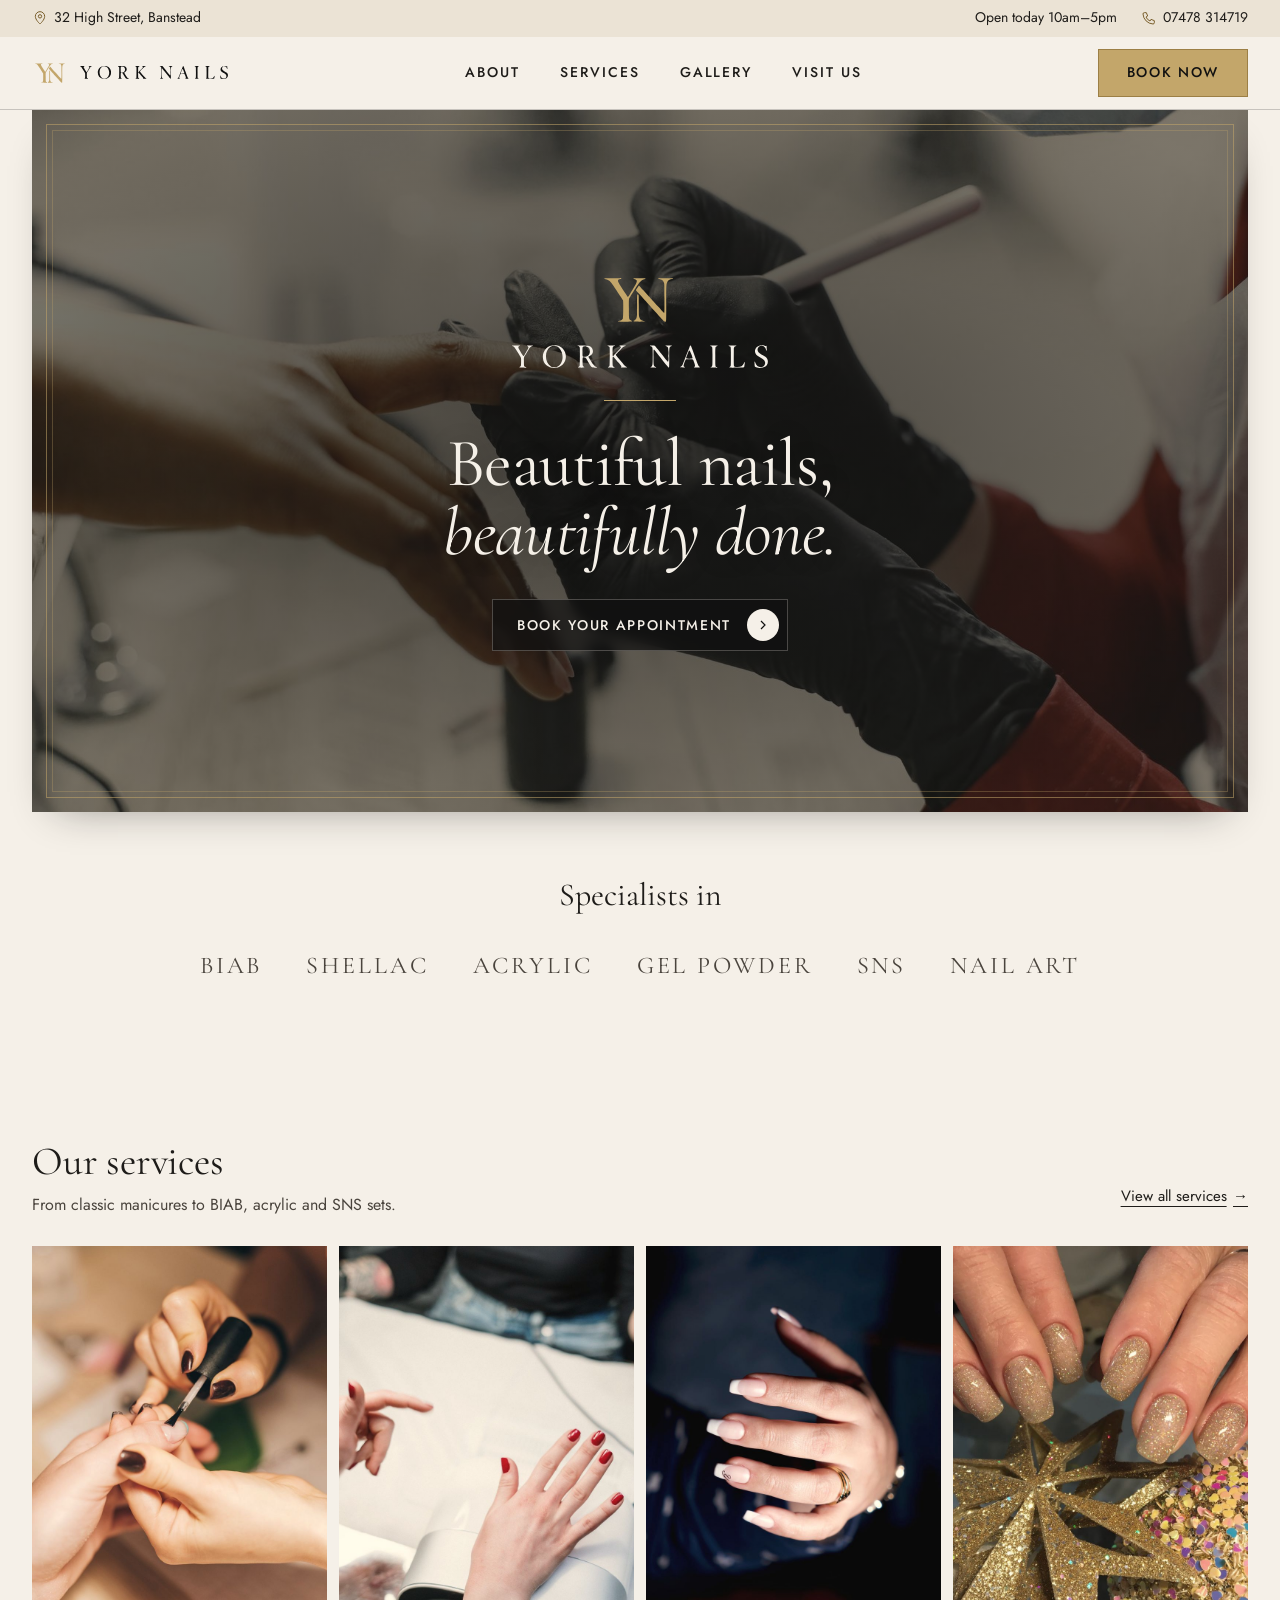
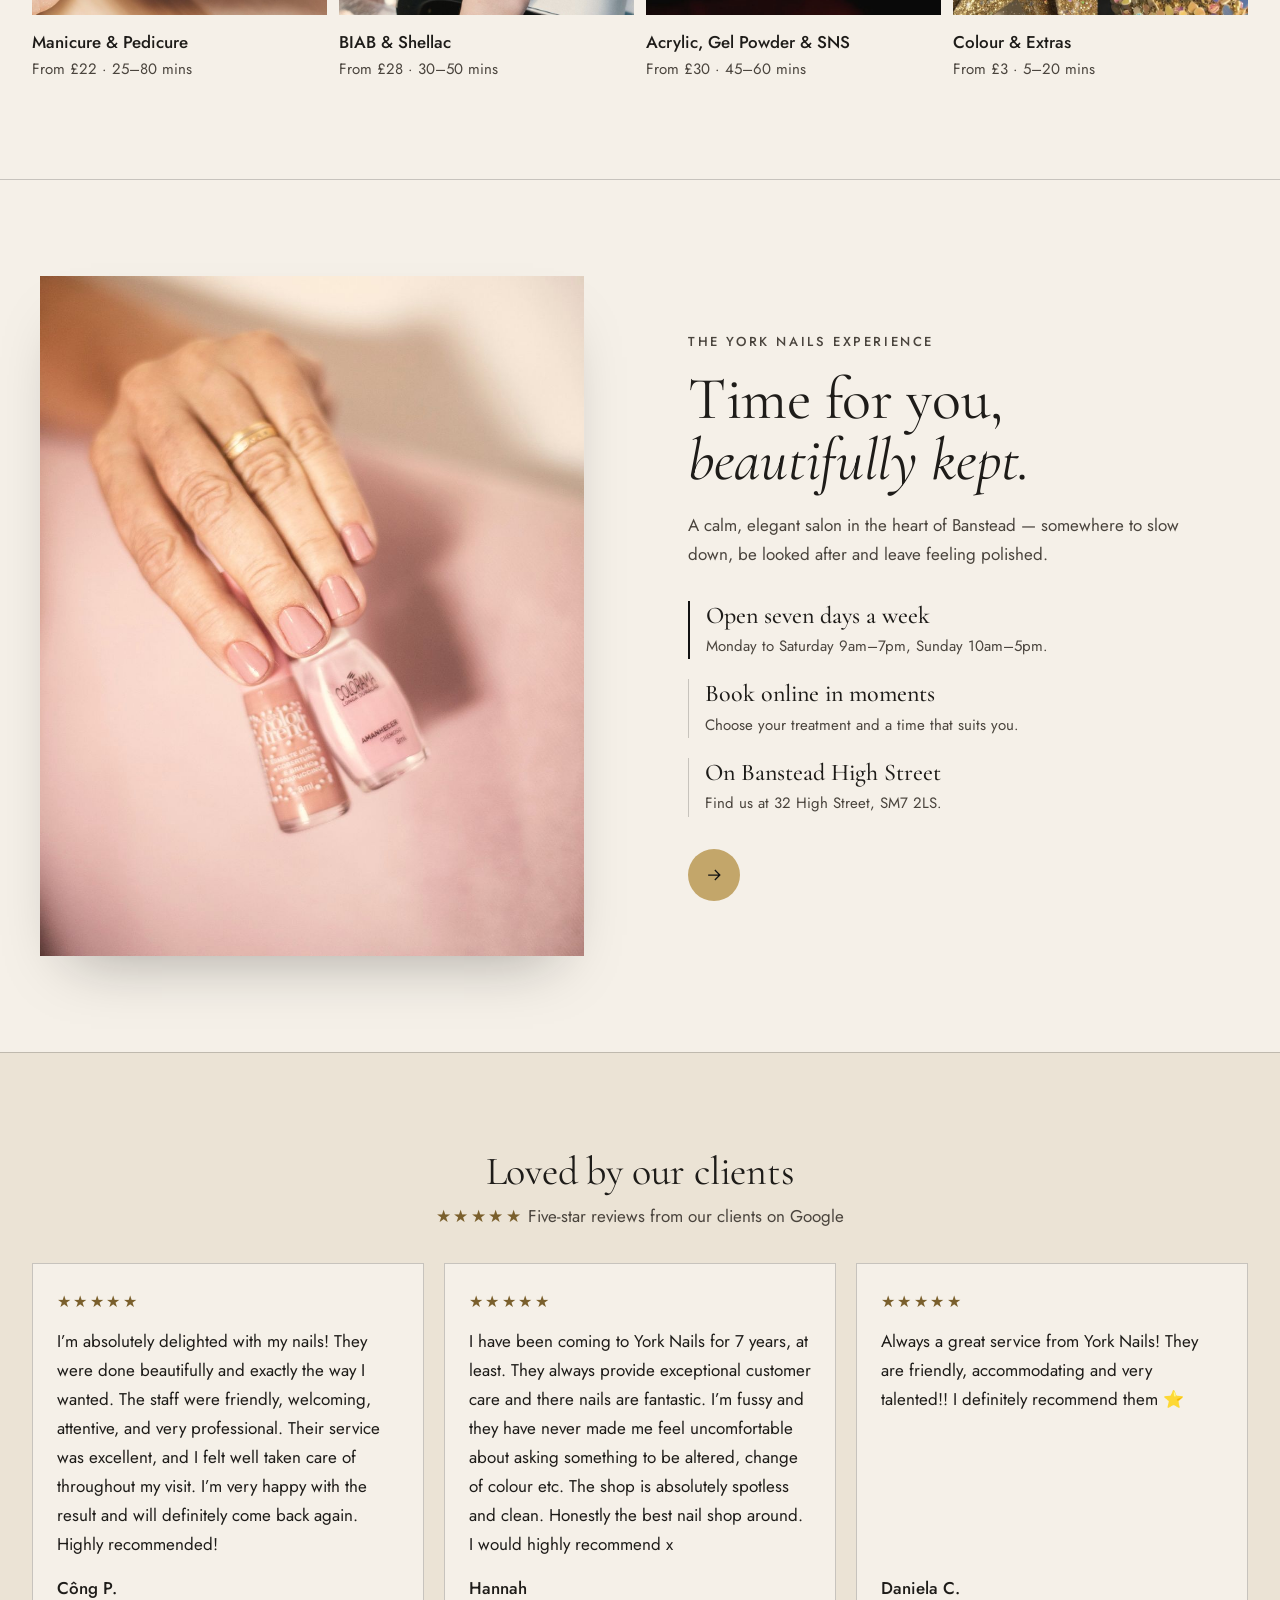
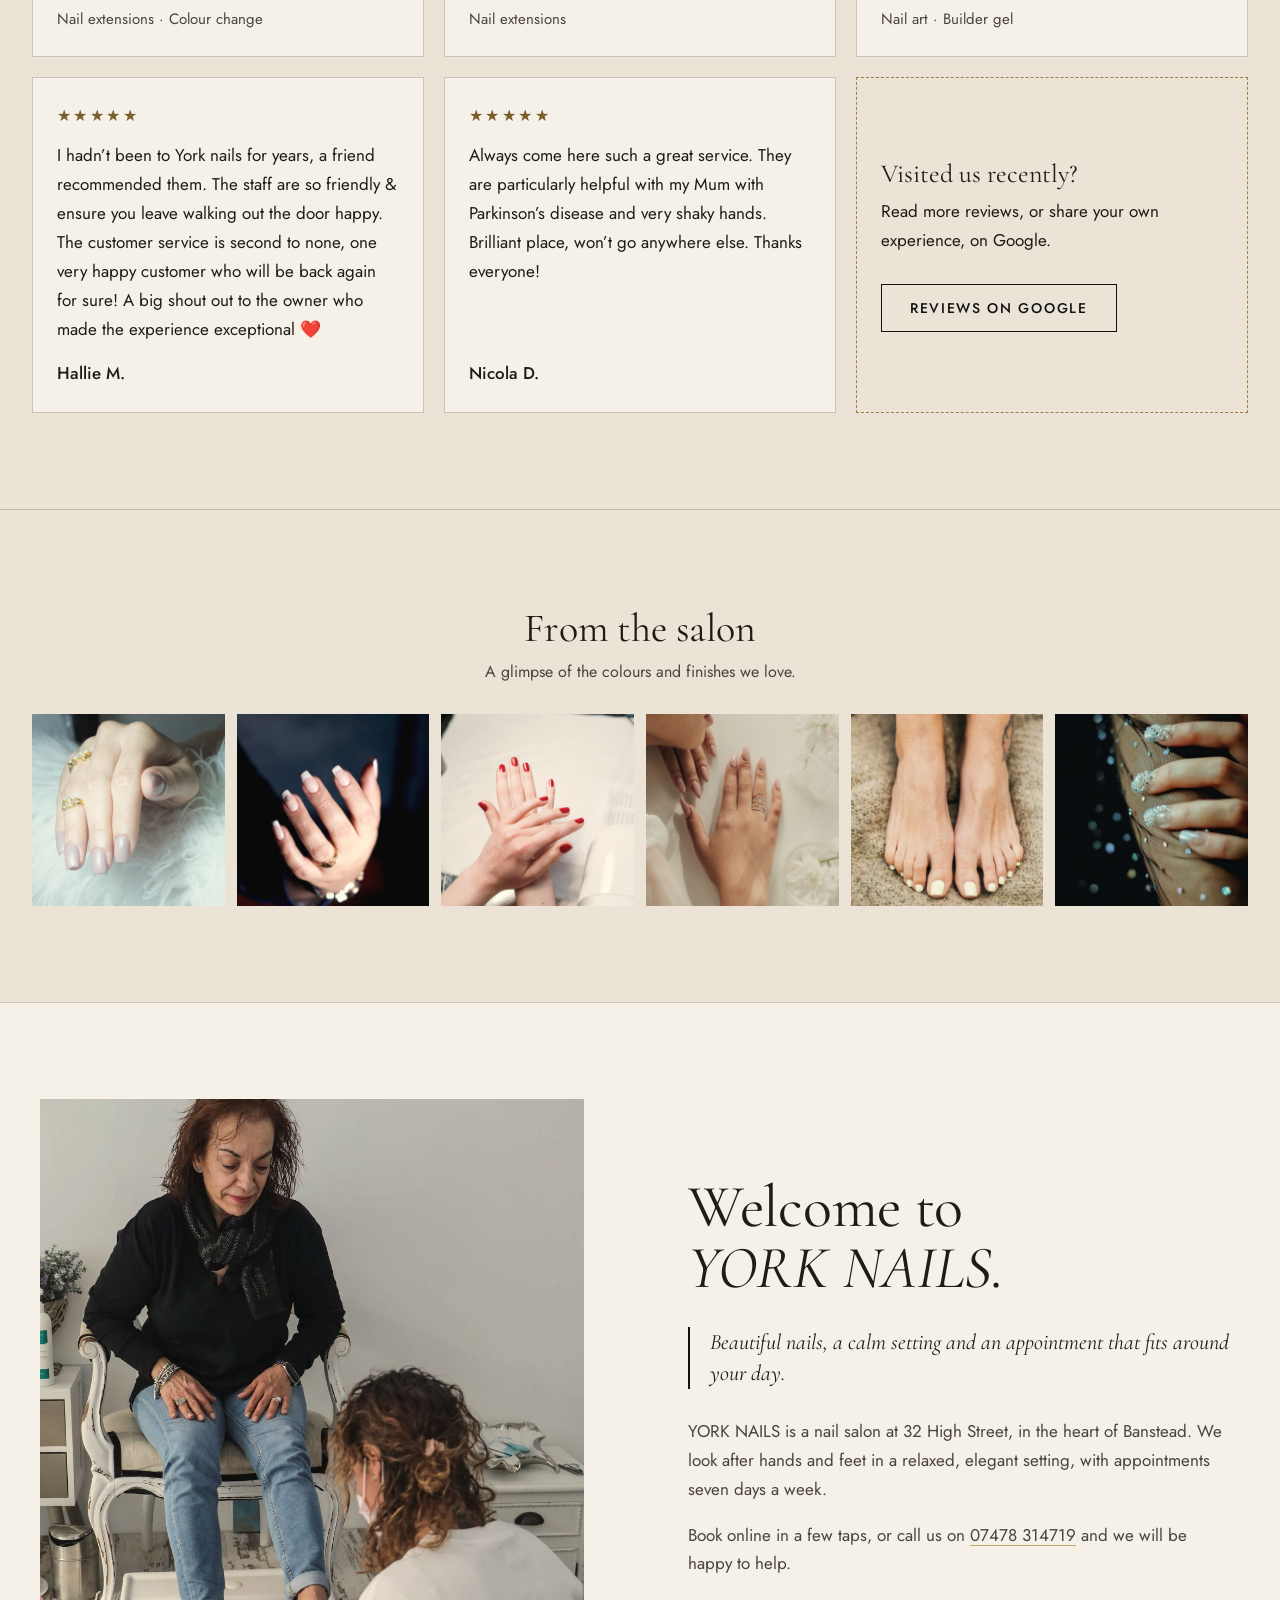
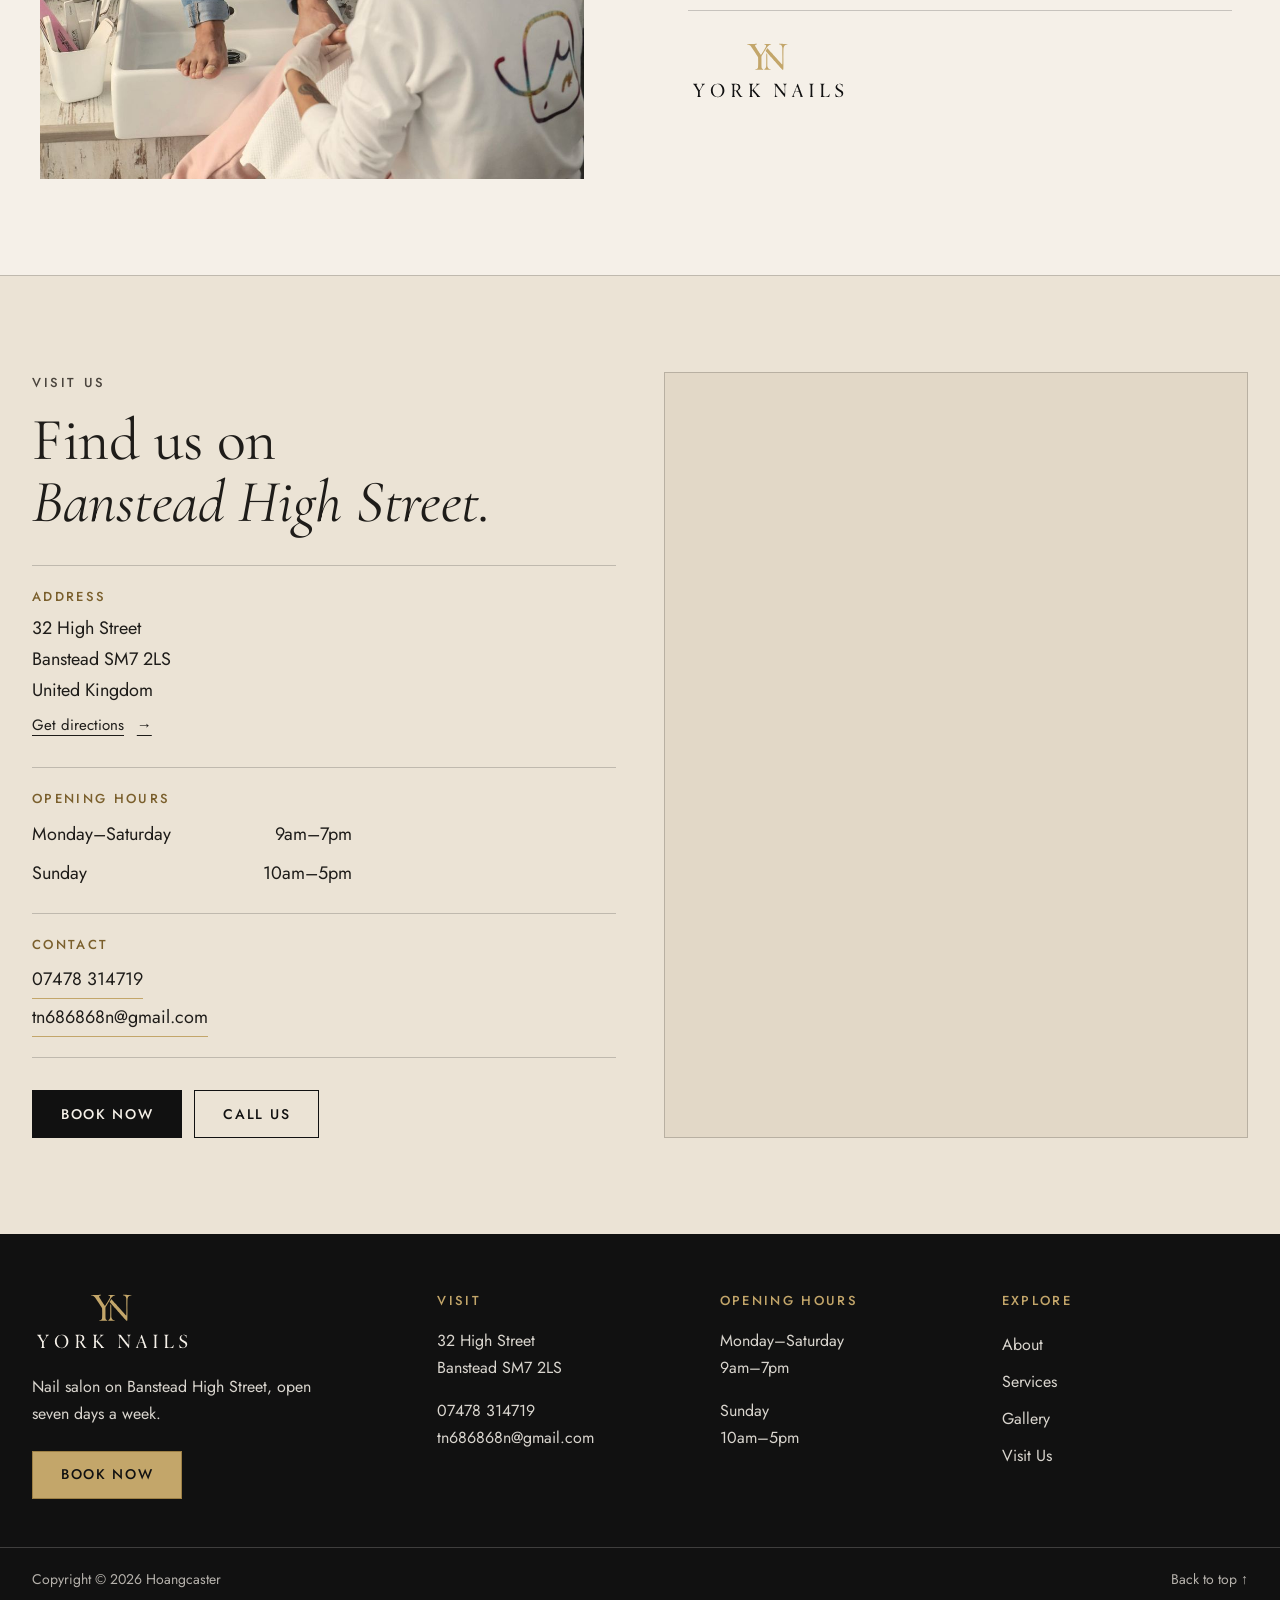
==== index.html @ 10636293 "Show real Google reviews in "Loved by our clients" Five 5-star Google reviews supplied by the salon," ====
<!doctype html>
<!--
  YORK NAILS — single-page website.

  PHOTOS: assets/images/ currently holds licensed stock photos from Pexels
  (see assets/images/CREDITS.md). Swap in the salon's own photos when available
  by keeping the same file names. Run `node tools/check-content.mjs` before publishing.
-->
<html lang="en-GB">
<head>
  <meta charset="utf-8">
  <meta name="viewport" content="width=device-width, initial-scale=1">
  <title>YORK NAILS | Nail Salon in Banstead, Surrey</title>
  <meta name="description" content="YORK NAILS is a nail salon at 32 High Street, Banstead, SM7 2LS. Open seven days a week. Book your appointment online.">
  <meta name="theme-color" content="#f5f0e8">
  <!-- TODO before launch: add <link rel="canonical"> and absolute og:url / og:image once the domain is known. -->
  <meta property="og:type" content="website">
  <meta property="og:title" content="YORK NAILS | Nail Salon in Banstead">
  <meta property="og:description" content="Nail salon at 32 High Street, Banstead. Book your appointment online.">
  <meta property="og:locale" content="en_GB">

  <link rel="icon" href="assets/favicon/favicon.ico" sizes="any">
  <link rel="icon" href="assets/logo/york-nails-monogram.svg" type="image/svg+xml">
  <link rel="apple-touch-icon" href="assets/favicon/apple-touch-icon.png">

  <link rel="preconnect" href="https://fonts.googleapis.com">
  <link rel="preconnect" href="https://fonts.gstatic.com" crossorigin>
  <link rel="stylesheet" href="https://fonts.googleapis.com/css2?family=Cormorant+Garamond:ital,wght@0,400;0,500;1,400;1,500&family=Jost:wght@300;400;500&display=swap">
  <link rel="stylesheet" href="css/styles.css">

  <script type="application/ld+json">
  {
    "@context": "https://schema.org",
    "@type": "NailSalon",
    "name": "YORK NAILS",
    "image": "assets/logo/york-nails-logo-on-dark-1200.png",
    "telephone": "+447478314719",
    "email": "tn686868n@gmail.com",
    "address": {
      "@type": "PostalAddress",
      "streetAddress": "32 High Street",
      "addressLocality": "Banstead",
      "postalCode": "SM7 2LS",
      "addressCountry": "GB"
    },
    "openingHoursSpecification": [
      { "@type": "OpeningHoursSpecification", "dayOfWeek": ["Monday", "Tuesday", "Wednesday", "Thursday", "Friday", "Saturday"], "opens": "09:00", "closes": "19:00" },
      { "@type": "OpeningHoursSpecification", "dayOfWeek": "Sunday", "opens": "10:00", "closes": "17:00" }
    ],
    "potentialAction": {
      "@type": "ReserveAction",
      "target": "https://appbooking.vdit.co.uk/Beauty/FindDateTime?cid=20211122100723206319"
    }
  }
  </script>
</head>
<body>
  <a class="skip-link" href="#main">Skip to content</a>

  <!-- Utility bar -->
  <div class="topbar">
    <div class="topbar__inner">
      <a class="topbar__item" href="https://www.google.com/maps/search/?api=1&amp;query=YORK%20NAILS%2C%2032%20High%20Street%2C%20Banstead%20SM7%202LS%2C%20UK" target="_blank" rel="noopener">
        <svg class="icon" viewBox="0 0 24 24" aria-hidden="true"><path d="M12 21s-7-6.2-7-11.5A7 7 0 0 1 19 9.5C19 14.8 12 21 12 21z"/><circle cx="12" cy="9.5" r="2.5"/></svg>
        32 High Street, Banstead<span class="visually-hidden"> (opens Google Maps in a new tab)</span>
      </a>
      <div class="topbar__right">
        <span class="topbar__item topbar__today" data-today>Open 7 days a week</span>
        <a class="topbar__item" href="tel:+447478314719">
          <svg class="icon" viewBox="0 0 24 24" aria-hidden="true"><path d="M5 4h3l2 5-2.5 1.5a11 11 0 0 0 6 6L15 14l5 2v3a2 2 0 0 1-2 2A16 16 0 0 1 3 6a2 2 0 0 1 2-2z"/></svg>
          07478 314719
        </a>
      </div>
    </div>
  </div>

  <header class="header" data-header>
    <div class="header__inner">
      <button class="menu-toggle" type="button" aria-expanded="false" aria-controls="menu" data-menu-toggle>
        <span class="menu-toggle__bars" aria-hidden="true"></span>
        <span class="visually-hidden">Menu</span>
      </button>

      <a class="brand" href="#top" aria-label="YORK NAILS, back to top">
        <img class="brand__mono" src="assets/logo/york-nails-monogram.svg" alt="" width="44" height="44">
        <img class="brand__word" src="assets/logo/york-nails-wordmark-on-light.svg" alt="" width="160" height="18">
      </a>

      <nav class="nav" aria-label="Main">
        <ul class="nav__list" role="list">
          <li><a href="#about">About</a></li>
          <li><a href="#services">Services</a></li>
          <li><a href="#gallery">Gallery</a></li>
          <li><a href="#visit">Visit Us</a></li>
        </ul>
      </nav>

      <a class="btn btn--gold header__book" href="https://appbooking.vdit.co.uk/Beauty/FindDateTime?cid=20211122100723206319" target="_blank" rel="noopener">Book Now<span class="visually-hidden"> (opens in a new tab)</span></a>

      <a class="header__call" href="tel:+447478314719" aria-label="Call YORK NAILS on 07478 314719">
        <svg class="icon" viewBox="0 0 24 24" aria-hidden="true"><path d="M5 4h3l2 5-2.5 1.5a11 11 0 0 0 6 6L15 14l5 2v3a2 2 0 0 1-2 2A16 16 0 0 1 3 6a2 2 0 0 1 2-2z"/></svg>
      </a>
    </div>

    <!-- Mobile: full-width booking bar under the header -->
    <a class="header__bookbar btn btn--gold" href="https://appbooking.vdit.co.uk/Beauty/FindDateTime?cid=20211122100723206319" target="_blank" rel="noopener">Book Now<span class="visually-hidden"> (opens in a new tab)</span></a>

    <!-- Mobile menu drawer -->
    <div class="menu" id="menu" hidden>
      <ul class="menu__list" role="list">
        <li><a href="#about">About</a></li>
        <li><a href="#services">Services</a></li>
        <li><a href="#gallery">Gallery</a></li>
        <li><a href="#visit">Visit Us</a></li>
      </ul>
      <div class="menu__info">
        <p>32 High Street<br>Banstead SM7 2LS</p>
        <p><a href="tel:+447478314719">07478 314719</a><br><a href="mailto:tn686868n@gmail.com">tn686868n@gmail.com</a></p>
      </div>
    </div>
  </header>

  <main id="main">
    <!-- HERO -->
    <section class="hero" id="top" aria-labelledby="hero-title">
      <div class="hero__frame">
        <img class="hero__img" src="assets/images/hero.jpg" alt="A nail technician in black gloves giving a client a manicure" width="2000" height="1100" fetchpriority="high">
        <div class="hero__content">
          <img class="hero__logo" src="assets/logo/york-nails-logo-on-dark.svg" alt="YORK NAILS" width="420" height="164">
          <span class="rule" aria-hidden="true"></span>
          <h1 class="hero__title" id="hero-title">Beautiful nails,<br><em>beautifully done.</em></h1>
          <a class="pill" href="https://appbooking.vdit.co.uk/Beauty/FindDateTime?cid=20211122100723206319" target="_blank" rel="noopener">
            Book your appointment
            <span class="pill__icon" aria-hidden="true"><svg viewBox="0 0 24 24"><path d="M9 6l6 6-6 6"/></svg></span>
            <span class="visually-hidden"> (opens in a new tab)</span>
          </a>
        </div>
      </div>
    </section>

    <!-- SPECIALISTS IN — press-style strip listing the salon's real treatments.
         If the salon gains genuine press coverage, this can become "As seen in"
         with the publications' names or logos. -->
    <section class="press" aria-labelledby="press-title">
      <div class="container">
        <h2 class="press__title" id="press-title">Specialists in</h2>
        <ul class="press__list" role="list">
          <li class="press__item">BIAB</li>
          <li class="press__item">Shellac</li>
          <li class="press__item">Acrylic</li>
          <li class="press__item">Gel Powder</li>
          <li class="press__item">SNS</li>
          <li class="press__item">Nail Art</li>
        </ul>
      </div>
    </section>

    <!-- SERVICES — category cards; the full price list lives on services.html -->
    <section class="section services" id="services" aria-labelledby="services-title">
      <div class="container">
        <div class="section-bar">
          <div>
            <h2 class="h2" id="services-title">Our services</h2>
            <p class="section-bar__sub">From classic manicures to BIAB, acrylic and SNS sets.</p>
          </div>
          <a class="arrow-link section-bar__link" href="services.html">View all services <span aria-hidden="true">&rarr;</span></a>
        </div>

        <div class="carousel" data-carousel>
          <button class="carousel__btn carousel__btn--prev" type="button" aria-label="Previous services" data-prev>
            <svg viewBox="0 0 24 24" aria-hidden="true"><path d="M15 6l-6 6 6 6"/></svg>
          </button>
          <ul class="cards" role="list" data-track>
            <li class="card">
              <a class="card__link" href="services.html#prices-manicure-pedicure">
                <span class="card__media"><img src="assets/images/service-manicure-pedicure.jpg" alt="" width="800" height="1000" loading="lazy"></span>
                <span class="card__title">Manicure &amp; Pedicure</span>
                <span class="card__meta">From £22 · 25–80 mins</span>
              </a>
            </li>
            <li class="card">
              <a class="card__link" href="services.html#prices-biab">
                <span class="card__media"><img src="assets/images/service-biab-shellac.jpg" alt="" width="800" height="1000" loading="lazy"></span>
                <span class="card__title">BIAB &amp; Shellac</span>
                <span class="card__meta">From £28 · 30–50 mins</span>
              </a>
            </li>
            <li class="card">
              <a class="card__link" href="services.html#prices-full-sets">
                <span class="card__media"><img src="assets/images/service-extensions.jpg" alt="" width="800" height="1000" loading="lazy"></span>
                <span class="card__title">Acrylic, Gel Powder &amp; SNS</span>
                <span class="card__meta">From £30 · 45–60 mins</span>
              </a>
            </li>
            <li class="card">
              <a class="card__link" href="services.html#prices-extras">
                <span class="card__media"><img src="assets/images/service-nail-art.jpg" alt="" width="800" height="1000" loading="lazy"></span>
                <span class="card__title">Colour &amp; Extras</span>
                <span class="card__meta">From £3 · 5–20 mins</span>
              </a>
            </li>
          </ul>
          <button class="carousel__btn carousel__btn--next" type="button" aria-label="Next services" data-next>
            <svg viewBox="0 0 24 24" aria-hidden="true"><path d="M9 6l6 6-6 6"/></svg>
          </button>
        </div>

        <a class="btn btn--outline services__all" href="services.html">View all services &rarr;</a>

      </div>
    </section>

    <!-- FEATURE — only statements backed by the salon's own details -->
    <section class="section feature" aria-labelledby="feature-title">
      <div class="container feature__grid">
        <div class="feature__media">
          <img src="assets/images/feature.jpg" alt="A hand with soft pink nails holding two bottles of pink polish" width="1000" height="1250" loading="lazy">
        </div>
        <div class="feature__text">
          <p class="eyebrow">The YORK NAILS experience</p>
          <h2 class="h2 h2--lg" id="feature-title">Time for you,<br><em>beautifully kept.</em></h2>
          <p class="feature__lede">A calm, elegant salon in the heart of Banstead &mdash; somewhere to slow down, be looked after and leave feeling polished.</p>
          <ul class="points" role="list">
            <li>
              <h3>Open seven days a week</h3>
              <p>Monday to Saturday 9am&ndash;7pm, Sunday 10am&ndash;5pm.</p>
            </li>
            <li>
              <h3>Book online in moments</h3>
              <p>Choose your treatment and a time that suits you.</p>
            </li>
            <li>
              <h3>On Banstead High Street</h3>
              <p>Find us at 32 High Street, SM7 2LS.</p>
            </li>
          </ul>
          <a class="round-btn" href="https://appbooking.vdit.co.uk/Beauty/FindDateTime?cid=20211122100723206319" target="_blank" rel="noopener" aria-label="Book now (opens in a new tab)">
            <svg viewBox="0 0 24 24" aria-hidden="true"><path d="M5 12h14M13 6l6 6-6 6"/></svg>
          </a>
        </div>
      </div>
    </section>

    <!-- LOVED BY OUR CLIENTS — real Google reviews supplied by the salon
         (shown verbatim; first name + initial). Add or swap cards as new
         reviews come in. -->
    <section class="section reviews" aria-labelledby="reviews-title">
      <div class="container">
        <div class="reviews__head">
          <h2 class="h2" id="reviews-title">Loved by our clients</h2>
          <p class="reviews__summary"><span aria-hidden="true">&#9733;&#9733;&#9733;&#9733;&#9733;</span> Five-star reviews from our clients on Google</p>
        </div>
        <ul class="reviews__grid" role="list">
          <li class="review">
            <p class="review__stars"><span aria-hidden="true">&#9733;&#9733;&#9733;&#9733;&#9733;</span><span class="visually-hidden">5 out of 5 stars</span></p>
            <blockquote class="review__text"><p>I&rsquo;m absolutely delighted with my nails! They were done beautifully and exactly the way I wanted. The staff were friendly, welcoming, attentive, and very professional. Their service was excellent, and I felt well taken care of throughout my visit. I&rsquo;m very happy with the result and will definitely come back again. Highly recommended!</p></blockquote>
            <p class="review__name">C&ocirc;ng P.</p>
            <p class="review__meta">Nail extensions &middot; Colour change</p>
          </li>
          <li class="review">
            <p class="review__stars"><span aria-hidden="true">&#9733;&#9733;&#9733;&#9733;&#9733;</span><span class="visually-hidden">5 out of 5 stars</span></p>
            <blockquote class="review__text"><p>I have been coming to York Nails for 7 years, at least. They always provide exceptional customer care and there nails are fantastic. I&rsquo;m fussy and they have never made me feel uncomfortable about asking something to be altered, change of colour etc. The shop is absolutely spotless and clean. Honestly the best nail shop around. I would highly recommend x</p></blockquote>
            <p class="review__name">Hannah</p>
            <p class="review__meta">Nail extensions</p>
          </li>
          <li class="review">
            <p class="review__stars"><span aria-hidden="true">&#9733;&#9733;&#9733;&#9733;&#9733;</span><span class="visually-hidden">5 out of 5 stars</span></p>
            <blockquote class="review__text"><p>Always a great service from York Nails! They are friendly, accommodating and very talented!! I definitely recommend them &#11088;</p></blockquote>
            <p class="review__name">Daniela C.</p>
            <p class="review__meta">Nail art &middot; Builder gel</p>
          </li>
          <li class="review">
            <p class="review__stars"><span aria-hidden="true">&#9733;&#9733;&#9733;&#9733;&#9733;</span><span class="visually-hidden">5 out of 5 stars</span></p>
            <blockquote class="review__text"><p>I hadn&rsquo;t been to York nails for years, a friend recommended them. The staff are so friendly &amp; ensure you leave walking out the door happy. The customer service is second to none, one very happy customer who will be back again for sure! A big shout out to the owner who made the experience exceptional &#10084;&#65039;</p></blockquote>
            <p class="review__name">Hallie M.</p>
          </li>
          <li class="review">
            <p class="review__stars"><span aria-hidden="true">&#9733;&#9733;&#9733;&#9733;&#9733;</span><span class="visually-hidden">5 out of 5 stars</span></p>
            <blockquote class="review__text"><p>Always come here such a great service. They are particularly helpful with my Mum with Parkinson&rsquo;s disease and very shaky hands. Brilliant place, won&rsquo;t go anywhere else. Thanks everyone!</p></blockquote>
            <p class="review__name">Nicola D.</p>
          </li>
          <li class="review review--more">
            <p class="review__more-title">Visited us recently?</p>
            <p>Read more reviews, or share your own experience, on Google.</p>
            <a class="btn btn--outline" href="https://www.google.com/maps/search/?api=1&amp;query=YORK%20NAILS%2C%2032%20High%20Street%2C%20Banstead%20SM7%202LS" target="_blank" rel="noopener">Reviews on Google<span class="visually-hidden"> (opens in a new tab)</span></a>
          </li>
        </ul>
      </div>
    </section>

    <!-- GALLERY — demo photos; replace with the salon's own work -->
    <section class="section gallery" id="gallery" aria-labelledby="gallery-title">
      <div class="container">
        <div class="section-bar section-bar--center">
          <div>
            <h2 class="h2" id="gallery-title">From the salon</h2>
            <p class="section-bar__sub">A glimpse of the colours and finishes we love.</p>
          </div>
        </div>
        <ul class="gallery__grid" role="list">
          <li><img src="assets/images/gallery-1.jpg" alt="Natural nude manicure with gold rings" width="800" height="800" loading="lazy"></li>
          <li><img src="assets/images/gallery-2.jpg" alt="Long French manicure against a dark background" width="800" height="800" loading="lazy"></li>
          <li><img src="assets/images/gallery-3.jpg" alt="Classic red manicure" width="800" height="800" loading="lazy"></li>
          <li><img src="assets/images/gallery-4.jpg" alt="Soft neutral manicure on a relaxed hand" width="800" height="800" loading="lazy"></li>
          <li><img src="assets/images/gallery-5.jpg" alt="White pedicure on bare feet" width="800" height="800" loading="lazy"></li>
          <li><img src="assets/images/gallery-6.jpg" alt="Sparkling crystal nail art on a dark background" width="800" height="800" loading="lazy"></li>
        </ul>
      </div>
    </section>

    <!-- ABOUT — keep factual; replace with client-approved copy when available -->
    <section class="section about" id="about" aria-labelledby="about-title">
      <div class="container about__grid">
        <div class="about__media">
          <img src="assets/images/about.jpg" alt="A client relaxing during a pedicure in a bright salon" width="1000" height="1250" loading="lazy">
        </div>
        <div class="about__text">
          <h2 class="h2 h2--lg" id="about-title">Welcome to<br><em>YORK NAILS.</em></h2>
          <p class="about__quote">Beautiful nails, a calm setting and an appointment that fits around your day.</p>
          <p>YORK NAILS is a nail salon at 32 High Street, in the heart of Banstead. We look after hands and feet in a relaxed, elegant setting, with appointments seven days a week.</p>
          <p>Book online in a few taps, or call us on <a href="tel:+447478314719">07478 314719</a> and we will be happy to help.</p>
          <div class="about__sign">
            <img src="assets/logo/york-nails-logo-on-light.svg" alt="YORK NAILS" width="180" height="70" loading="lazy">
          </div>
        </div>
      </div>
    </section>

    <!-- VISIT US -->
    <section class="section visit" id="visit" aria-labelledby="visit-title">
      <div class="container visit__grid">
        <div class="visit__info">
          <p class="eyebrow">Visit us</p>
          <h2 class="h2 h2--lg" id="visit-title">Find us on<br><em>Banstead High Street.</em></h2>

          <dl class="visit__list">
            <div>
              <dt>Address</dt>
              <dd>
                <address>32 High Street<br>Banstead SM7 2LS<br>United Kingdom</address>
                <a class="arrow-link" href="https://www.google.com/maps/search/?api=1&amp;query=YORK%20NAILS%2C%2032%20High%20Street%2C%20Banstead%20SM7%202LS%2C%20UK" target="_blank" rel="noopener">Get directions<span class="visually-hidden"> (opens Google Maps in a new tab)</span> <span aria-hidden="true">&rarr;</span></a>
              </dd>
            </div>
            <div>
              <dt>Opening hours</dt>
              <dd>
                <table class="hours">
                  <caption class="visually-hidden">Opening hours</caption>
                  <tbody>
                    <tr><th scope="row">Monday&ndash;Saturday</th><td>9am&ndash;7pm</td></tr>
                    <tr><th scope="row">Sunday</th><td>10am&ndash;5pm</td></tr>
                  </tbody>
                </table>
              </dd>
            </div>
            <div>
              <dt>Contact</dt>
              <dd>
                <a href="tel:+447478314719">07478 314719</a><br>
                <a href="mailto:tn686868n@gmail.com">tn686868n@gmail.com</a>
              </dd>
            </div>
          </dl>

          <div class="visit__actions">
            <a class="btn btn--dark" href="https://appbooking.vdit.co.uk/Beauty/FindDateTime?cid=20211122100723206319" target="_blank" rel="noopener">Book Now<span class="visually-hidden"> (opens in a new tab)</span></a>
            <a class="btn btn--outline" href="tel:+447478314719">Call Us</a>
          </div>
        </div>

        <div class="visit__map">
          <iframe title="Map showing YORK NAILS, 32 High Street, Banstead SM7 2LS" src="https://www.google.com/maps?q=32+High+Street,+Banstead+SM7+2LS,+UK&amp;z=16&amp;output=embed" loading="lazy" referrerpolicy="no-referrer-when-downgrade" allowfullscreen></iframe>
        </div>
      </div>
    </section>
  </main>

  <footer class="footer">
    <div class="container footer__grid">
      <div class="footer__brand">
        <img src="assets/logo/york-nails-logo-on-dark.svg" alt="YORK NAILS" width="200" height="78" loading="lazy">
        <p>Nail salon on Banstead High Street, open seven days a week.</p>
        <a class="btn btn--gold" href="https://appbooking.vdit.co.uk/Beauty/FindDateTime?cid=20211122100723206319" target="_blank" rel="noopener">Book Now<span class="visually-hidden"> (opens in a new tab)</span></a>
      </div>
      <div>
        <h2 class="footer__h">Visit</h2>
        <p>32 High Street<br>Banstead SM7 2LS</p>
        <p><a href="tel:+447478314719">07478 314719</a><br><a href="mailto:tn686868n@gmail.com">tn686868n@gmail.com</a></p>
      </div>
      <div>
        <h2 class="footer__h">Opening hours</h2>
        <p>Monday&ndash;Saturday<br>9am&ndash;7pm</p>
        <p>Sunday<br>10am&ndash;5pm</p>
      </div>
      <nav aria-label="Footer">
        <h2 class="footer__h">Explore</h2>
        <ul role="list">
          <li><a href="#about">About</a></li>
          <li><a href="#services">Services</a></li>
          <li><a href="#gallery">Gallery</a></li>
          <li><a href="#visit">Visit Us</a></li>
        </ul>
      </nav>
    </div>
    <div class="container footer__base">
      <p>Copyright &copy; <span data-year>2026</span> Hoangcaster</p>
      <a href="#top">Back to top &uarr;</a>
    </div>
  </footer>

  <script src="js/main.js" defer></script>
</body>
</html>
---- css/styles.css ----
/* YORK NAILS — styles
   Palette from the logo: charcoal, ivory/cream, champagne gold.
   Mobile-first; breakpoints at 48em (768px) and 64em (1024px). */

:root {
  --charcoal: #111111;
  --charcoal-2: #1a1917;
  --cream: #ebe3d5;         /* alternate section background */
  --cream-2: #e2d8c7;
  --paper: #f5f0e8;         /* main cream / ivory background */
  --ivory: #f5f0e8;
  --gold-hair: rgba(195, 166, 106, .55);
  --gold: #c3a66a;
  --gold-soft: #e9dcc0;      /* light champagne for button backgrounds */
  --gold-deep: #7a5f2c;      /* gold for small text on cream (AA contrast) */
  --ink: #1e1c19;
  --ink-soft: #4a443d;      /* secondary text: ≥ 8:1 on paper */
  --line: rgba(17, 17, 17, 0.2);
  --gold-line: #9c7f45;     /* button edge: visible on cream (≥ 3:1) */

  --serif: "Cormorant Garamond", Garamond, "Times New Roman", serif;
  --sans: "Jost", "Helvetica Neue", Arial, sans-serif;

  --gutter: 1rem;
  --max: 90rem;
  --ease: cubic-bezier(.2, .7, .2, 1);
}

*, *::before, *::after { box-sizing: border-box; }

html { -webkit-text-size-adjust: 100%; scroll-behavior: smooth; }

body {
  margin: 0;
  background: var(--paper);
  color: var(--ink);
  font-family: var(--sans);
  font-weight: 400;
  font-size: 1.0625rem;     /* 17px base — comfortable for older readers */
  line-height: 1.7;
  overflow-x: hidden;
}

img { display: block; max-width: 100%; height: auto; }
a { color: inherit; }
p { margin: 0 0 1em; }
h1, h2, h3 { margin: 0; font-weight: 400; }
ul[role="list"] { list-style: none; margin: 0; padding: 0; }
[hidden] { display: none !important; }

:focus-visible { outline: 3px solid var(--gold-deep); outline-offset: 3px; }

.visually-hidden {
  position: absolute !important;
  width: 1px; height: 1px; padding: 0; margin: -1px;
  overflow: hidden; clip: rect(0 0 0 0); white-space: nowrap; border: 0;
}
.skip-link {
  position: absolute; left: 1rem; top: -4rem; z-index: 100;
  background: var(--charcoal); color: var(--ivory);
  padding: .75rem 1rem; text-decoration: none;
}
.skip-link:focus { top: .5rem; }

.container { width: 100%; max-width: var(--max); margin-inline: auto; padding-inline: var(--gutter); }
.icon { width: 1rem; height: 1rem; fill: none; stroke: currentColor; stroke-width: 1.5; flex: none; }

/* ---------- Type ---------- */

.h2 {
  font-family: var(--serif);
  font-weight: 400;
  font-size: clamp(1.875rem, 5vw, 2.5rem);
  line-height: 1.1;
  letter-spacing: -.005em;
}
.h2--lg { font-size: clamp(2.375rem, 7vw, 3.75rem); line-height: 1.02; }
.h2 em, .hero__title em { font-style: italic; }

.eyebrow {
  margin: 0 0 1rem;
  font-size: .8125rem; font-weight: 500;
  letter-spacing: .2em; text-transform: uppercase;
  color: var(--ink-soft);
}

.arrow-link {
  display: inline-flex; gap: .4rem; align-items: center;
  padding-block: .5rem;
  font-size: .9375rem;
  text-decoration: underline; text-underline-offset: .3em; text-decoration-thickness: 1px;
}
.arrow-link:hover { color: var(--gold-deep); }

/* ---------- Buttons ---------- */

.btn {
  display: inline-flex; align-items: center; justify-content: center;
  min-height: 3rem;
  padding: .75rem 1.75rem;
  border: 1px solid transparent;
  font-family: var(--sans);
  font-size: .875rem; font-weight: 500;
  letter-spacing: .12em; text-transform: uppercase;
  text-decoration: none; white-space: nowrap; line-height: 1.2;
  cursor: pointer;
  transition: background-color .25s var(--ease), color .25s var(--ease), border-color .25s var(--ease);
}
.btn--gold { background: var(--gold); border-color: var(--gold-line); color: var(--charcoal); }
.btn--gold:hover { background: #d1b77e; }
.btn--dark { background: var(--charcoal); color: var(--ivory); }
.btn--dark:hover { background: #33302c; }
.btn--outline { border-color: var(--charcoal); color: var(--charcoal); background: transparent; }
.btn--outline:hover { background: var(--charcoal); color: var(--ivory); }

/* Pill button with round icon (hero) */
.pill {
  display: inline-flex; align-items: center; gap: 1rem;
  min-height: 3.25rem;
  padding: .45rem .5rem .45rem 1.5rem;
  background: rgba(17, 17, 17, .7);
  border: 1px solid rgba(245, 240, 232, .25);
  backdrop-filter: blur(6px);
  color: var(--ivory);
  font-size: .875rem; font-weight: 500; letter-spacing: .12em; text-transform: uppercase;
  text-decoration: none;
  transition: background-color .25s var(--ease);
}
.pill:hover { background: rgba(17, 17, 17, .8); }
.pill__icon {
  width: 2rem; height: 2rem; border-radius: 50%;
  display: grid; place-items: center;
  background: var(--ivory); color: var(--charcoal);
}
.pill__icon svg { width: 1rem; height: 1rem; fill: none; stroke: currentColor; stroke-width: 1.8; }

/* Round arrow button (feature) */
.round-btn {
  width: 3.25rem; height: 3.25rem; border-radius: 50%;
  display: grid; place-items: center;
  background: var(--gold); color: var(--charcoal);
  transition: background-color .25s var(--ease), transform .25s var(--ease);
}
.round-btn:hover { background: #d1b77e; transform: translateX(3px); }
.round-btn svg { width: 1.25rem; height: 1.25rem; fill: none; stroke: currentColor; stroke-width: 1.5; }

/* ---------- Top bar ---------- */

.topbar { background: var(--cream); font-size: .875rem; color: var(--ink); }
.topbar .icon { color: var(--gold-deep); }
.topbar__inner {
  max-width: var(--max); margin-inline: auto;
  padding: 0 var(--gutter);
  min-height: 2.25rem;
  display: flex; align-items: center; justify-content: space-between; gap: 1rem;
}
.topbar__right { display: flex; align-items: center; gap: 1.5rem; }
.topbar__item { display: inline-flex; align-items: center; gap: .4rem; text-decoration: none; padding-block: .4rem; }
a.topbar__item:hover { color: var(--gold-deep); }
.topbar__today, .topbar__right a { display: none; }

/* ---------- Header ---------- */

.header {
  position: sticky; top: 0; z-index: 50;
  background: var(--paper);
  border-bottom: 1px solid var(--line);
}
.header__inner {
  max-width: var(--max); margin-inline: auto;
  padding: 0 var(--gutter);
  height: 3.75rem;
  display: grid;
  grid-template-columns: 2.75rem 1fr 2.75rem;
  align-items: center;
}
.brand { justify-self: center; display: flex; align-items: center; gap: .6rem; text-decoration: none; padding-block: .25rem; }
.brand__mono { width: 2.25rem; height: 2.25rem; }
.brand__word { width: 7.5rem; }

.nav, .header__book { display: none; }

.header__call {
  width: 2.75rem; height: 2.75rem;
  display: grid; place-items: center;
  justify-self: end;
}
.header__call .icon { width: 1.25rem; height: 1.25rem; }

.menu-toggle {
  width: 2.75rem; height: 2.75rem;
  display: grid; place-items: center;
  margin-left: -.6rem;
  border: 0; background: transparent; color: var(--ink); cursor: pointer;
}
.menu-toggle__bars, .menu-toggle__bars::before, .menu-toggle__bars::after {
  display: block; width: 1.375rem; height: 2px; background: currentColor;
  transition: transform .3s var(--ease), background-color .2s;
}
.menu-toggle__bars { position: relative; }
.menu-toggle__bars::before, .menu-toggle__bars::after { content: ""; position: absolute; left: 0; }
.menu-toggle__bars::before { top: -6px; }
.menu-toggle__bars::after { top: 6px; }
.menu-toggle[aria-expanded="true"] .menu-toggle__bars { background: transparent; }
.menu-toggle[aria-expanded="true"] .menu-toggle__bars::before { transform: translateY(6px) rotate(45deg); }
.menu-toggle[aria-expanded="true"] .menu-toggle__bars::after { transform: translateY(-6px) rotate(-45deg); }

/* Mobile: full-width booking bar */
.header__bookbar {
  display: flex;
  margin: 0 var(--gutter) .75rem;
  min-height: 2.75rem;
}

.menu {
  position: absolute; left: 0; right: 0; top: 100%;
  height: calc(100vh - 100%);
  height: calc(100dvh - 100%);
  overflow-y: auto;
  background: var(--paper);
  padding: 1rem var(--gutter) 2.5rem;
  border-top: 1px solid var(--line);
}
.menu__list a {
  display: block;
  padding: 1rem 0;
  border-bottom: 1px solid var(--line);
  font-family: var(--serif); font-size: 1.75rem; line-height: 1.2;
  text-decoration: none;
}
.menu__info { margin-top: 2rem; font-size: .9375rem; color: var(--ink-soft); }
.menu__info a { text-decoration: none; display: inline-block; padding-block: .2rem; }
body.menu-open { overflow: hidden; }

/* ---------- Hero ---------- */

.hero { padding: 0 var(--gutter); }
.hero__frame {
  position: relative;
  isolation: isolate;
  overflow: hidden;
  min-height: 30rem;
  height: 72svh;
  max-height: 46rem;
  display: grid; place-items: center;
  background: var(--charcoal);
  box-shadow: 0 18px 40px -24px rgba(17, 17, 17, .45);
}
.hero__img {
  position: absolute; inset: 0; z-index: -2;
  width: 100%; height: 100%; object-fit: cover;
}
.hero__frame::after {
  content: ""; position: absolute; inset: 0; z-index: -1;
  background: radial-gradient(ellipse 65% 60% at 50% 50%, rgba(17,17,17,.78) 0%, rgba(17,17,17,.55) 100%);
}
/* Neoclassical double frame */
.hero__frame::before {
  content: ""; position: absolute; inset: 14px; z-index: 1; pointer-events: none;
  border: 1px solid var(--gold-hair);
  outline: 1px solid rgba(195, 166, 106, .3); outline-offset: -7px;
}
.hero__content { text-align: center; color: var(--ivory); padding: 2rem var(--gutter); }
.hero__logo { width: min(17rem, 68vw); margin: 0 auto; }
.rule {
  display: block; width: 4.5rem; height: 1px; margin: 1.5rem auto 1.75rem;
  background: var(--gold);
}
.hero__title {
  font-family: var(--serif);
  font-weight: 400;
  font-size: clamp(2.25rem, 8vw, 4.25rem);
  line-height: 1.02;
  letter-spacing: -.01em;
  margin-bottom: 2rem;
  text-shadow: 0 2px 24px rgba(0, 0, 0, .25);
}

/* ---------- Sections ---------- */

.section { padding-block: clamp(3.5rem, 8vw, 6rem); }
.section + .section { border-top: 1px solid var(--line); }

.section-bar {
  display: flex; align-items: flex-end; justify-content: space-between; gap: 1.5rem;
  margin-bottom: 1.75rem;
}
.section-bar__sub { margin: .5rem 0 0; font-size: 1rem; color: var(--ink-soft); }
.section-bar__link { display: none; white-space: nowrap; }
.section-bar--center { justify-content: center; text-align: center; }

/* ---------- Sections awaiting real content ---------- */
/* Hidden on the live site; visible with ?preview so the design can be reviewed. */
[data-pending] { display: none !important; }
.is-preview [data-pending] { display: block !important; outline: 2px dashed var(--gold-deep); outline-offset: -2px; }
.preview-banner {
  position: fixed; left: 50%; bottom: 1rem; z-index: 90; transform: translateX(-50%);
  padding: .6rem 1rem; background: var(--charcoal); color: var(--ivory);
  font-size: .875rem; box-shadow: 0 8px 24px rgba(0,0,0,.25);
}

/* ---------- As seen in ---------- */

.press { padding: clamp(2.5rem, 6vw, 3.5rem) 0; text-align: center; }
.press__title { font-family: var(--serif); font-size: clamp(1.625rem, 4vw, 2rem); margin-bottom: 1.5rem; }
.press__list {
  display: flex; flex-wrap: wrap; justify-content: center; align-items: center;
  gap: 1.25rem 2.75rem;
}
.press__item {
  font-family: var(--serif); font-size: 1.5rem; letter-spacing: .12em; text-transform: uppercase;
  color: var(--ink-soft);
}
.press__item img { height: 1.75rem; width: auto; filter: grayscale(1); opacity: .75; }

/* ---------- Loved by our clients ---------- */

.reviews { background: var(--cream); }
.reviews__head { text-align: center; margin-bottom: 2rem; }
.reviews__summary { margin: .6rem 0 0; color: var(--ink-soft); }
.reviews__summary span, .review__stars { color: var(--gold-deep); letter-spacing: .15em; }
.reviews__grid { display: grid; gap: 1rem; }
.review {
  display: flex; flex-direction: column;
  padding: 1.5rem;
  background: var(--paper);
  border: 1px solid var(--line);
}
.review__stars { margin: 0 0 .75rem; font-size: 1rem; }
.review__text { margin: 0 0 1rem; flex: 1; }
.review__text p { margin: 0; }
.review__name { margin: 0; font-weight: 500; }
.review__meta { margin: .2rem 0 0; font-size: .9375rem; color: var(--ink-soft); }
.review--more { justify-content: center; align-items: flex-start; background: transparent; border-style: dashed; border-color: var(--gold-line); }
.review__more-title { font-family: var(--serif); font-size: 1.625rem; line-height: 1.2; margin: 0 0 .5rem; }
.review--more .btn { margin-top: .75rem; }

/* ---------- Services carousel ---------- */

.carousel { position: relative; }
.cards {
  display: grid;
  grid-auto-flow: column;
  grid-auto-columns: calc(50% - .375rem);
  gap: .75rem;
  overflow-x: auto;
  scroll-snap-type: x mandatory;
  scrollbar-width: none;
  overscroll-behavior-x: contain;
  contain: paint;            /* stops the scrolled cards widening the mobile viewport */
}
.cards::-webkit-scrollbar { display: none; }
.card { scroll-snap-align: start; }
.card__link { display: block; text-decoration: none; }
.card__media { display: block; aspect-ratio: 4 / 5; overflow: hidden; background: var(--cream-2); }
.card__media img { width: 100%; height: 100%; object-fit: cover; transition: transform .6s var(--ease); }
.card__link:hover .card__media img { transform: scale(1.03); }
.card__title { display: block; margin-top: .85rem; font-size: 1.0625rem; font-weight: 500; }
.card__meta { display: block; font-size: .9375rem; color: var(--ink-soft); }

.sample-tag {
  display: inline-block; margin-top: .2rem;
  font-size: .625rem; letter-spacing: .18em; text-transform: uppercase;
  color: var(--gold-deep); border: 1px solid currentColor; padding: 0 .4rem;
}

.carousel__btn {
  position: absolute; top: calc((50vw - var(--gutter)) * 1.25 / 2); z-index: 2;
  transform: translateY(-50%);
  width: 2.75rem; height: 2.75rem; border-radius: 50%;
  display: grid; place-items: center;
  border: 1px solid var(--ink-soft); background: var(--paper); color: var(--ink);
  cursor: pointer;
  transition: opacity .2s;
}
.carousel__btn svg { width: 1rem; height: 1rem; fill: none; stroke: currentColor; stroke-width: 1.6; }
.carousel__btn--prev { left: -.5rem; }
.carousel__btn--next { right: -.5rem; }
.carousel__btn:disabled { opacity: 0; pointer-events: none; }

.services__all { display: flex; margin-top: 1.5rem; }

/* ---------- Services page ---------- */

.page-head { padding: clamp(2.5rem, 6vw, 4rem) 0 0; }
.crumbs { margin-bottom: 1.25rem; font-size: .9375rem; color: var(--ink-soft); }
.crumbs a { color: var(--ink); text-underline-offset: .25em; }
.page-head__sub { margin: 1rem 0 0; max-width: 36rem; color: var(--ink-soft); }
.services-page { padding-top: 1rem; }
.services-page .prices { margin-top: 1.5rem; }
.services-page .prices__head { display: none; }
@media (min-width: 64em) { .services-page .prices { display: block; max-width: 56rem; } .services-page .prices__cta { margin-top: 2rem; } }

/* ---------- Price list ---------- */

.prices { margin-top: clamp(3rem, 7vw, 5rem); scroll-margin-top: 8.5rem; }
.prices__head { margin-bottom: 1.5rem; }
.prices__list { border-top: 1px solid var(--gold-hair); counter-reset: cat; }
.menu-cat { border-bottom: 1px solid var(--line); scroll-margin-top: 8.5rem; }
.menu-cat summary {
  display: flex; align-items: baseline; gap: 1rem;
  padding: 1.1rem 0;
  cursor: pointer; list-style: none;
}
.menu-cat summary::-webkit-details-marker { display: none; }
.menu-cat summary::after {
  content: "+"; margin-left: .25rem;
  font-size: 1.5rem; line-height: 1; color: var(--ink);
  transition: transform .25s var(--ease);
}
.menu-cat[open] summary::after { transform: rotate(45deg); }
.menu-cat__title { display: flex; align-items: baseline; }
.menu-cat__title::before {
  counter-increment: cat; content: counter(cat, upper-roman) ".";
  flex: none; width: 2.75rem;
  color: var(--gold-deep); font-size: 1.125rem; letter-spacing: .04em;
}
.menu-cat__title { font-family: var(--serif); font-size: 1.625rem; font-weight: 500; line-height: 1.2; flex: 1; }
.menu-cat__from { font-size: .9375rem; color: var(--ink-soft); white-space: nowrap; }
.menu-cat__intro { margin: -.25rem 0 .75rem; font-size: 1rem; color: var(--ink-soft); }
.menu-items { padding-bottom: 1.25rem !important; }
.menu-items li {
  display: grid; grid-template-columns: 1fr auto; column-gap: 1rem;
  padding: .7rem 0;
  border-top: 1px solid rgba(17, 17, 17, .1);
  font-size: 1.0625rem;
}
.menu-items__name { grid-column: 1; }
.menu-items__time { grid-column: 1; grid-row: 2; font-size: .9375rem; color: var(--ink-soft); }
.menu-items__price { grid-column: 2; grid-row: 1 / span 2; align-self: center; font-weight: 500; white-space: nowrap; text-align: right; }
.prices__cta { margin-top: 2rem; display: flex; justify-content: center; }

/* ---------- Feature (split) ---------- */

.feature { background: var(--paper); }
.feature__grid { display: grid; gap: 2.5rem; align-items: center; }
.feature__media { box-shadow: 0 30px 60px -30px rgba(17, 17, 17, .35); }
.feature__media img { width: 100%; aspect-ratio: 4 / 5; object-fit: cover; }
.feature__lede { color: var(--ink-soft); margin: 1.25rem 0 2rem; max-width: 32rem; font-size: 1.0625rem; }

.points { margin-bottom: 2rem !important; display: grid; gap: 1.25rem; }
.points li { padding-left: 1rem; border-left: 1px solid var(--line); }
.points li:first-child { border-left: 2px solid var(--charcoal); }
.points h3 { font-family: var(--serif); font-size: 1.5rem; font-weight: 500; line-height: 1.25; }
.points p { margin: .2rem 0 0; font-size: .9375rem; color: var(--ink-soft); }

/* ---------- Gallery ---------- */

.gallery { background: var(--cream); }
.gallery__grid { display: grid; grid-template-columns: repeat(2, 1fr); gap: .5rem; }
.gallery__grid li { aspect-ratio: 1; overflow: hidden; background: var(--cream-2); }
.gallery__grid img { width: 100%; height: 100%; object-fit: cover; }

/* ---------- About (split) ---------- */

.about__grid { display: grid; gap: 2.5rem; align-items: center; }
.about__media img { width: 100%; aspect-ratio: 4 / 5; object-fit: cover; }
.about__text { max-width: 34rem; }
.about__text > p { color: var(--ink-soft); font-size: 1.0625rem; }
.about__text a { text-decoration-color: var(--gold); text-underline-offset: .25em; }
.about__quote {
  margin: 1.75rem 0 1.75rem !important;
  padding-left: 1.25rem;
  border-left: 2px solid var(--charcoal);
  font-family: var(--serif); font-style: italic;
  font-size: 1.375rem !important; line-height: 1.4;
  color: var(--ink) !important;
}
.about__sign { margin-top: 2rem; padding-top: 1.75rem; border-top: 1px solid var(--line); }
.about__sign img { width: 10rem; }

/* ---------- Visit ---------- */

.visit { background: var(--cream); }
.visit__grid { display: grid; gap: 2.5rem; }
.visit__list { margin: 2rem 0; border-top: 1px solid var(--line); }
.visit__list > div {
  display: grid; gap: .35rem;
  padding: 1.25rem 0;
  border-bottom: 1px solid var(--line);
}
.visit__list dt { font-size: .8125rem; letter-spacing: .18em; text-transform: uppercase; color: var(--gold-deep); font-weight: 500; }
.visit__list dd { margin: 0; font-size: 1.125rem; }
.visit__list address { font-style: normal; }
.visit__list dd > a:not(.arrow-link) { display: inline-block; padding-block: .2rem; text-decoration: none; border-bottom: 1px solid var(--gold); overflow-wrap: anywhere; }
.hours { border-collapse: collapse; width: 100%; max-width: 20rem; }
.hours th, .hours td { padding: .25rem 0; text-align: left; font-weight: 400; }
.hours td { text-align: right; white-space: nowrap; padding-left: 1rem; }
.visit__actions { display: flex; flex-wrap: wrap; gap: .75rem; }

.visit__map {
  position: relative;
  min-height: 22rem;
  background: var(--cream-2);
  border: 1px solid var(--line);
}
.visit__map iframe {
  position: absolute; inset: 0;
  width: 100%; height: 100%; border: 0;
  filter: grayscale(.35) sepia(.12);   /* soften Google's colours towards the cream palette */
}

/* ---------- Footer ---------- */

.footer { background: var(--charcoal); color: rgba(245, 240, 232, .88); font-size: 1rem; padding-top: 3.5rem; }
.footer__grid { display: grid; gap: 2.25rem; }
.footer__brand img { width: 10rem; margin-bottom: 1.25rem; }
.footer__brand p { max-width: 18rem; }
.footer__brand .btn { margin-top: .5rem; }
.footer__h {
  font-family: var(--sans); font-size: .8125rem; font-weight: 500;
  letter-spacing: .18em; text-transform: uppercase;
  color: var(--gold); margin-bottom: .9rem;
}
.footer a { text-decoration: none; }
.footer a:hover { color: var(--gold); }
.footer nav li a { display: inline-block; padding-block: .3rem; }
.footer__base {
  margin-top: 3rem; padding-block: 1.25rem;
  border-top: 1px solid rgba(245, 240, 232, .2);
  display: flex; flex-wrap: wrap; justify-content: space-between; gap: .75rem;
  font-size: .875rem; color: rgba(245, 240, 232, .72);
}
.footer__base p { margin: 0; }

/* ---------- Tablet ---------- */

@media (min-width: 48em) {
  :root { --gutter: 1.5rem; }
  .topbar__today, .topbar__right a { display: inline-flex; }

  .header__inner { grid-template-columns: auto 1fr auto; height: 4.5rem; gap: 1.5rem; }
  .brand { justify-self: start; }
  .menu-toggle { order: 3; margin: 0 -.6rem 0 0; }
  .header__call { display: none; }
  .header__book { display: inline-flex; justify-self: end; }
  .header__bookbar { display: none; }
  .brand__word { width: 9.5rem; }

  .hero__frame { height: 78svh; max-height: 50rem; }

  .section-bar__link { display: inline-flex; }
  .services__all { display: none; }
  .cards { grid-auto-columns: calc(33.333% - .5rem); }
  .carousel__btn { top: calc((33.333vw - var(--gutter)) * 1.25 / 2); }

  .gallery__grid { grid-template-columns: repeat(3, 1fr); gap: .75rem; }
  .reviews__grid { grid-template-columns: repeat(2, 1fr); }

  .feature__grid, .about__grid { grid-template-columns: 1fr 1fr; gap: 3rem; }
  .visit__grid { grid-template-columns: 1fr 1fr; gap: 3rem; align-items: stretch; }

  .footer__grid { grid-template-columns: 1.5fr 1fr 1fr 1fr; }
}

/* ---------- Desktop ---------- */

@media (min-width: 64em) {
  :root { --gutter: 2rem; }
  .menu-toggle, .menu { display: none !important; }

  .nav { display: block; justify-self: center; }
  .nav__list { display: flex; gap: 2.5rem; }
  .nav__list a {
    display: block; padding: .5rem 0;
    font-size: .875rem; font-weight: 500; letter-spacing: .14em; text-transform: uppercase;
    text-decoration: none; position: relative;
  }
  .nav__list a::after {
    content: ""; position: absolute; left: 0; right: 0; bottom: .25rem; height: 1px;
    background: currentColor; transform: scaleX(0); transform-origin: left;
    transition: transform .3s var(--ease);
  }
  .nav__list a:hover::after { transform: scaleX(1); }

  .cards { grid-auto-columns: calc(25% - .5625rem); overflow: visible; }
  .carousel__btn { display: none; }

  .feature__grid { grid-template-columns: 1fr 1fr; gap: 6rem; }
  .feature__media { max-width: 34rem; justify-self: center; width: 100%; }
  .about__grid { grid-template-columns: 1fr 1fr; gap: 6rem; }
  .about__media { max-width: 34rem; justify-self: center; width: 100%; }

  .gallery__grid { grid-template-columns: repeat(6, 1fr); }
  .reviews__grid { grid-template-columns: repeat(3, 1fr); gap: 1.25rem; }

  .prices { display: grid; grid-template-columns: 18rem 1fr; gap: 4rem; align-items: start; }
  .prices__head { position: sticky; top: 7rem; }
  .prices__cta { grid-column: 2; justify-content: flex-start; margin-top: 0; }
  .menu-items li { grid-template-columns: 1fr 6rem 7rem; }
  .menu-items__time { grid-column: 2; grid-row: 1; align-self: center; }
  .menu-items__price { grid-column: 3; grid-row: 1; }
}

/* ---------- Reduced motion ---------- */

@media (prefers-reduced-motion: reduce) {
  html { scroll-behavior: auto; }
  *, *::before, *::after { transition-duration: .01ms !important; animation-duration: .01ms !important; }
}
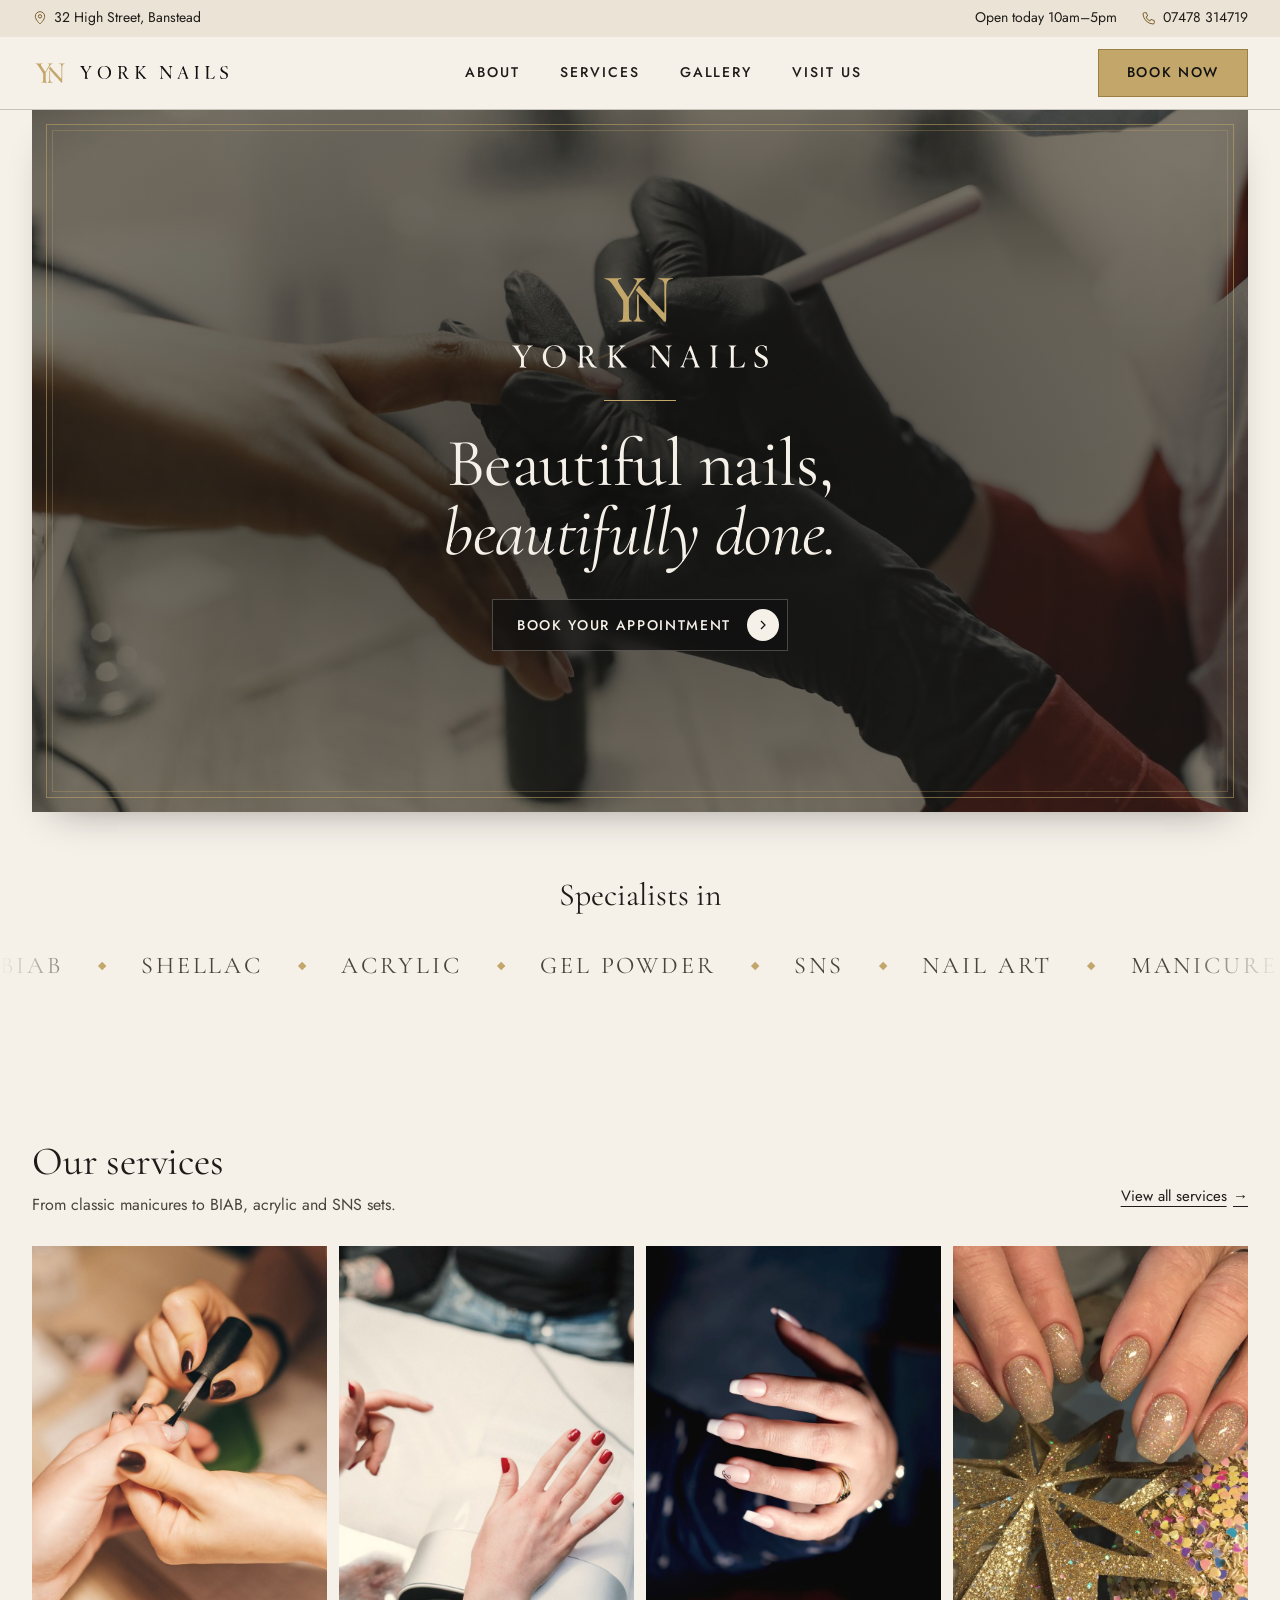
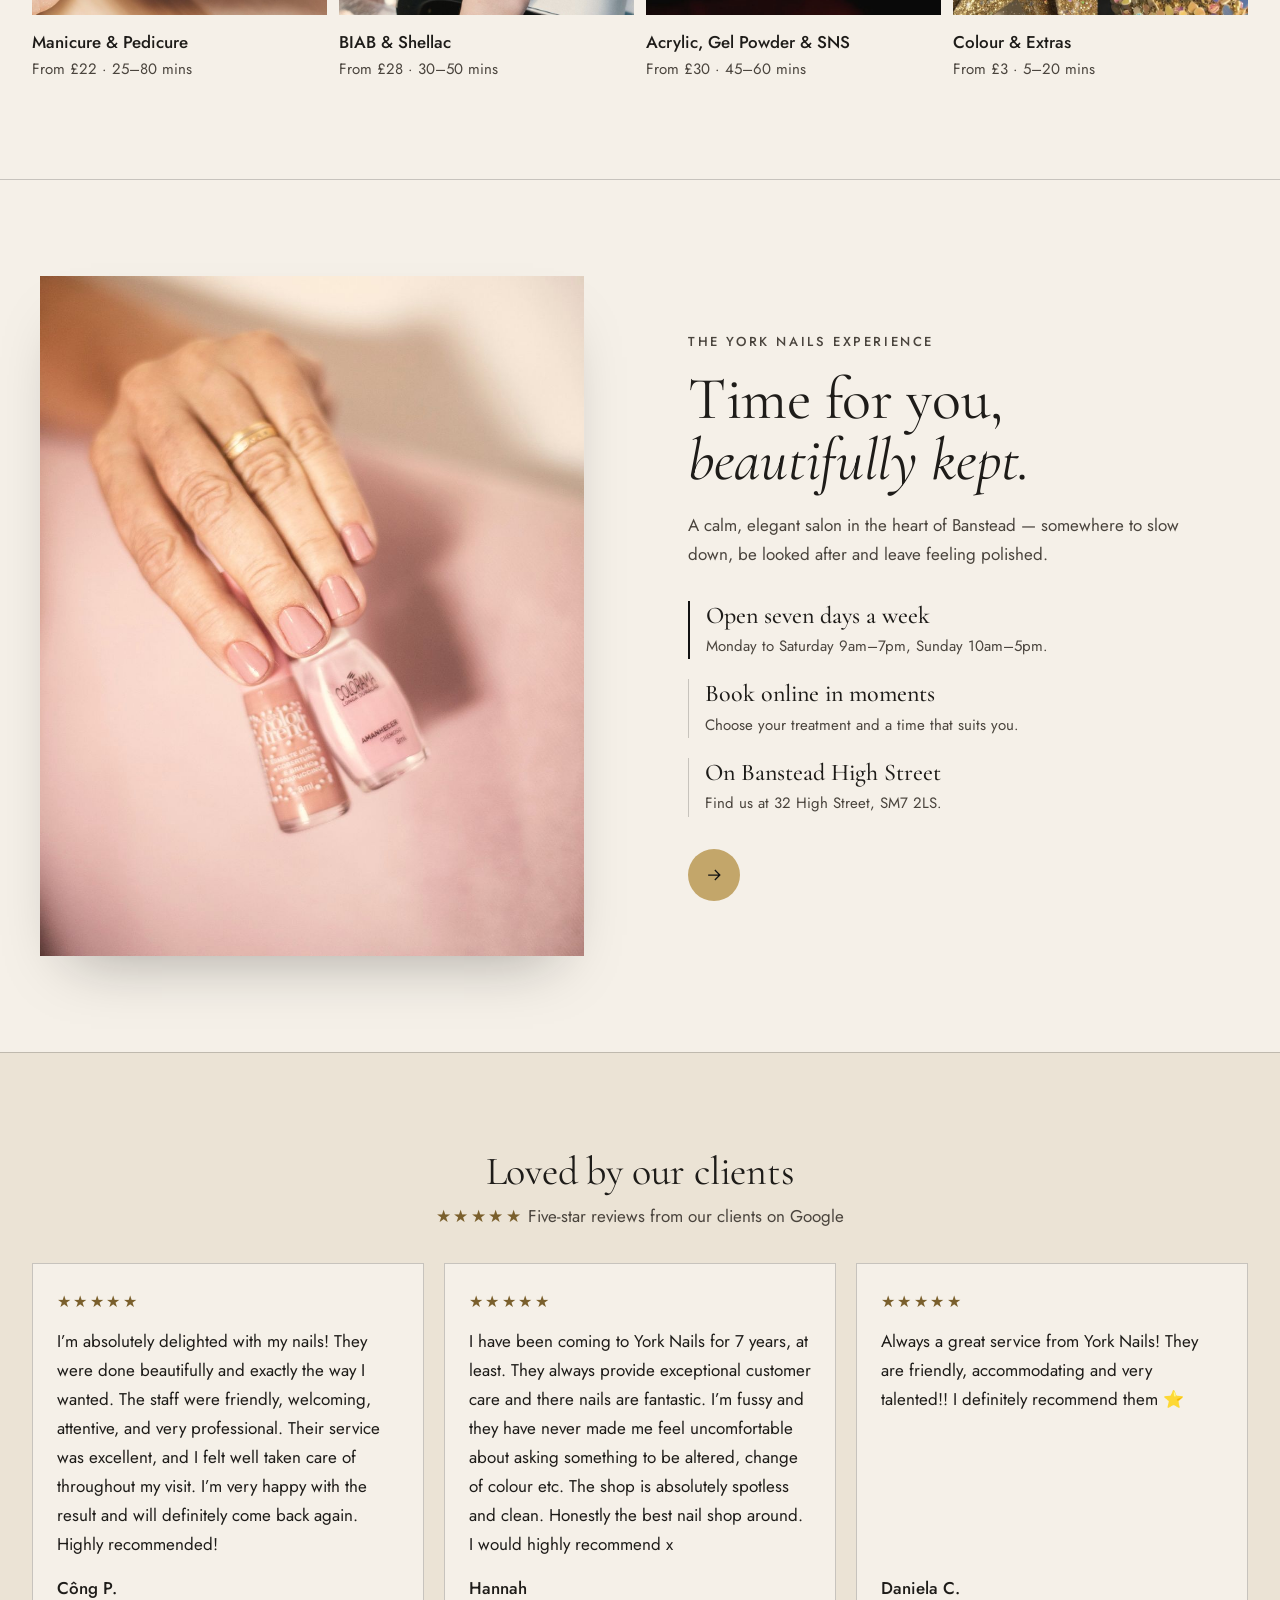
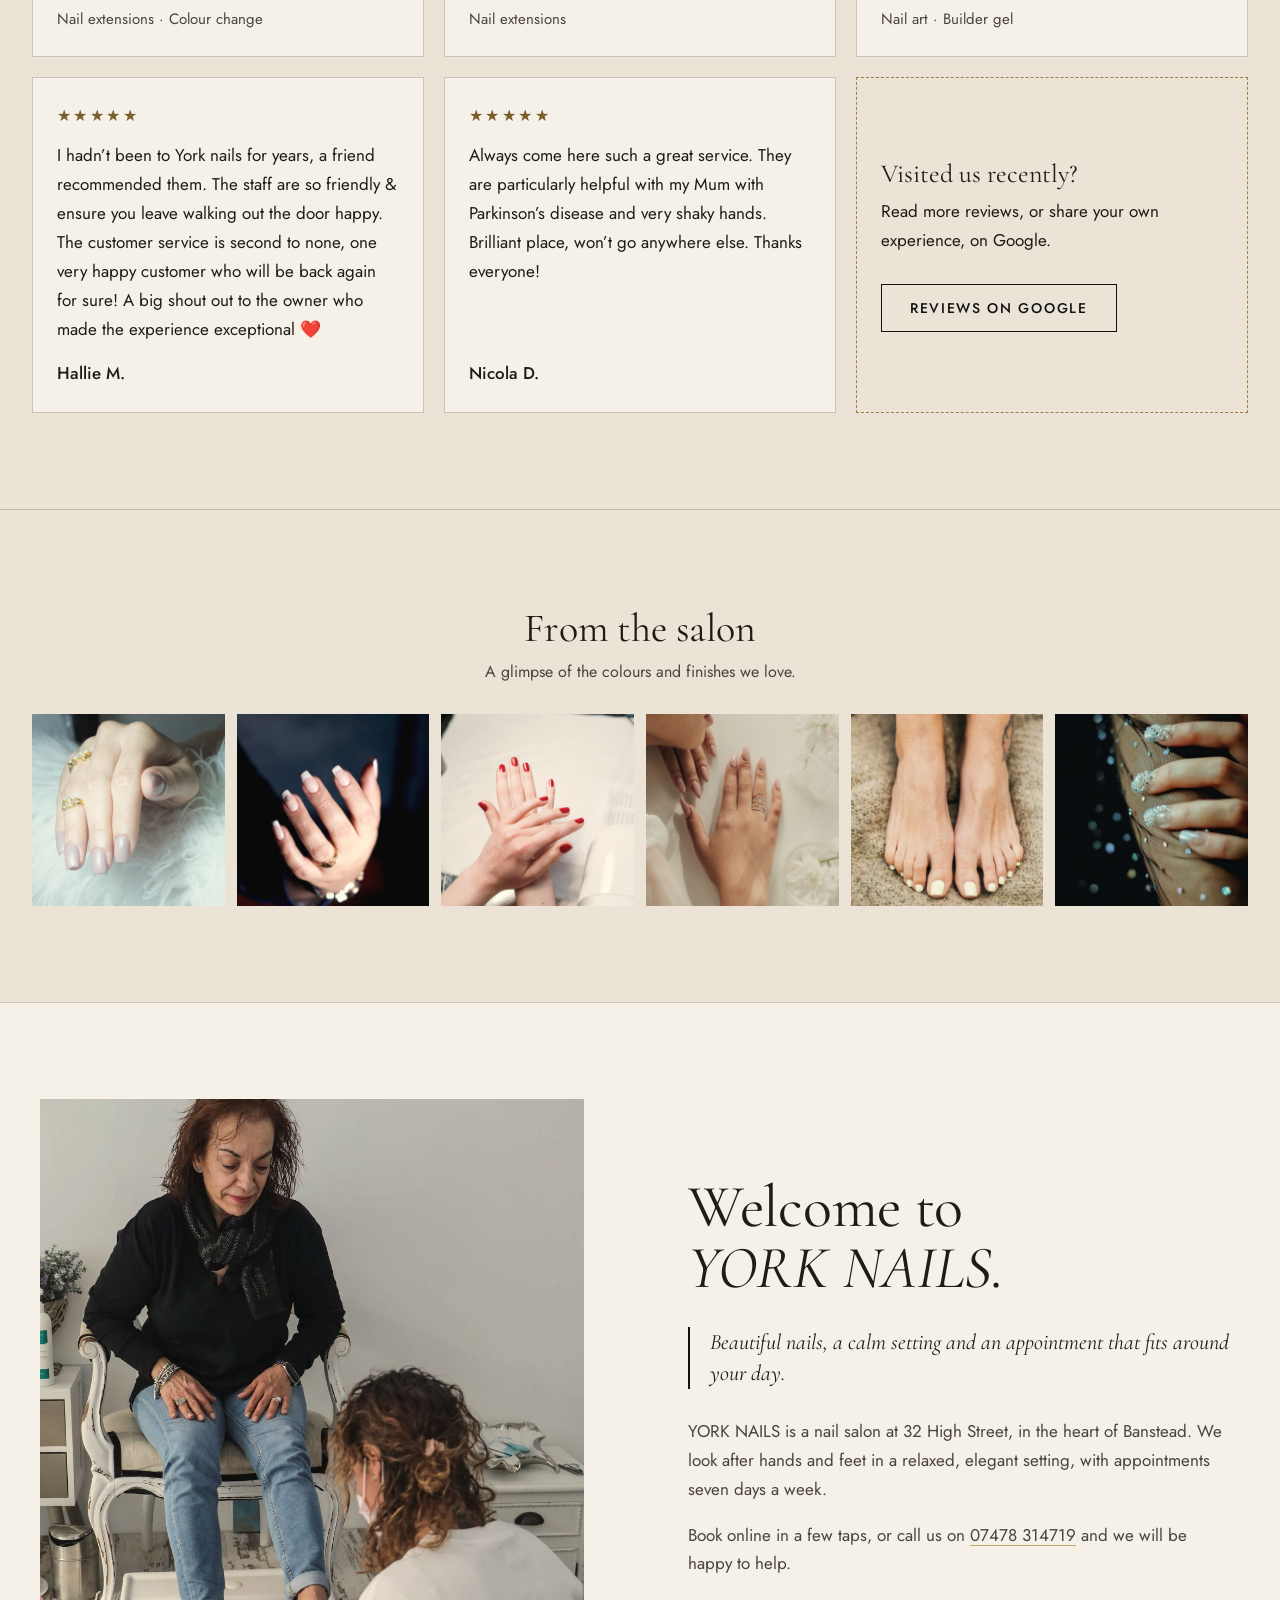
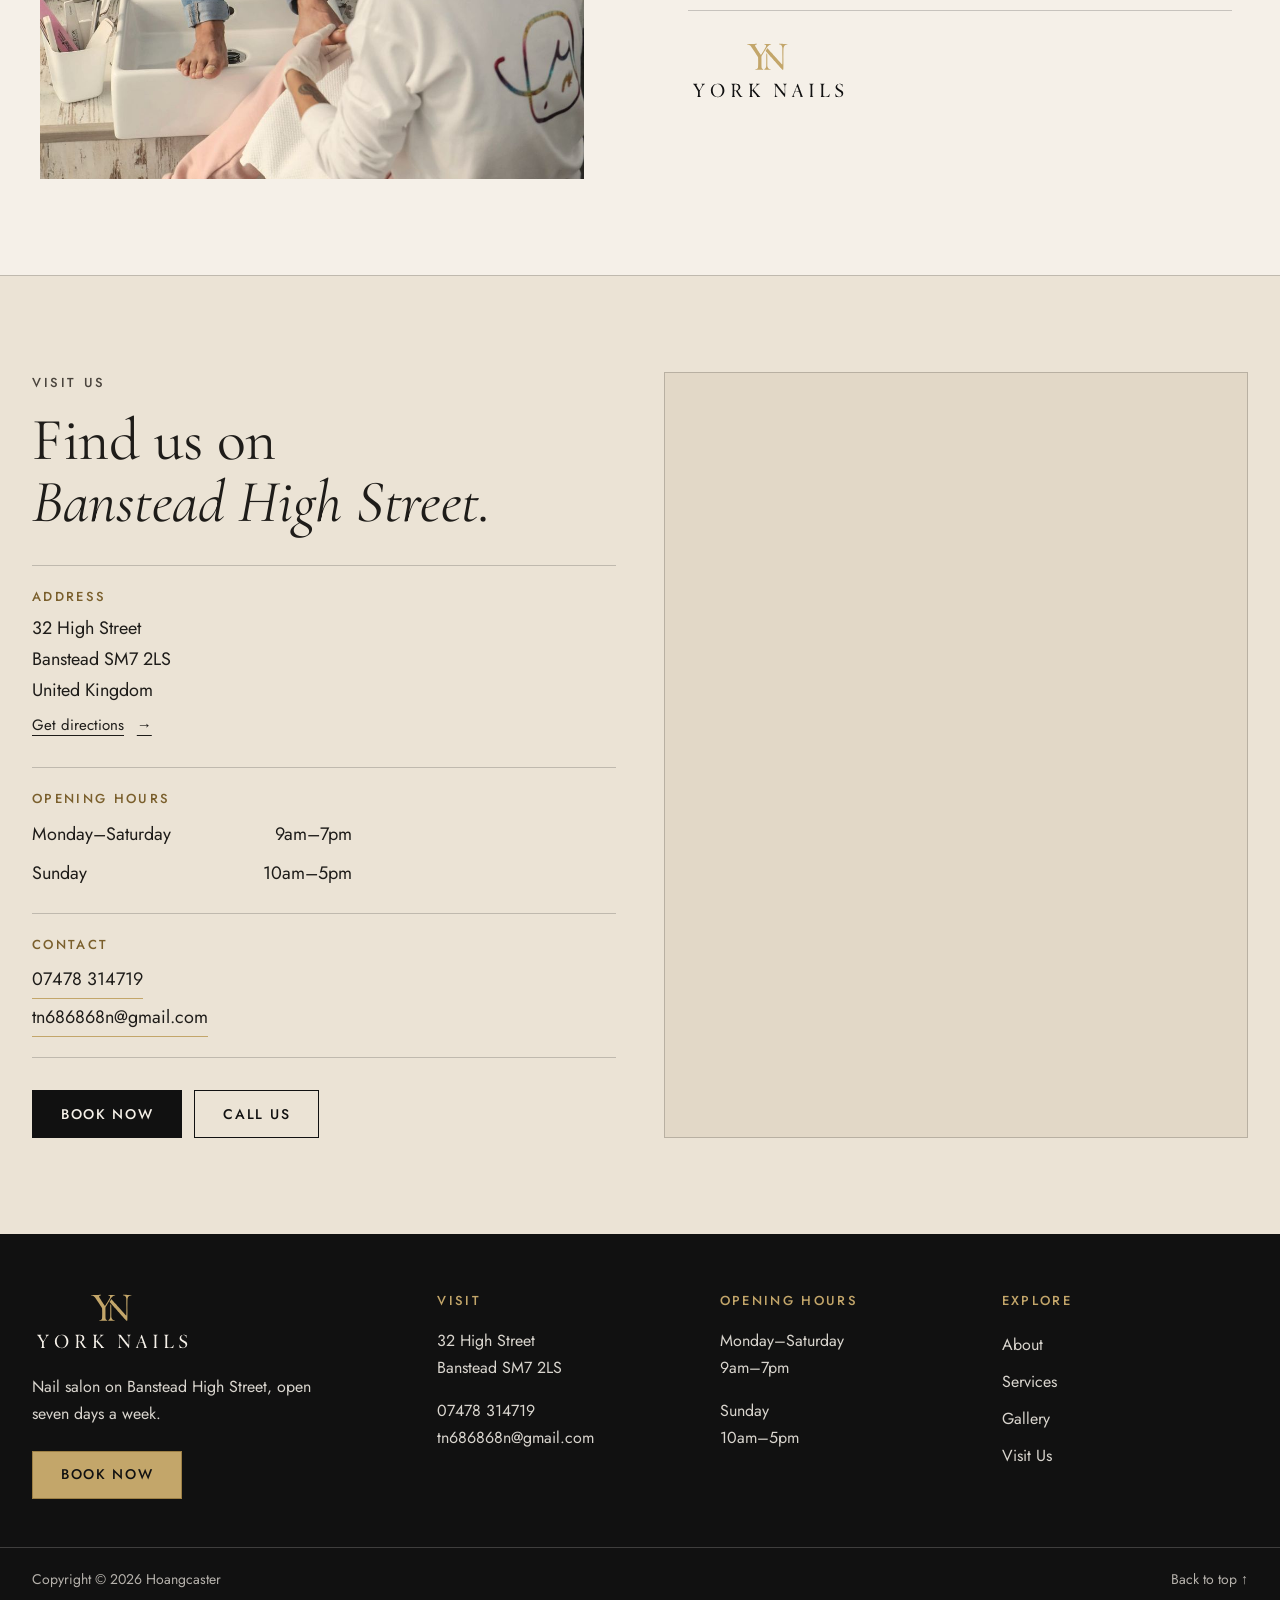
==== commit 72006936: "Animate the "Specialists in" strip as a continuous marquee Two identical lists scroll left in a seam" ====
--- a/index.html
+++ b/index.html
@@ -142,16 +142,33 @@
          If the salon gains genuine press coverage, this can become "As seen in"
          with the publications' names or logos. -->
     <section class="press" aria-labelledby="press-title">
-      <div class="container">
+      <div class="press__inner">
         <h2 class="press__title" id="press-title">Specialists in</h2>
-        <ul class="press__list" role="list">
-          <li class="press__item">BIAB</li>
-          <li class="press__item">Shellac</li>
-          <li class="press__item">Acrylic</li>
-          <li class="press__item">Gel Powder</li>
-          <li class="press__item">SNS</li>
-          <li class="press__item">Nail Art</li>
-        </ul>
+        <div class="marquee">
+          <div class="marquee__track">
+            <ul class="press__list" role="list">
+            <li class="press__item">BIAB</li>
+            <li class="press__item">Shellac</li>
+            <li class="press__item">Acrylic</li>
+            <li class="press__item">Gel Powder</li>
+            <li class="press__item">SNS</li>
+            <li class="press__item">Nail Art</li>
+            <li class="press__item">Manicure</li>
+            <li class="press__item">Pedicure</li>
+            </ul>
+            <!-- duplicate for a seamless loop; hidden from screen readers -->
+            <ul class="press__list" role="list" aria-hidden="true">
+            <li class="press__item">BIAB</li>
+            <li class="press__item">Shellac</li>
+            <li class="press__item">Acrylic</li>
+            <li class="press__item">Gel Powder</li>
+            <li class="press__item">SNS</li>
+            <li class="press__item">Nail Art</li>
+            <li class="press__item">Manicure</li>
+            <li class="press__item">Pedicure</li>
+            </ul>
+          </div>
+        </div>
       </div>
     </section>
 
--- a/css/styles.css
+++ b/css/styles.css
@@ -303,13 +303,28 @@
 
 .press { padding: clamp(2.5rem, 6vw, 3.5rem) 0; text-align: center; }
 .press__title { font-family: var(--serif); font-size: clamp(1.625rem, 4vw, 2rem); margin-bottom: 1.5rem; }
-.press__list {
-  display: flex; flex-wrap: wrap; justify-content: center; align-items: center;
-  gap: 1.25rem 2.75rem;
-}
+.press__inner { overflow: hidden; }
+
+/* Continuous scrolling strip: two identical lists move left by one list width. */
+.marquee {
+  overflow: hidden;
+  -webkit-mask-image: linear-gradient(90deg, transparent, #000 8%, #000 92%, transparent);
+          mask-image: linear-gradient(90deg, transparent, #000 8%, #000 92%, transparent);
+}
+.marquee__track { display: flex; width: max-content; animation: marquee 32s linear infinite; }
+.marquee:hover .marquee__track { animation-play-state: paused; }
+@keyframes marquee { to { transform: translateX(-50%); } }
+
+.press__list { display: flex; align-items: center; flex: none; }
 .press__item {
+  display: flex; align-items: center;
   font-family: var(--serif); font-size: 1.5rem; letter-spacing: .12em; text-transform: uppercase;
-  color: var(--ink-soft);
+  color: var(--ink-soft); white-space: nowrap;
+}
+/* small gold diamond between items */
+.press__item::after {
+  content: ""; width: .4rem; height: .4rem; margin: 0 2.25rem;
+  background: var(--gold); transform: rotate(45deg);
 }
 .press__item img { height: 1.75rem; width: auto; filter: grayscale(1); opacity: .75; }
 
@@ -595,6 +610,11 @@
 /* ---------- Reduced motion ---------- */
 
 @media (prefers-reduced-motion: reduce) {
+  .marquee { -webkit-mask-image: none; mask-image: none; }
+  .marquee__track { animation: none; width: auto; justify-content: center; }
+  .marquee__track .press__list { flex: 1 1 100%; flex-wrap: wrap; justify-content: center; row-gap: .75rem; padding-inline: var(--gutter); }
+  .marquee__track .press__item:last-child::after { display: none; }
+  .marquee__track .press__list[aria-hidden] { display: none; }
   html { scroll-behavior: auto; }
   *, *::before, *::after { transition-duration: .01ms !important; animation-duration: .01ms !important; }
 }
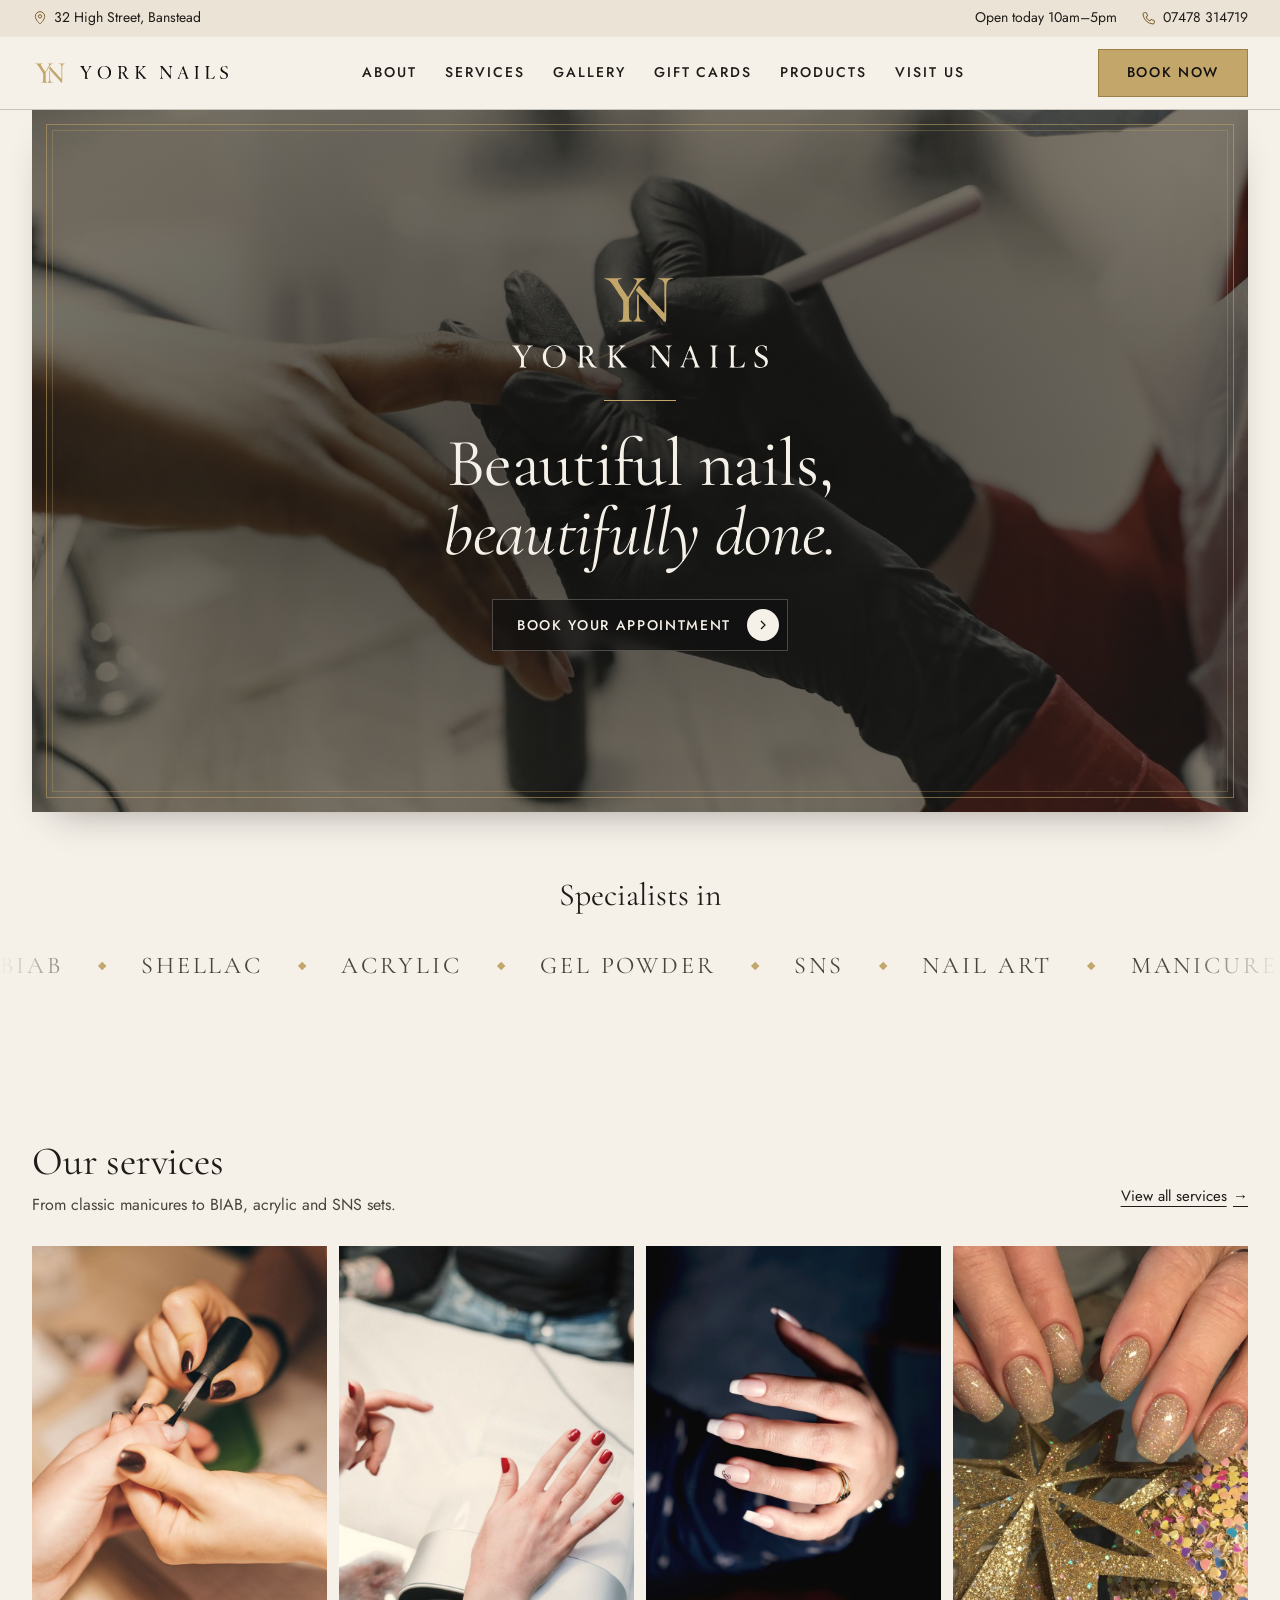
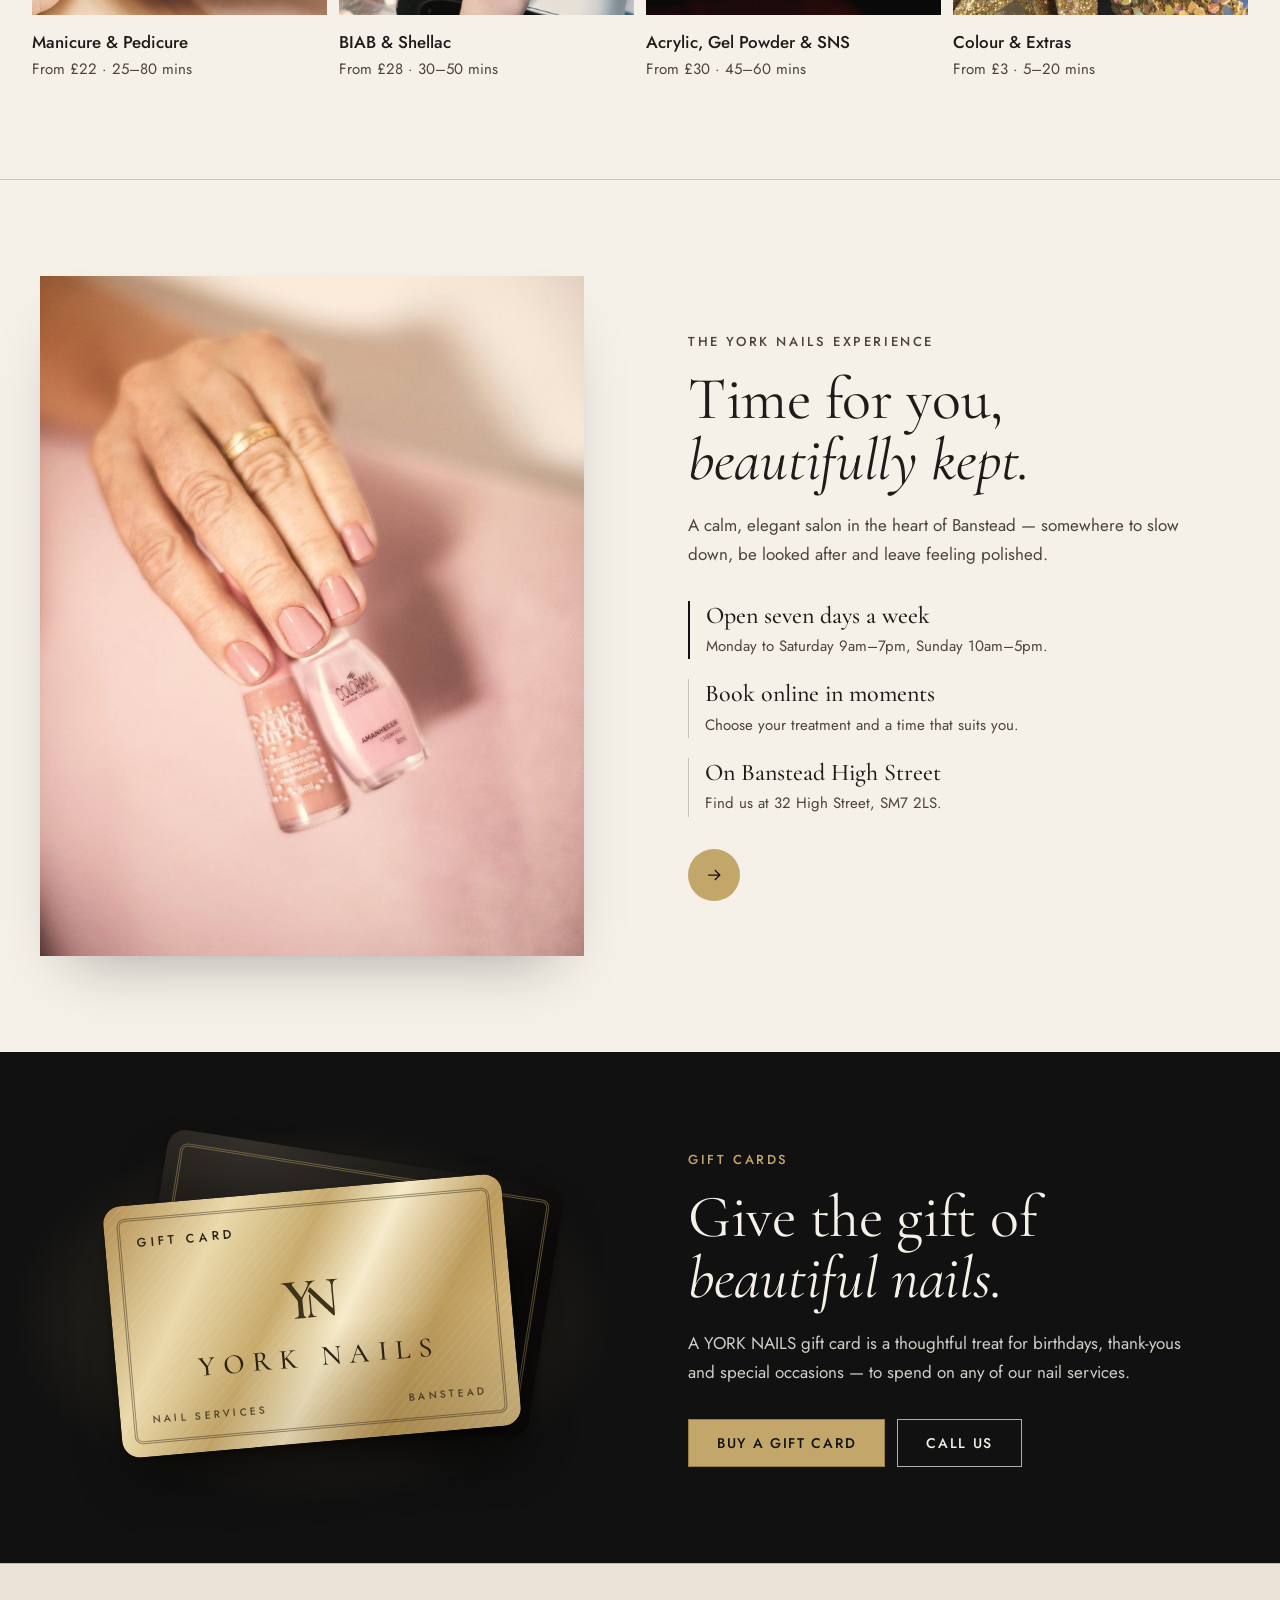
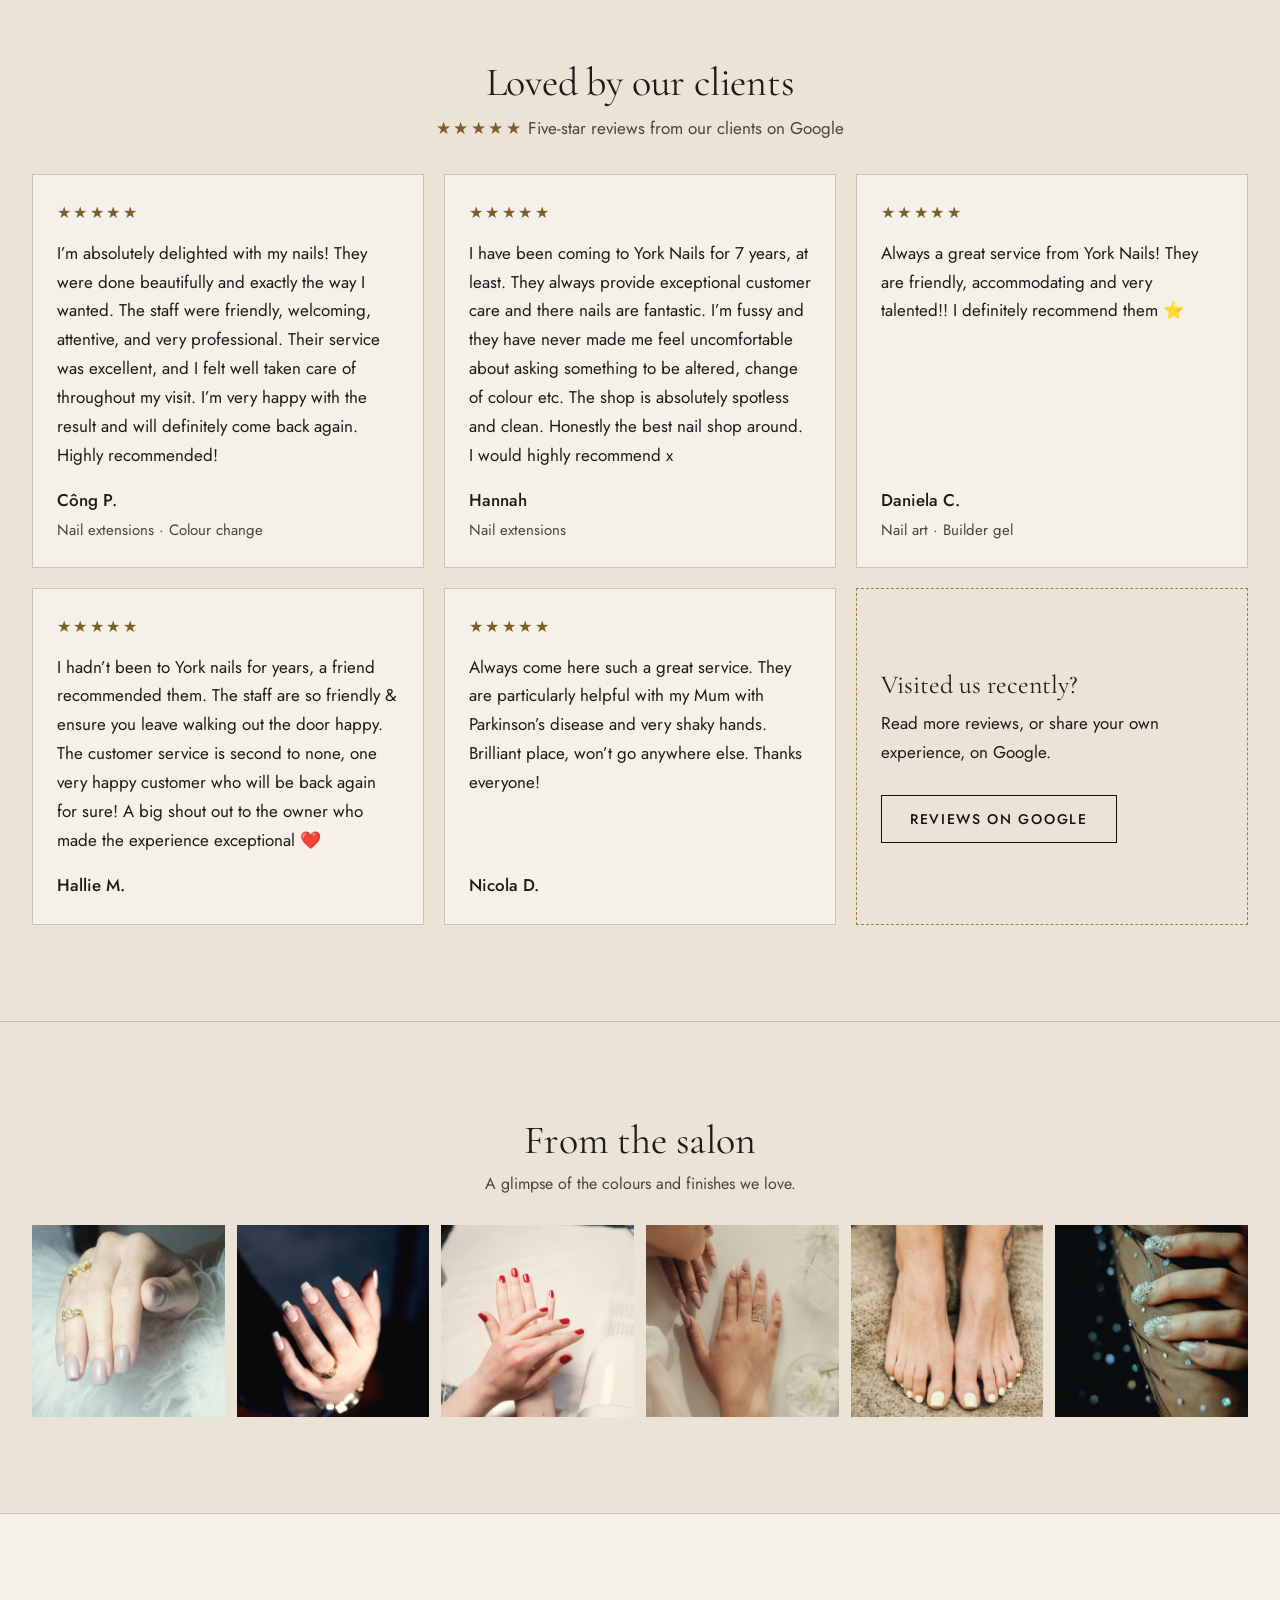
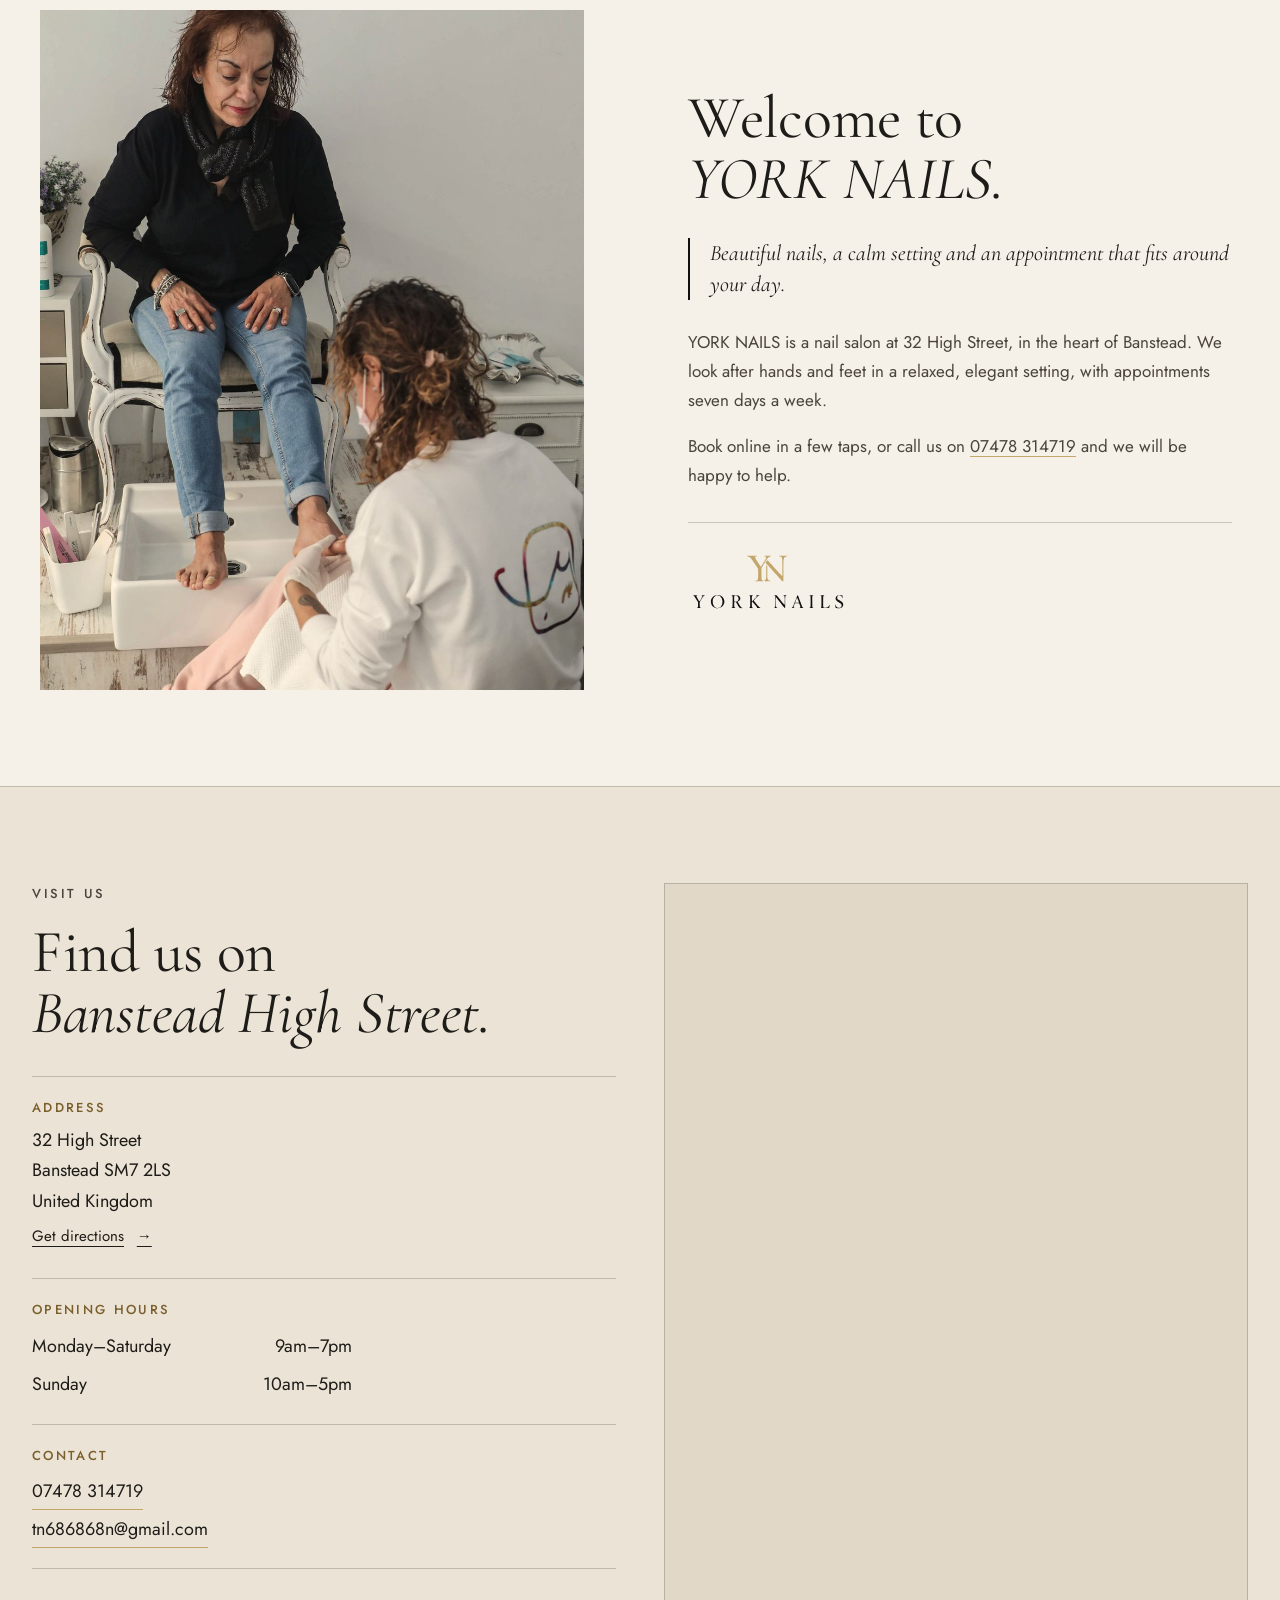
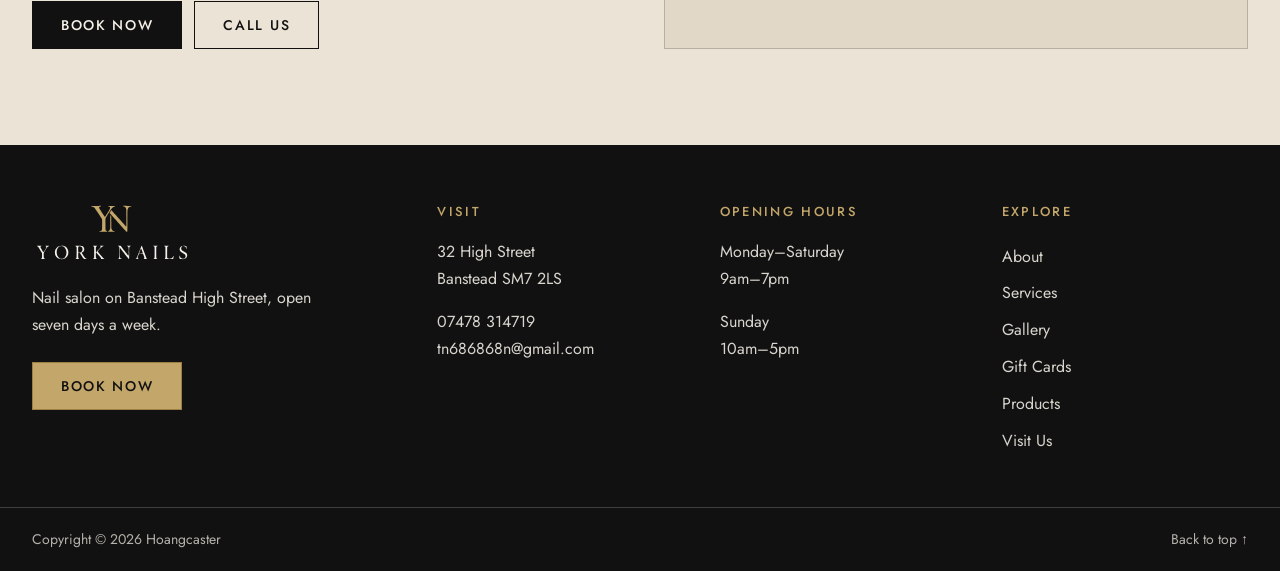
==== commit 27263616: "Add Gift Cards section and empty Products page Gift card button waits for the booking company's sale" ====
--- a/index.html
+++ b/index.html
@@ -91,6 +91,8 @@
           <li><a href="#about">About</a></li>
           <li><a href="#services">Services</a></li>
           <li><a href="#gallery">Gallery</a></li>
+          <li><a href="#gift-cards">Gift Cards</a></li>
+          <li><a href="products.html">Products</a></li>
           <li><a href="#visit">Visit Us</a></li>
         </ul>
       </nav>
@@ -111,6 +113,8 @@
         <li><a href="#about">About</a></li>
         <li><a href="#services">Services</a></li>
         <li><a href="#gallery">Gallery</a></li>
+        <li><a href="#gift-cards">Gift Cards</a></li>
+        <li><a href="products.html">Products</a></li>
         <li><a href="#visit">Visit Us</a></li>
       </ul>
       <div class="menu__info">
@@ -258,6 +262,40 @@
       </div>
     </section>
 
+    <!-- GIFT CARDS — sold online through the booking company.
+         GIFT CARD LINK: when the URL is ready, replace href="#gift-cards" on the
+         "Buy a Gift Card" button below, remove data-giftcard-pending and add
+         target="_blank" rel="noopener" plus the "(opens in a new tab)" span. -->
+    <section class="section gift" id="gift-cards" aria-labelledby="gift-title">
+      <div class="container gift__grid">
+        <div class="gift__media" aria-hidden="true">
+          <div class="gift__stack">
+            <div class="gift-card gift-card--back">
+              <img class="gift-card__mono" src="assets/logo/york-nails-monogram.svg" alt="" width="56" height="56" loading="lazy">
+            </div>
+            <div class="gift-card gift-card--front">
+              <span class="gift-card__label">Gift Card</span>
+              <span class="gift-card__centre">
+                <img class="gift-card__mono" src="assets/logo/york-nails-monogram.svg" alt="" width="56" height="56" loading="lazy">
+                <span class="gift-card__brand">YORK NAILS</span>
+              </span>
+              <span class="gift-card__foot"><span>Nail services</span><span>Banstead</span></span>
+              <span class="gift-card__sheen"></span>
+            </div>
+          </div>
+        </div>
+        <div class="gift__text">
+          <p class="eyebrow">Gift cards</p>
+          <h2 class="h2 h2--lg" id="gift-title">Give the gift of<br><em>beautiful nails.</em></h2>
+          <p class="gift__lede">A YORK NAILS gift card is a thoughtful treat for birthdays, thank-yous and special occasions &mdash; to spend on any of our nail services.</p>
+          <div class="gift__actions">
+            <a class="btn btn--gold" href="#gift-cards" data-giftcard-pending>Buy a Gift Card</a>
+            <a class="btn btn--outline" href="tel:+447478314719">Call Us</a>
+          </div>
+        </div>
+      </div>
+    </section>
+
     <!-- LOVED BY OUR CLIENTS — real Google reviews supplied by the salon
          (shown verbatim; first name + initial). Add or swap cards as new
          reviews come in. -->
@@ -415,6 +453,8 @@
           <li><a href="#about">About</a></li>
           <li><a href="#services">Services</a></li>
           <li><a href="#gallery">Gallery</a></li>
+          <li><a href="#gift-cards">Gift Cards</a></li>
+          <li><a href="products.html">Products</a></li>
           <li><a href="#visit">Visit Us</a></li>
         </ul>
       </nav>
--- a/css/styles.css
+++ b/css/styles.css
@@ -328,6 +328,74 @@
 }
 .press__item img { height: 1.75rem; width: auto; filter: grayscale(1); opacity: .75; }
 
+/* ---------- Gift cards ---------- */
+
+.gift { background: var(--charcoal); color: var(--ivory); overflow-x: clip; }
+.gift__grid { display: grid; gap: 2.5rem; align-items: center; }
+.gift__media { display: flex; justify-content: center; }
+.gift__stack {
+  position: relative; width: min(80%, 25rem); aspect-ratio: 1.586; margin: 2.5rem auto 1.5rem;
+  container-type: inline-size;
+}
+.gift__stack::before {   /* soft champagne glow behind the cards */
+  content: ""; position: absolute; inset: -25%; z-index: -1;
+  background: radial-gradient(closest-side, rgba(195, 166, 106, .32), transparent);
+}
+.gift-card {
+  position: absolute; inset: 0; overflow: hidden; border-radius: 4.5cqi;
+  box-shadow: 0 2px 4px rgba(0, 0, 0, .3), 0 30px 60px -20px rgba(0, 0, 0, .85);
+  transition: transform .6s var(--ease);
+}
+.gift-card::after {      /* fine double frame */
+  content: ""; position: absolute; inset: 3.2cqi; border-radius: 2cqi; pointer-events: none;
+  border: 3px double currentColor; opacity: .45;
+}
+.gift-card--back {
+  color: var(--gold);
+  background: radial-gradient(120% 90% at 20% 0%, #34302a, #0b0a09 70%);
+  transform: translate(9%, -13%) rotate(9deg);
+}
+.gift-card--back .gift-card__mono { position: absolute; right: 8cqi; bottom: 8cqi; width: 13cqi; height: auto; opacity: .9; }
+.gift-card--front {
+  display: grid; grid-template-rows: auto 1fr auto; padding: 7cqi 8cqi;
+  color: #2c2214;
+  background:
+    repeating-linear-gradient(135deg, rgba(255, 255, 255, .07) 0 1px, transparent 1px 7px),
+    radial-gradient(140% 100% at 85% 110%, rgba(122, 95, 44, .45), transparent 60%),
+    linear-gradient(120deg, #b38f52 0%, #ead9ab 24%, #c7aa6c 42%, #f6ebcb 56%, #bd9b5c 74%, #e2cb96 100%);
+  transform: rotate(-5deg);
+}
+.gift__media:hover .gift-card--front { transform: rotate(-3deg) translateY(-2%); }
+.gift__media:hover .gift-card--back { transform: translate(11%, -16%) rotate(11deg); }
+.gift-card__label, .gift-card__foot {
+  font-size: 3.1cqi; font-weight: 500; letter-spacing: .32em; text-transform: uppercase;
+}
+.gift-card__centre { display: flex; flex-direction: column; align-items: center; justify-content: center; gap: 2.5cqi; }
+.gift-card--front .gift-card__mono { width: 17cqi; height: auto; filter: brightness(.3) saturate(1.3); }
+.gift-card__brand { font-family: var(--serif); font-size: 7cqi; font-weight: 500; letter-spacing: .3em; padding-left: .3em; line-height: 1; }
+.gift-card__foot { display: flex; justify-content: space-between; font-size: 2.6cqi; opacity: .75; }
+.gift-card__sheen {      /* light sweeping across the foil */
+  position: absolute; inset: 0; pointer-events: none;
+  background: linear-gradient(105deg, transparent 35%, rgba(255, 255, 255, .55) 50%, transparent 65%) no-repeat;
+  background-size: 250% 100%; background-position: 150% 0;
+  animation: sheen 7s var(--ease) infinite 1s;
+}
+@keyframes sheen { 0%, 70% { background-position: 150% 0; } 100% { background-position: -150% 0; } }
+.gift .eyebrow { color: var(--gold); }
+.gift__lede { color: rgba(245, 240, 232, .85); margin: 1.25rem 0 2rem; max-width: 32rem; font-size: 1.0625rem; }
+.gift__actions { display: flex; flex-wrap: wrap; gap: .75rem; }
+.gift .btn--outline { border-color: rgba(245, 240, 232, .7); color: var(--ivory); }
+.gift .btn--outline:hover { background: var(--ivory); color: var(--charcoal); }
+
+/* ---------- Products page ---------- */
+/* Grid is empty for now; see the template comment in products.html. */
+
+.products__grid { display: grid; grid-template-columns: repeat(2, 1fr); gap: 1.5rem 1rem; }
+.product__media { aspect-ratio: 1; overflow: hidden; background: var(--cream-2); }
+.product__media img { width: 100%; height: 100%; object-fit: cover; }
+.product__name { margin: .85rem 0 0; font-size: 1.0625rem; font-weight: 500; }
+.product__price { margin: .1rem 0 0; font-size: .9375rem; color: var(--ink-soft); }
+
 /* ---------- Loved by our clients ---------- */
 
 .reviews { background: var(--cream); }
@@ -562,7 +630,8 @@
   .gallery__grid { grid-template-columns: repeat(3, 1fr); gap: .75rem; }
   .reviews__grid { grid-template-columns: repeat(2, 1fr); }
 
-  .feature__grid, .about__grid { grid-template-columns: 1fr 1fr; gap: 3rem; }
+  .feature__grid, .about__grid, .gift__grid { grid-template-columns: 1fr 1fr; gap: 3rem; }
+  .products__grid { grid-template-columns: repeat(3, 1fr); gap: 2rem 1.25rem; }
   .visit__grid { grid-template-columns: 1fr 1fr; gap: 3rem; align-items: stretch; }
 
   .footer__grid { grid-template-columns: 1.5fr 1fr 1fr 1fr; }
@@ -575,7 +644,7 @@
   .menu-toggle, .menu { display: none !important; }
 
   .nav { display: block; justify-self: center; }
-  .nav__list { display: flex; gap: 2.5rem; }
+  .nav__list { display: flex; gap: 1.75rem; }
   .nav__list a {
     display: block; padding: .5rem 0;
     font-size: .875rem; font-weight: 500; letter-spacing: .14em; text-transform: uppercase;
@@ -594,6 +663,8 @@
   .feature__grid { grid-template-columns: 1fr 1fr; gap: 6rem; }
   .feature__media { max-width: 34rem; justify-self: center; width: 100%; }
   .about__grid { grid-template-columns: 1fr 1fr; gap: 6rem; }
+  .gift__grid { gap: 6rem; }
+  .products__grid { grid-template-columns: repeat(4, 1fr); }
   .about__media { max-width: 34rem; justify-self: center; width: 100%; }
 
   .gallery__grid { grid-template-columns: repeat(6, 1fr); }
@@ -612,6 +683,7 @@
 @media (prefers-reduced-motion: reduce) {
   .marquee { -webkit-mask-image: none; mask-image: none; }
   .marquee__track { animation: none; width: auto; justify-content: center; }
+  .gift-card__sheen { animation: none; display: none; }
   .marquee__track .press__list { flex: 1 1 100%; flex-wrap: wrap; justify-content: center; row-gap: .75rem; padding-inline: var(--gutter); }
   .marquee__track .press__item:last-child::after { display: none; }
   .marquee__track .press__list[aria-hidden] { display: none; }
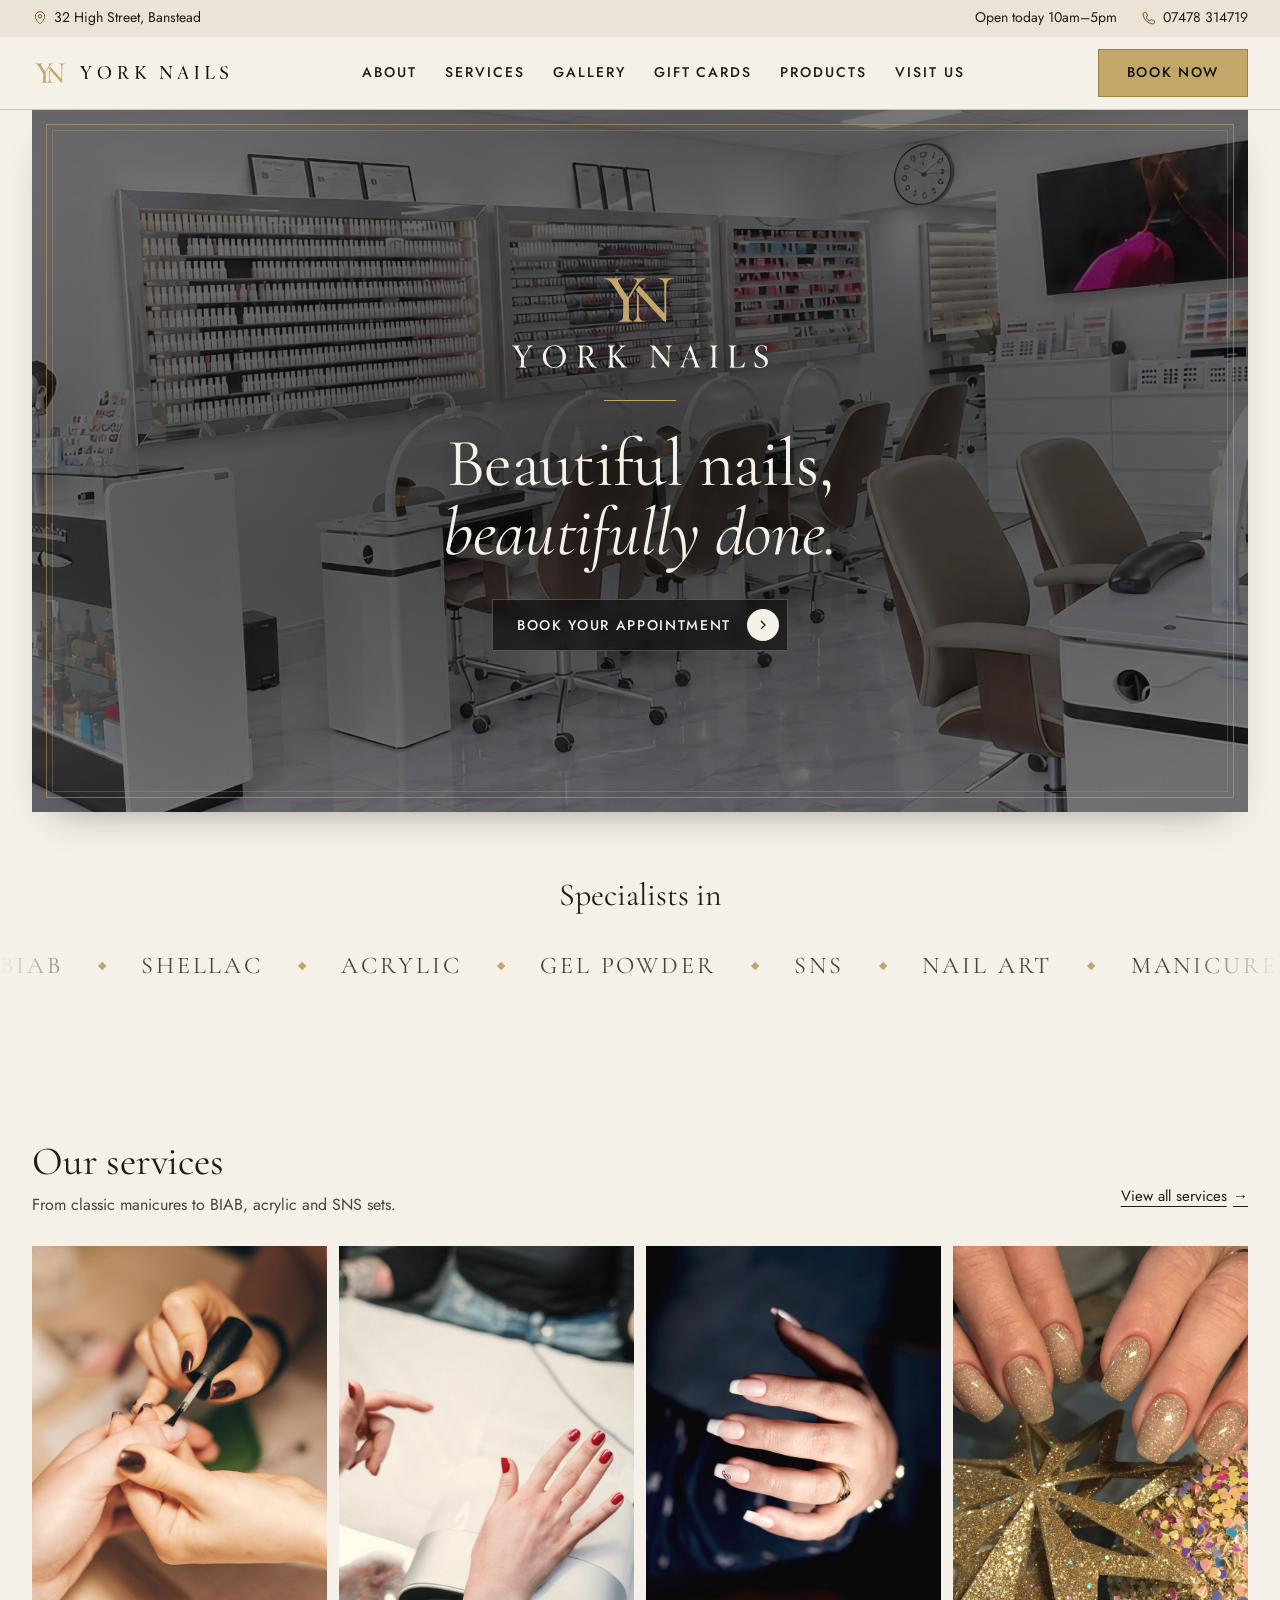
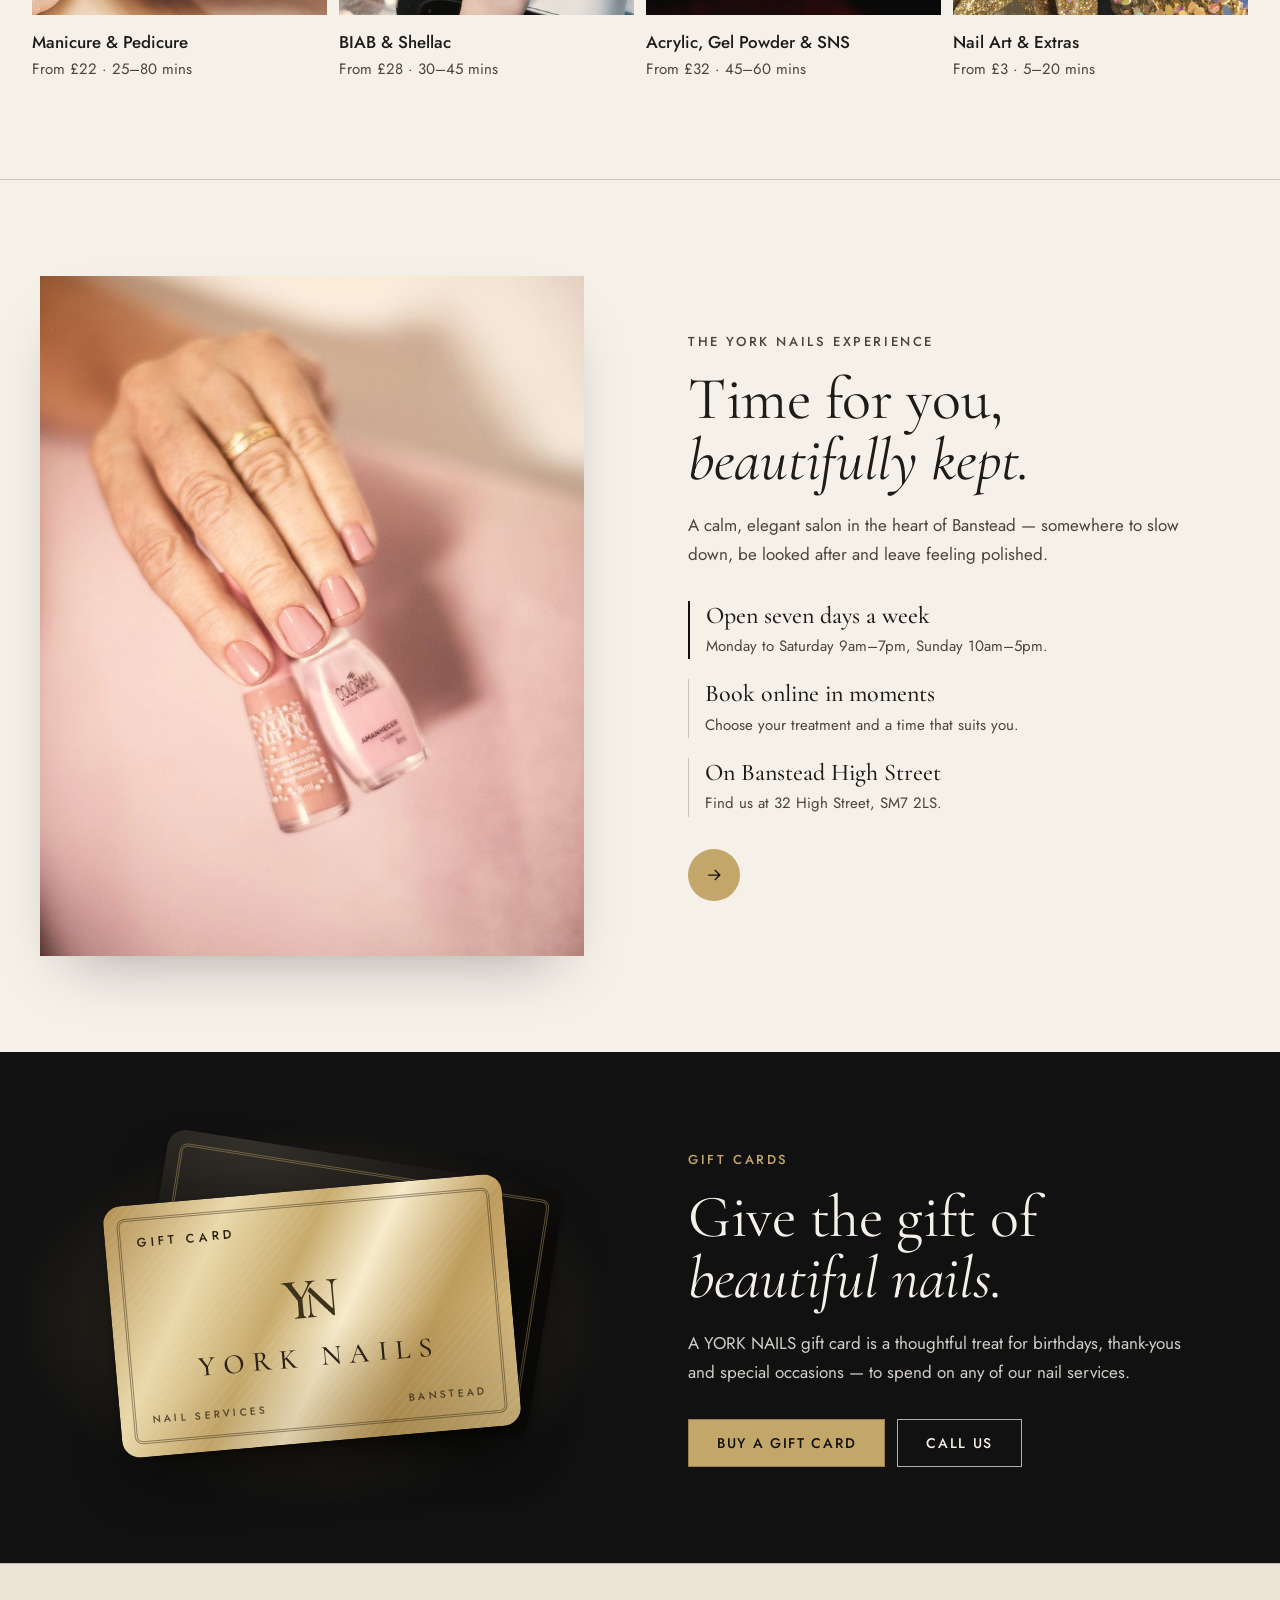
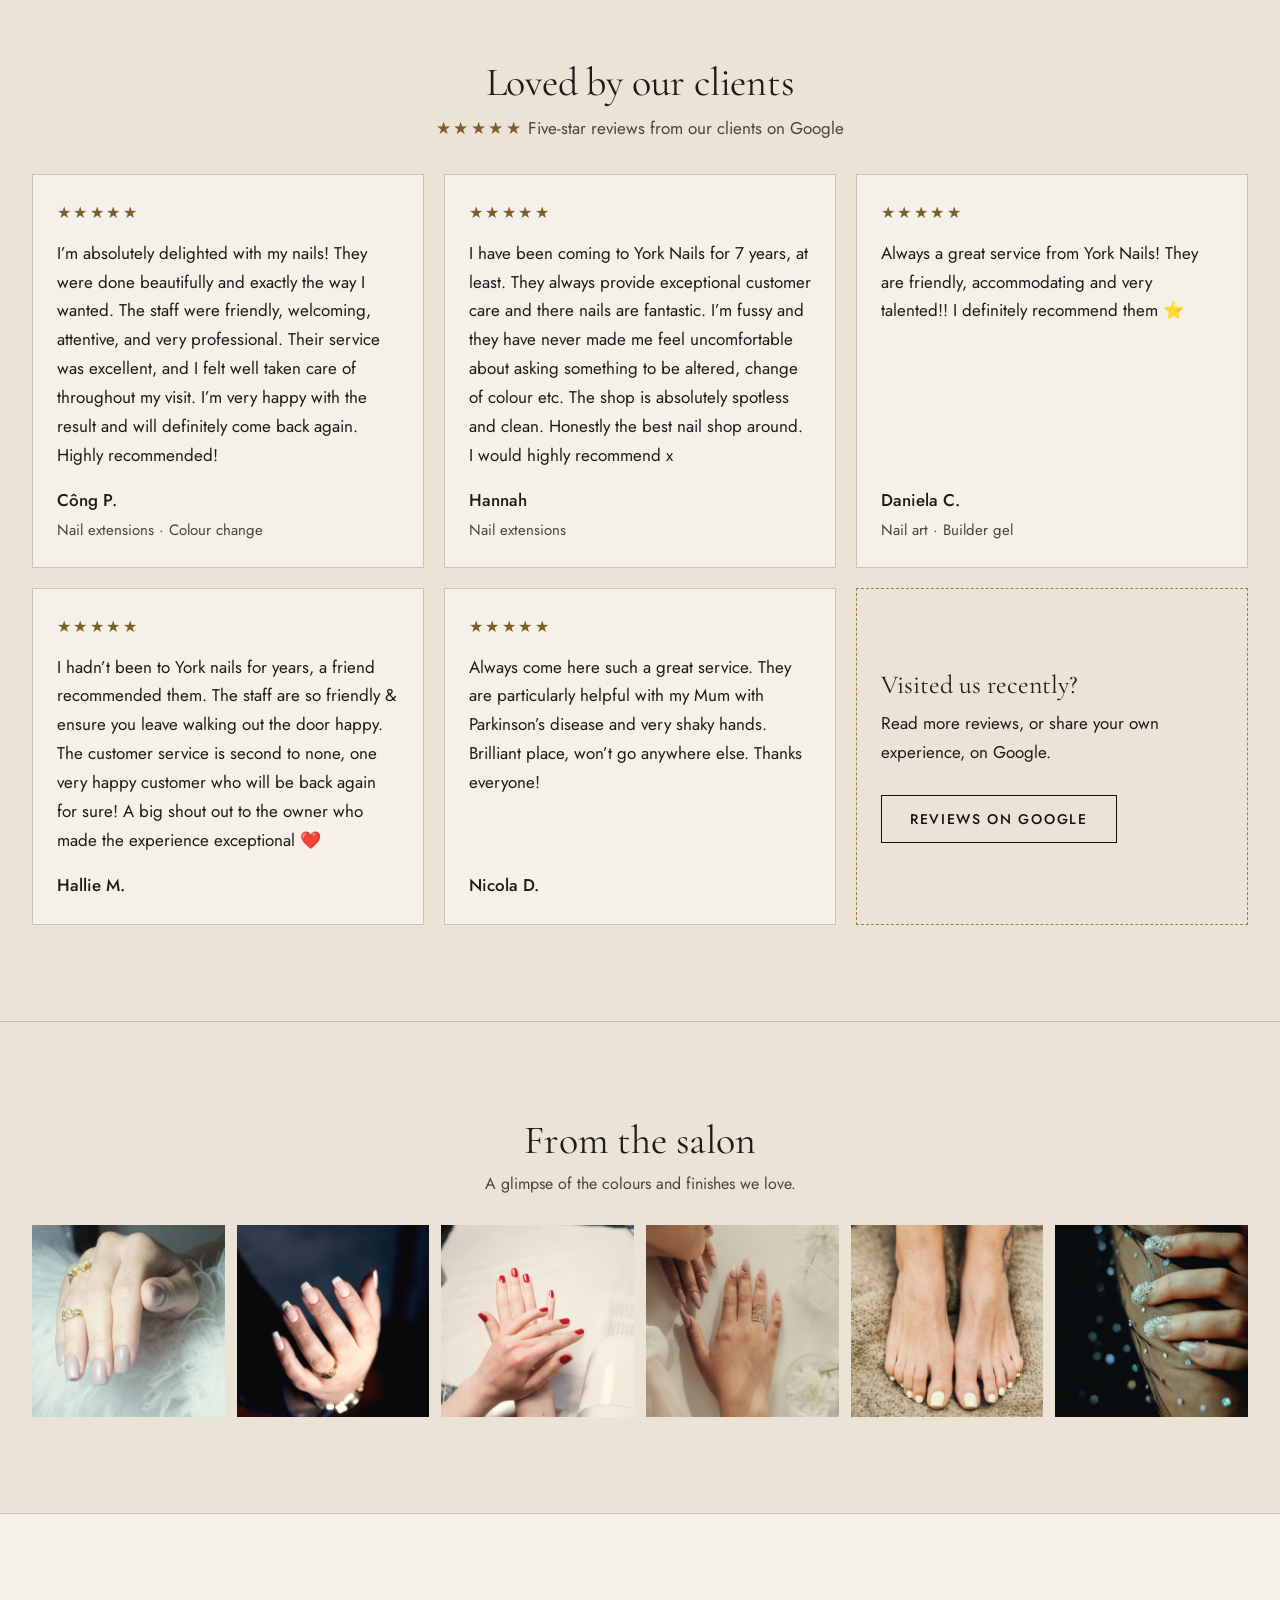
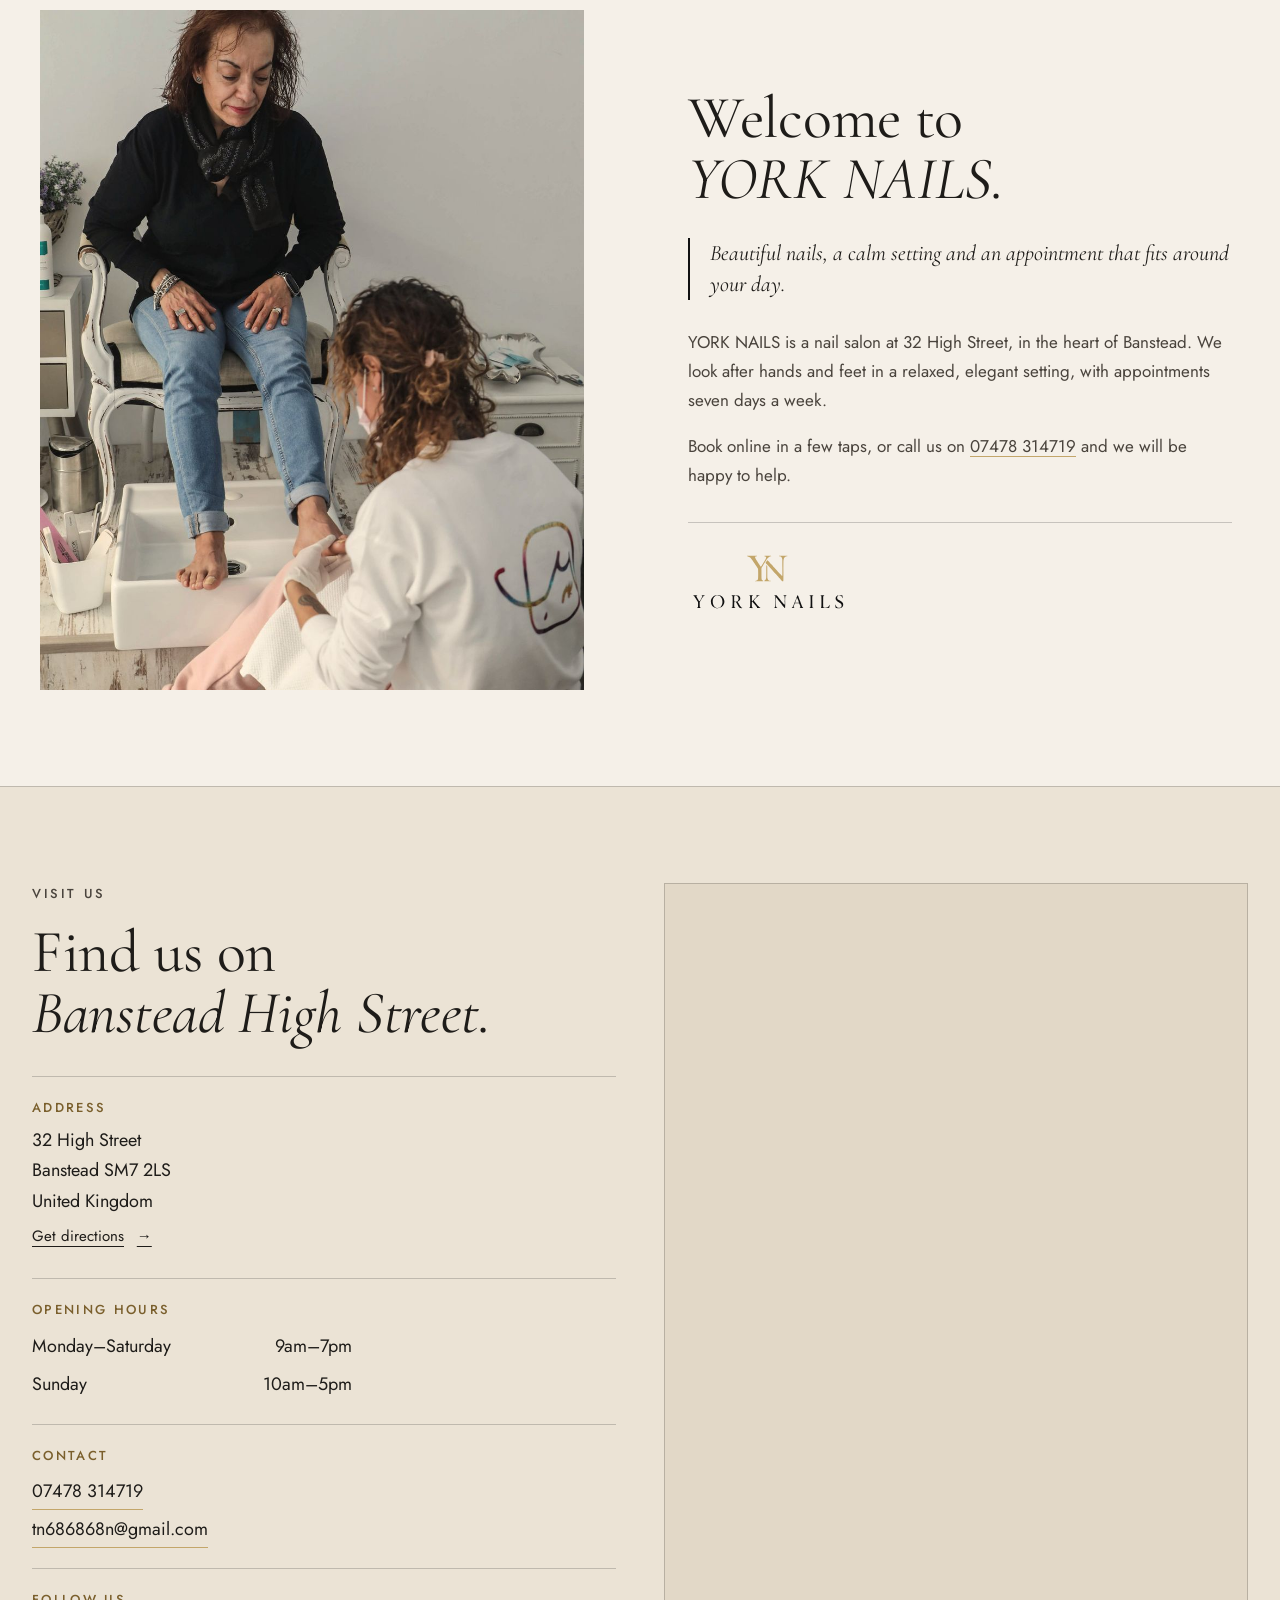
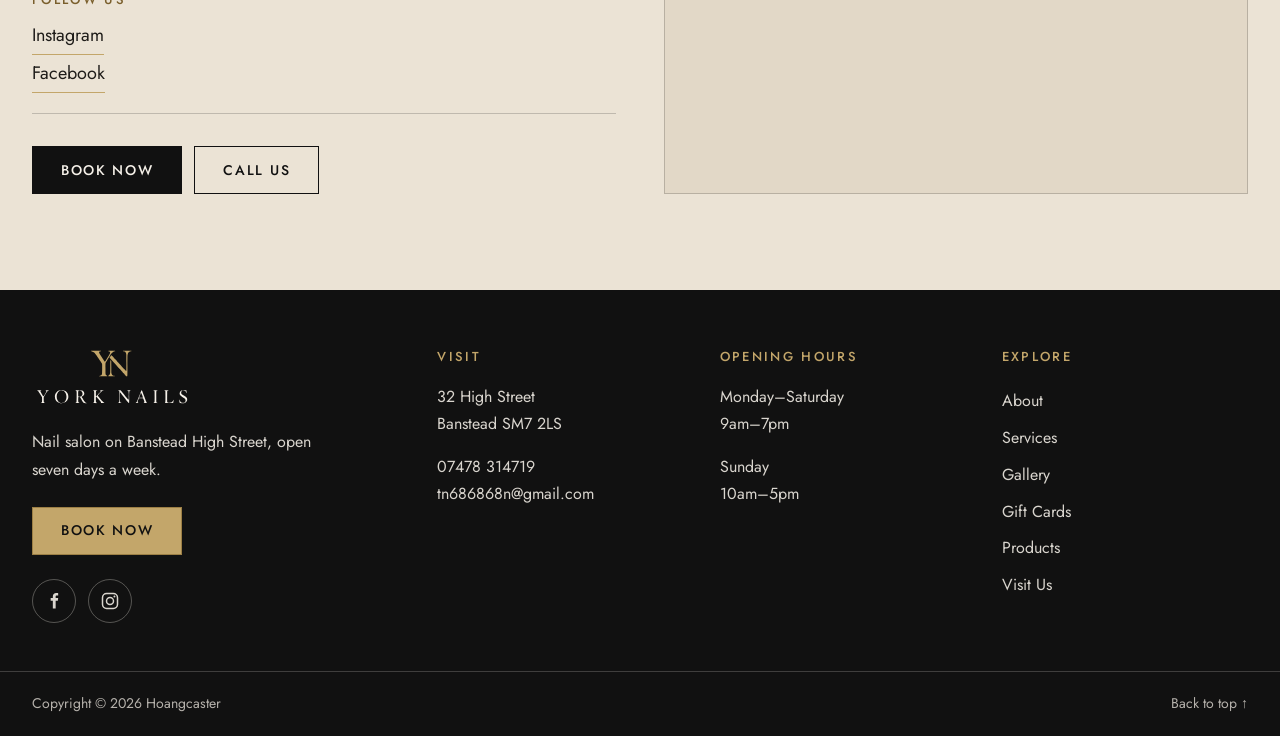
==== commit b210ab16: "New hero photo, social links and updated price list - Hero: the salon's own interior photo - Faceboo" ====
--- a/index.html
+++ b/index.html
@@ -128,7 +128,7 @@
     <!-- HERO -->
     <section class="hero" id="top" aria-labelledby="hero-title">
       <div class="hero__frame">
-        <img class="hero__img" src="assets/images/hero.jpg" alt="A nail technician in black gloves giving a client a manicure" width="2000" height="1100" fetchpriority="high">
+        <img class="hero__img" src="assets/images/hero.jpg" alt="Inside YORK NAILS: manicure stations, wood-and-leather chairs and walls of polish colours" width="2000" height="1674" fetchpriority="high">
         <div class="hero__content">
           <img class="hero__logo" src="assets/logo/york-nails-logo-on-dark.svg" alt="YORK NAILS" width="420" height="164">
           <span class="rule" aria-hidden="true"></span>
@@ -203,20 +203,20 @@
               <a class="card__link" href="services.html#prices-biab">
                 <span class="card__media"><img src="assets/images/service-biab-shellac.jpg" alt="" width="800" height="1000" loading="lazy"></span>
                 <span class="card__title">BIAB &amp; Shellac</span>
-                <span class="card__meta">From £28 · 30–50 mins</span>
+                <span class="card__meta">From £28 · 30–45 mins</span>
               </a>
             </li>
             <li class="card">
               <a class="card__link" href="services.html#prices-full-sets">
                 <span class="card__media"><img src="assets/images/service-extensions.jpg" alt="" width="800" height="1000" loading="lazy"></span>
                 <span class="card__title">Acrylic, Gel Powder &amp; SNS</span>
-                <span class="card__meta">From £30 · 45–60 mins</span>
+                <span class="card__meta">From £32 · 45–60 mins</span>
               </a>
             </li>
             <li class="card">
               <a class="card__link" href="services.html#prices-extras">
                 <span class="card__media"><img src="assets/images/service-nail-art.jpg" alt="" width="800" height="1000" loading="lazy"></span>
-                <span class="card__title">Colour &amp; Extras</span>
+                <span class="card__title">Nail Art &amp; Extras</span>
                 <span class="card__meta">From £3 · 5–20 mins</span>
               </a>
             </li>
@@ -415,6 +415,13 @@
                 <a href="mailto:tn686868n@gmail.com">tn686868n@gmail.com</a>
               </dd>
             </div>
+            <div>
+              <dt>Follow us</dt>
+              <dd>
+                <a href="https://www.instagram.com/yorknailsbanstead/" target="_blank" rel="noopener">Instagram<span class="visually-hidden"> (opens in a new tab)</span></a><br>
+                <a href="https://www.facebook.com/share/1ACVGnCfPV/" target="_blank" rel="noopener">Facebook<span class="visually-hidden"> (opens in a new tab)</span></a>
+              </dd>
+            </div>
           </dl>
 
           <div class="visit__actions">
@@ -436,6 +443,10 @@
         <img src="assets/logo/york-nails-logo-on-dark.svg" alt="YORK NAILS" width="200" height="78" loading="lazy">
         <p>Nail salon on Banstead High Street, open seven days a week.</p>
         <a class="btn btn--gold" href="https://appbooking.vdit.co.uk/Beauty/FindDateTime?cid=20211122100723206319" target="_blank" rel="noopener">Book Now<span class="visually-hidden"> (opens in a new tab)</span></a>
+        <ul class="social" role="list">
+          <li><a href="https://www.facebook.com/share/1ACVGnCfPV/" target="_blank" rel="noopener" aria-label="Facebook (opens in a new tab)"><svg viewBox="0 0 24 24" aria-hidden="true"><path d="M14 8.5V6.8c0-.8.2-1.3 1.4-1.3H17V2.6c-.3 0-1.3-.1-2.4-.1-2.4 0-4 1.5-4 4.1v1.9H8v3.2h2.6V21H14v-9.3h2.6l.4-3.2H14z"/></svg></a></li>
+          <li><a href="https://www.instagram.com/yorknailsbanstead/" target="_blank" rel="noopener" aria-label="Instagram (opens in a new tab)"><svg viewBox="0 0 24 24" aria-hidden="true"><rect x="3" y="3" width="18" height="18" rx="5" fill="none" stroke="currentColor" stroke-width="1.8"/><circle cx="12" cy="12" r="4.2" fill="none" stroke="currentColor" stroke-width="1.8"/><circle cx="17.3" cy="6.7" r="1.2"/></svg></a></li>
+        </ul>
       </div>
       <div>
         <h2 class="footer__h">Visit</h2>
--- a/css/styles.css
+++ b/css/styles.css
@@ -590,6 +590,14 @@
 .footer__brand img { width: 10rem; margin-bottom: 1.25rem; }
 .footer__brand p { max-width: 18rem; }
 .footer__brand .btn { margin-top: .5rem; }
+.footer .social { display: flex; gap: .75rem; margin-top: 1.5rem; }
+.social a {
+  display: grid; place-items: center; width: 2.75rem; height: 2.75rem;
+  border: 1px solid rgba(245, 240, 232, .3); border-radius: 50%;
+  transition: border-color .2s, color .2s;
+}
+.social a:hover { border-color: var(--gold); }
+.social svg { width: 1.25rem; height: 1.25rem; fill: currentColor; }
 .footer__h {
   font-family: var(--sans); font-size: .8125rem; font-weight: 500;
   letter-spacing: .18em; text-transform: uppercase;
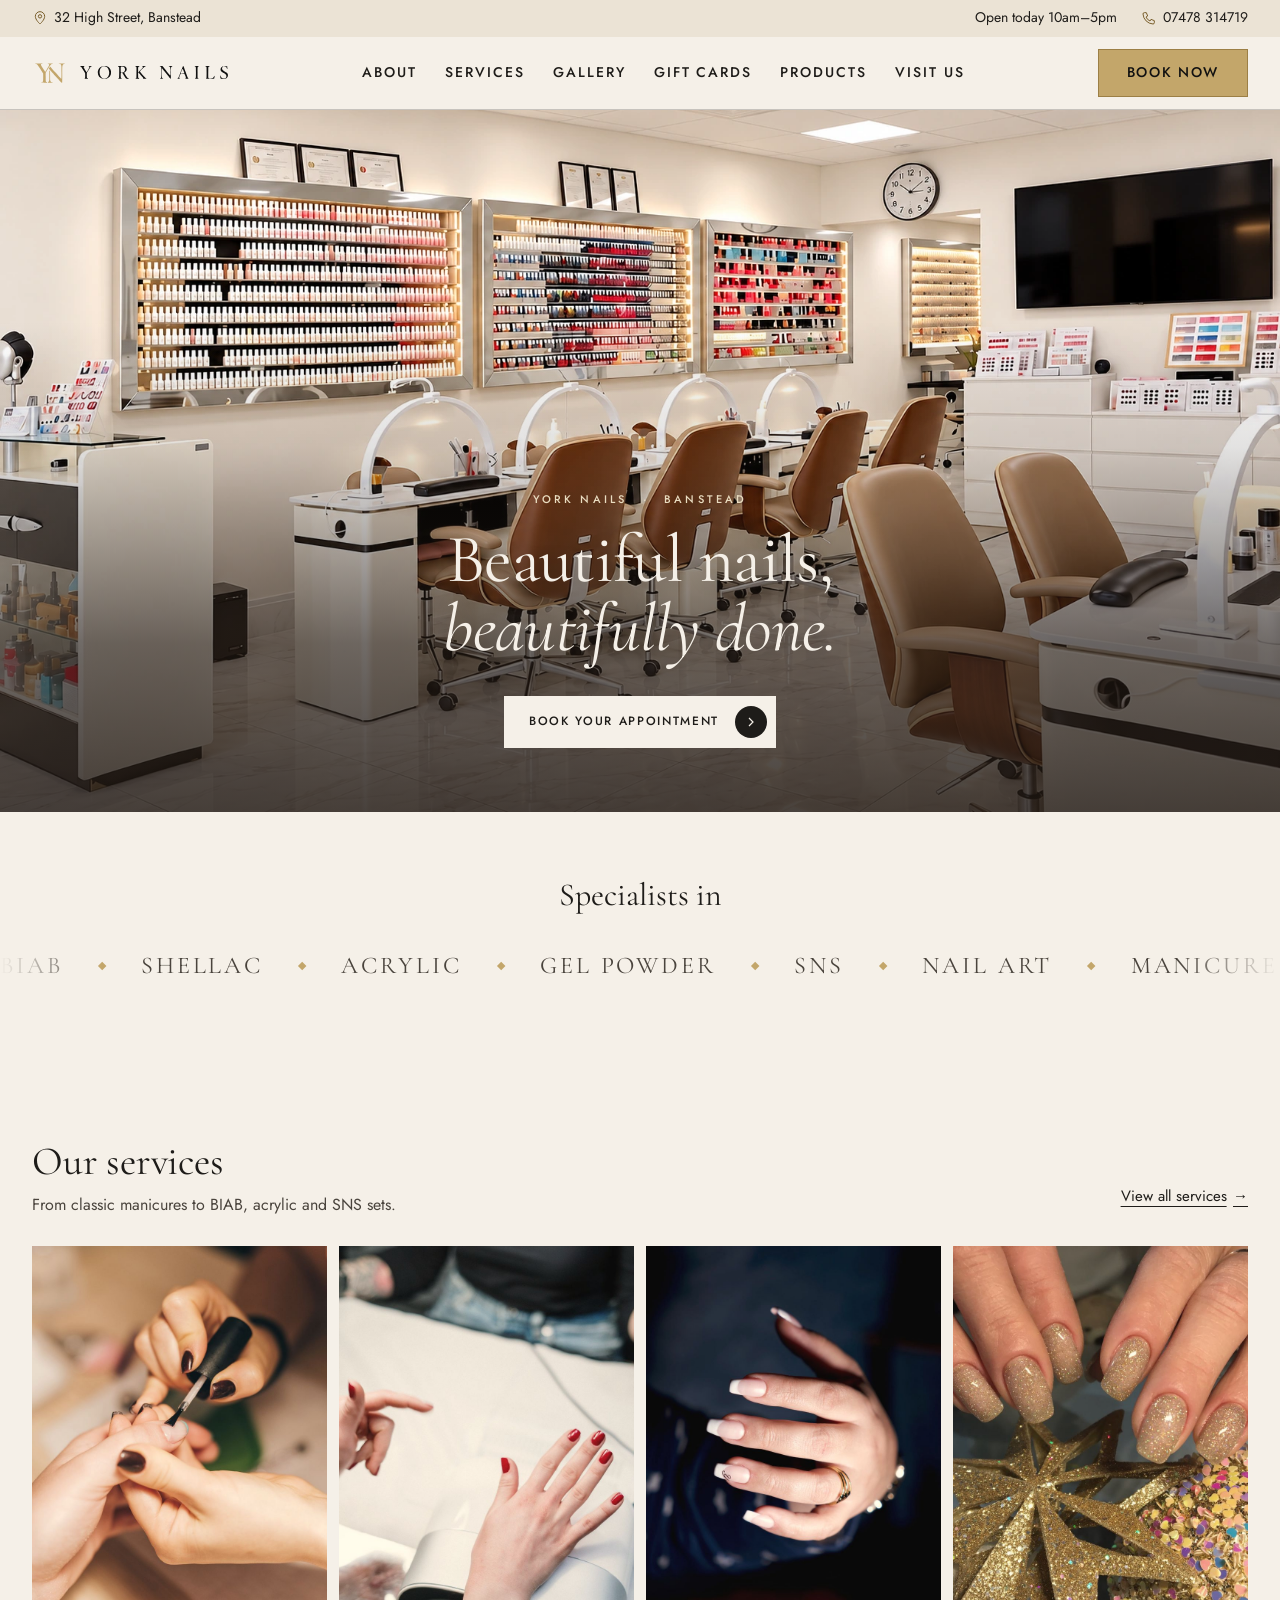
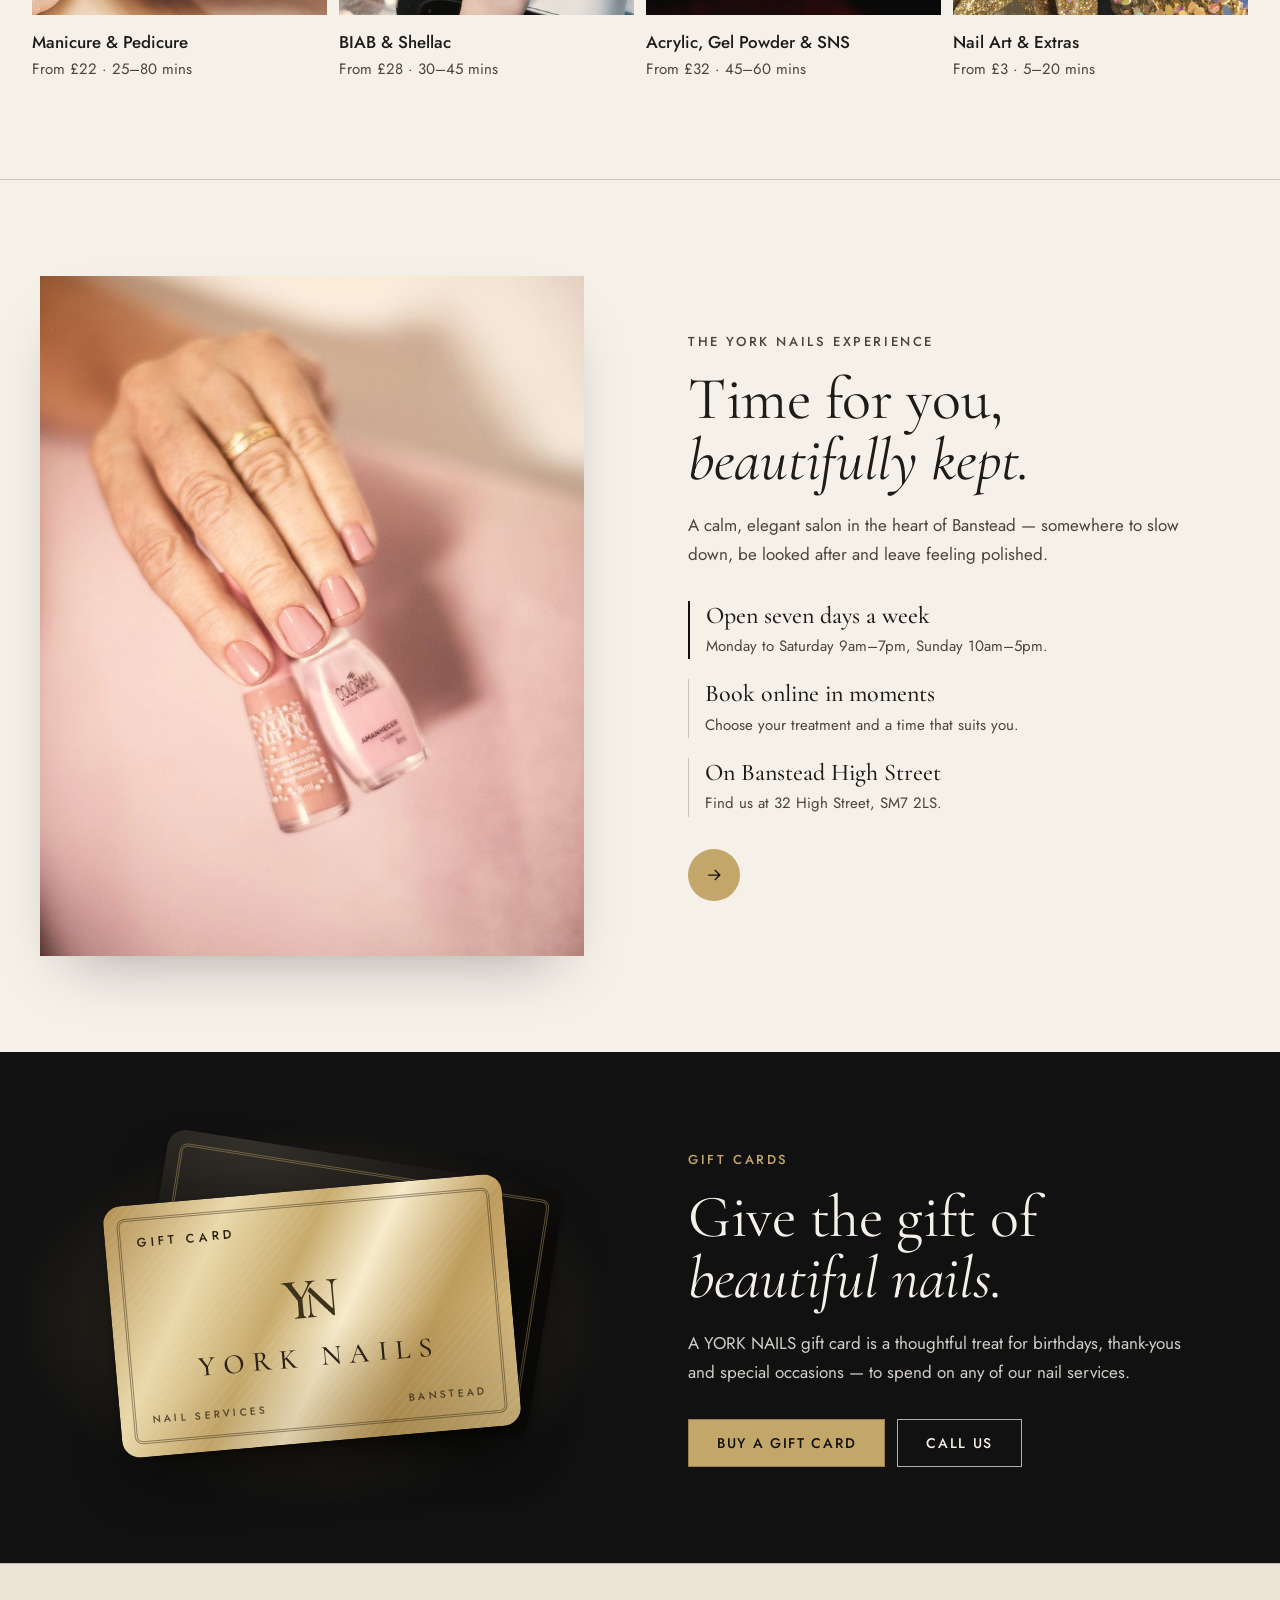
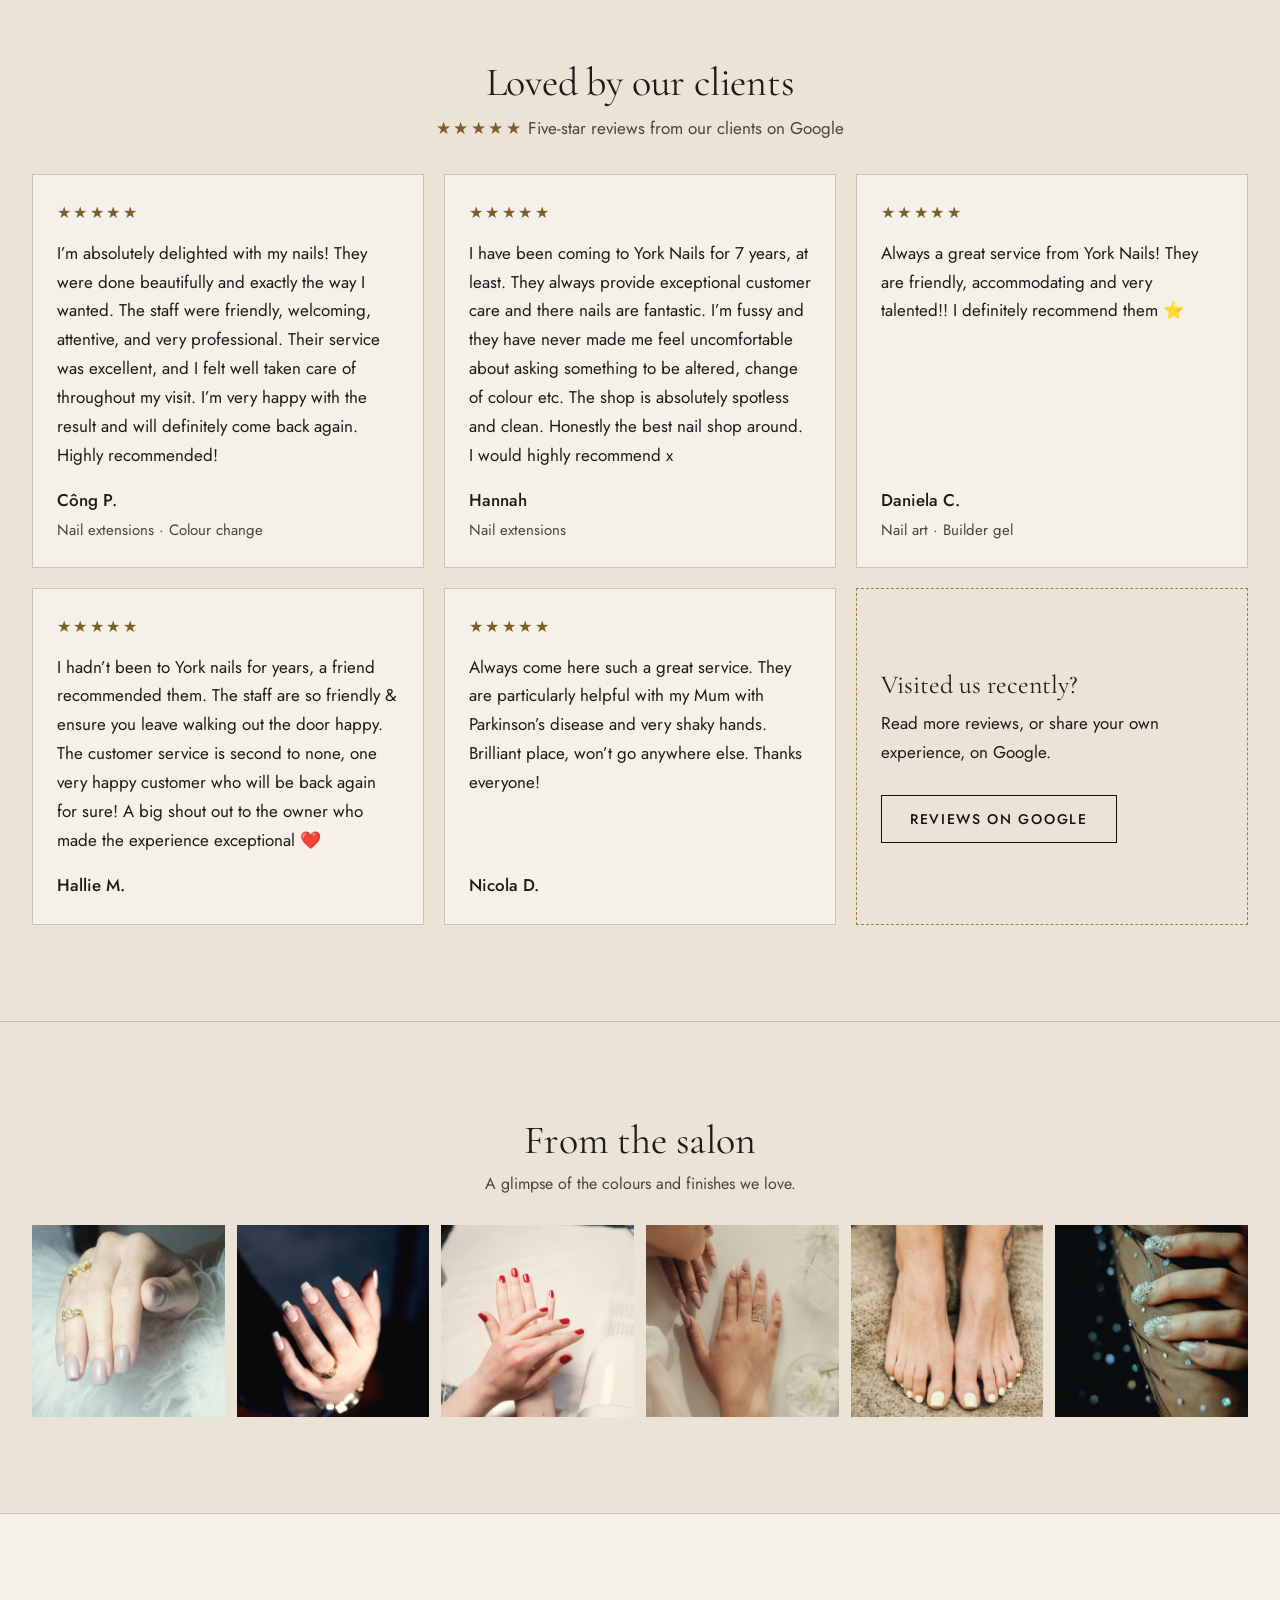
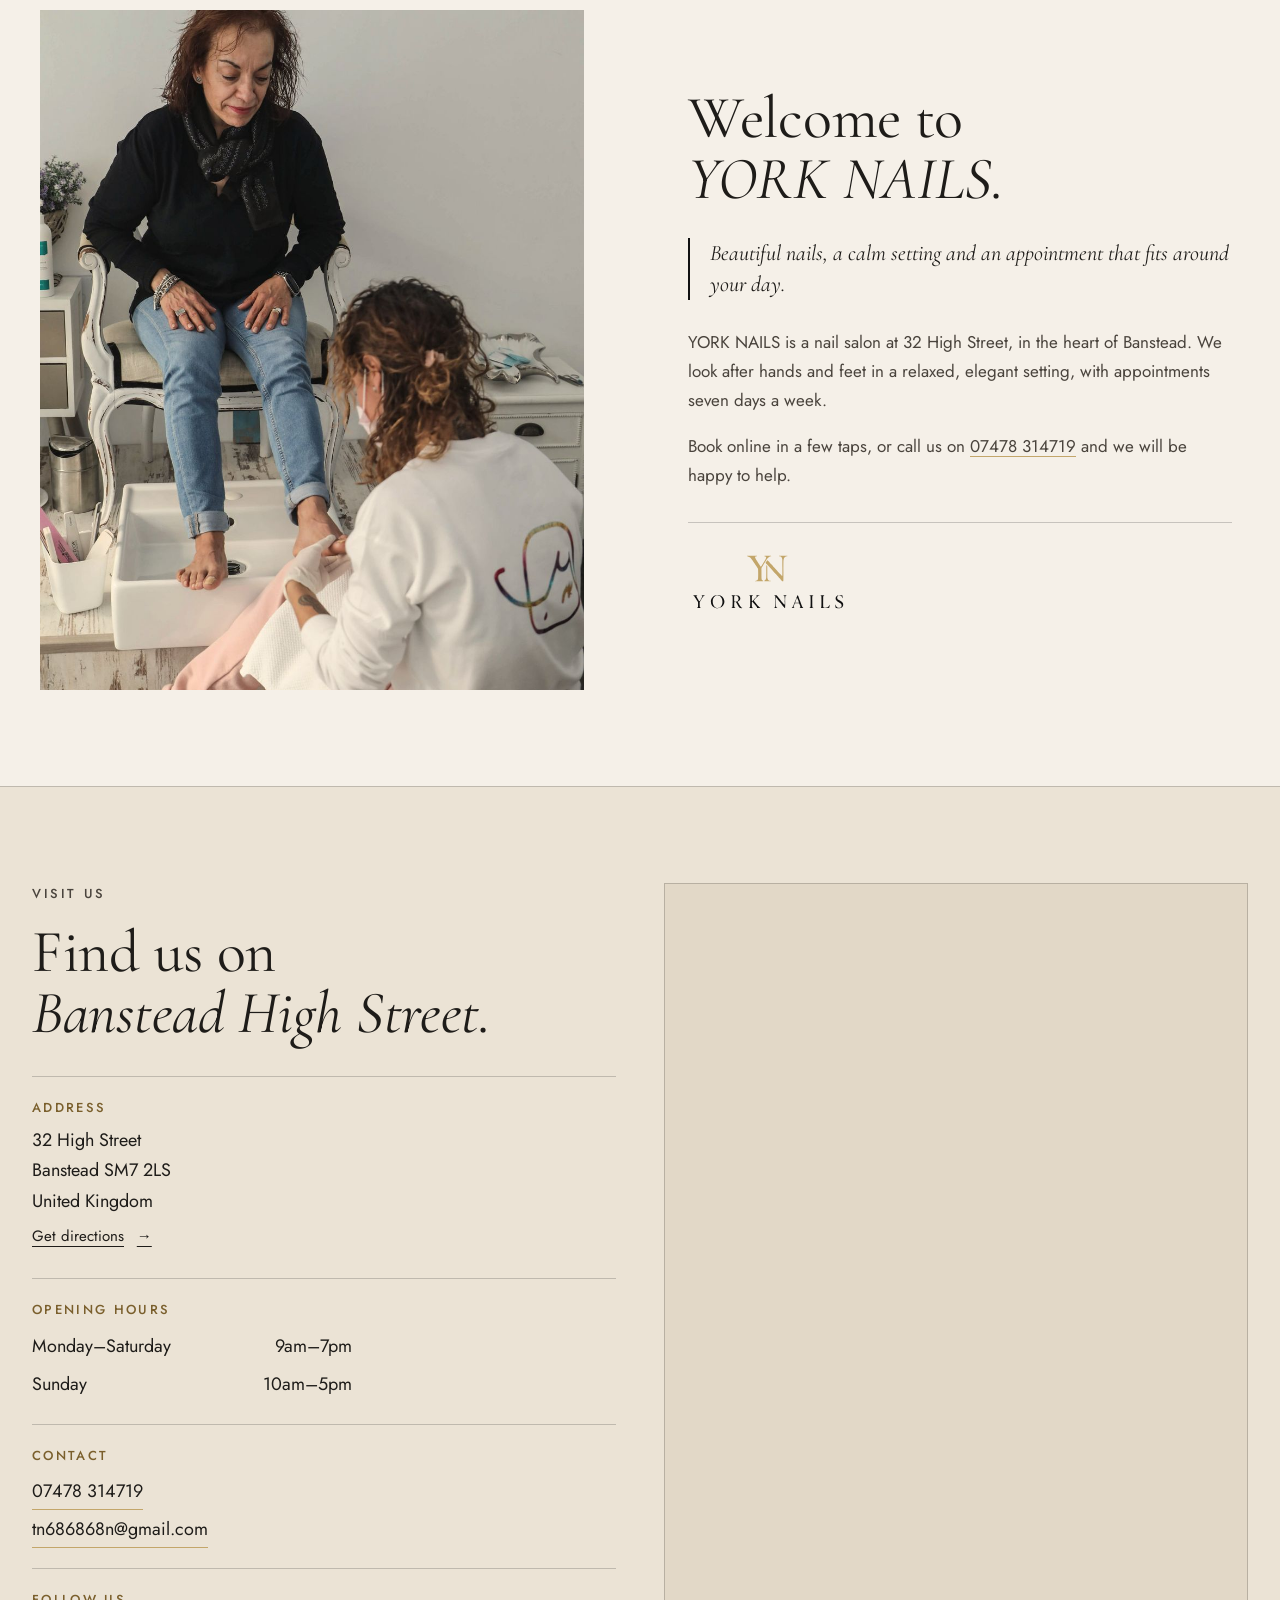
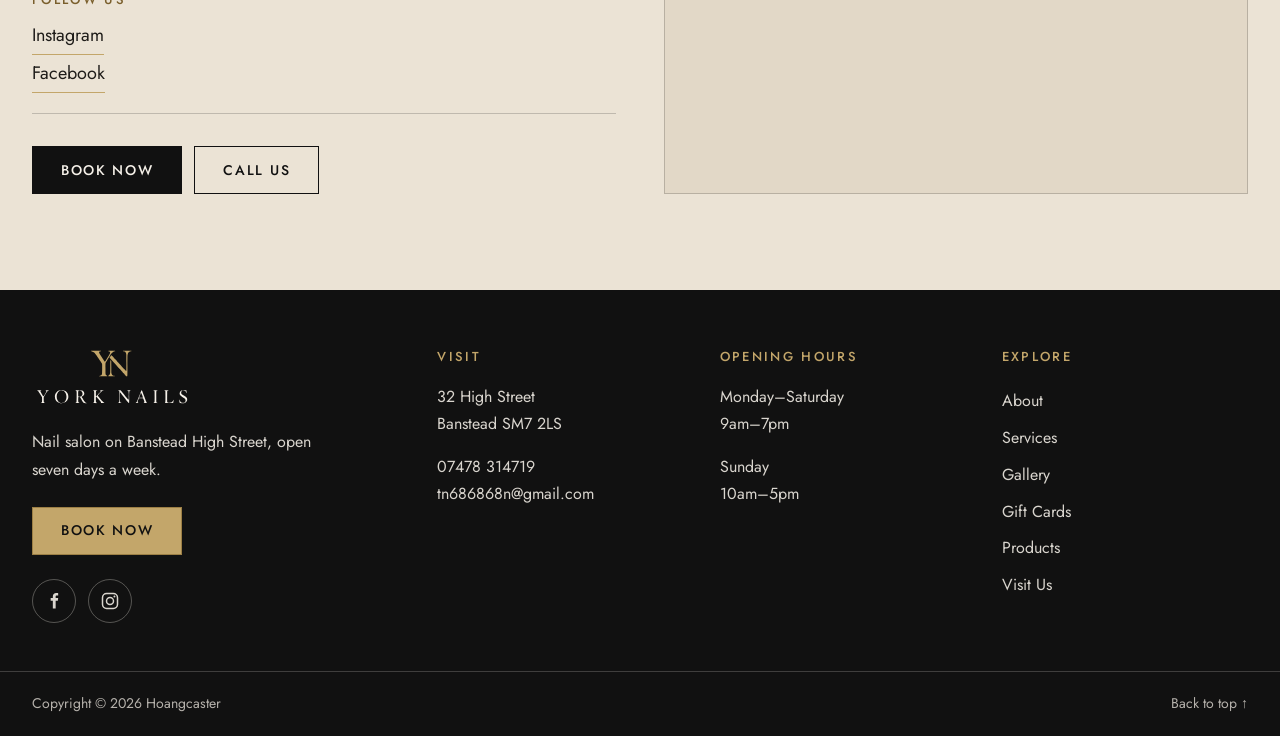
==== commit 7cd12349: "Polish salon hero photography and publish current site updates" ====
--- a/index.html
+++ b/index.html
@@ -128,10 +128,9 @@
     <!-- HERO -->
     <section class="hero" id="top" aria-labelledby="hero-title">
       <div class="hero__frame">
-        <img class="hero__img" src="assets/images/hero.jpg" alt="Inside YORK NAILS: manicure stations, wood-and-leather chairs and walls of polish colours" width="2000" height="1674" fetchpriority="high">
+        <img class="hero__img" src="assets/images/hero-premium.webp" srcset="assets/images/hero-premium-mobile.webp 960w, assets/images/hero-premium.webp 1672w" sizes="100vw" alt="Inside YORK NAILS: manicure stations, wood-and-leather chairs and walls of polish colours" width="1672" height="941" fetchpriority="high">
         <div class="hero__content">
-          <img class="hero__logo" src="assets/logo/york-nails-logo-on-dark.svg" alt="YORK NAILS" width="420" height="164">
-          <span class="rule" aria-hidden="true"></span>
+          <p class="hero__eyebrow">YORK NAILS <span aria-hidden="true">&middot;</span> BANSTEAD</p>
           <h1 class="hero__title" id="hero-title">Beautiful nails,<br><em>beautifully done.</em></h1>
           <a class="pill" href="https://appbooking.vdit.co.uk/Beauty/FindDateTime?cid=20211122100723206319" target="_blank" rel="noopener">
             Book your appointment
--- a/css/styles.css
+++ b/css/styles.css
@@ -234,7 +234,7 @@
 
 /* ---------- Hero ---------- */
 
-.hero { padding: 0 var(--gutter); }
+.hero { padding: 0; }
 .hero__frame {
   position: relative;
   isolation: isolate;
@@ -242,29 +242,40 @@
   min-height: 30rem;
   height: 72svh;
   max-height: 46rem;
-  display: grid; place-items: center;
+  display: grid; place-items: end center;
   background: var(--charcoal);
-  box-shadow: 0 18px 40px -24px rgba(17, 17, 17, .45);
 }
 .hero__img {
   position: absolute; inset: 0; z-index: -2;
-  width: 100%; height: 100%; object-fit: cover;
-}
+  width: 100%; height: 100%; object-fit: cover; object-position: 48% center;
+}
+/* Photo stays clear; only a soft fade along the bottom, behind the title */
 .hero__frame::after {
   content: ""; position: absolute; inset: 0; z-index: -1;
-  background: radial-gradient(ellipse 65% 60% at 50% 50%, rgba(17,17,17,.78) 0%, rgba(17,17,17,.55) 100%);
-}
-/* Neoclassical double frame */
-.hero__frame::before {
-  content: ""; position: absolute; inset: 14px; z-index: 1; pointer-events: none;
-  border: 1px solid var(--gold-hair);
-  outline: 1px solid rgba(195, 166, 106, .3); outline-offset: -7px;
-}
-.hero__content { text-align: center; color: var(--ivory); padding: 2rem var(--gutter); }
-.hero__logo { width: min(17rem, 68vw); margin: 0 auto; }
-.rule {
-  display: block; width: 4.5rem; height: 1px; margin: 1.5rem auto 1.75rem;
-  background: var(--gold);
+  background: linear-gradient(to bottom, transparent 30%, rgba(32,24,18,.12) 48%, rgba(32,24,18,.64) 76%, rgba(32,24,18,.82) 100%);
+}
+.hero__eyebrow {
+  margin-bottom: 1rem;
+  font-size: .6875rem; font-weight: 500; letter-spacing: .28em;
+  color: var(--gold-soft);
+}
+.hero__eyebrow span { margin-inline: .6rem; }
+.hero__content {
+  text-align: center; color: var(--ivory);
+  padding: 2rem var(--gutter) clamp(2.5rem, 5vw, 4rem);
+  animation: hero-arrive .9s var(--ease) both;
+}
+.hero .pill {
+  background: var(--ivory); color: var(--ink); border-color: var(--ivory);
+  backdrop-filter: none; font-size: .75rem; letter-spacing: .14em;
+  transition: background-color .25s var(--ease), border-color .25s var(--ease);
+}
+.hero .pill:hover { background: var(--gold-soft); border-color: var(--gold-soft); }
+.hero .pill__icon { background: var(--ink); color: var(--ivory); transition: transform .25s var(--ease); }
+.hero .pill:hover .pill__icon { transform: translateX(2px); }
+@keyframes hero-arrive {
+  from { opacity: 0; transform: translateY(16px); }
+  to { opacity: 1; transform: translateY(0); }
 }
 .hero__title {
   font-family: var(--serif);
@@ -273,7 +284,7 @@
   line-height: 1.02;
   letter-spacing: -.01em;
   margin-bottom: 2rem;
-  text-shadow: 0 2px 24px rgba(0, 0, 0, .25);
+  text-shadow: 0 2px 16px rgba(32, 24, 18, .2);
 }
 
 /* ---------- Sections ---------- */
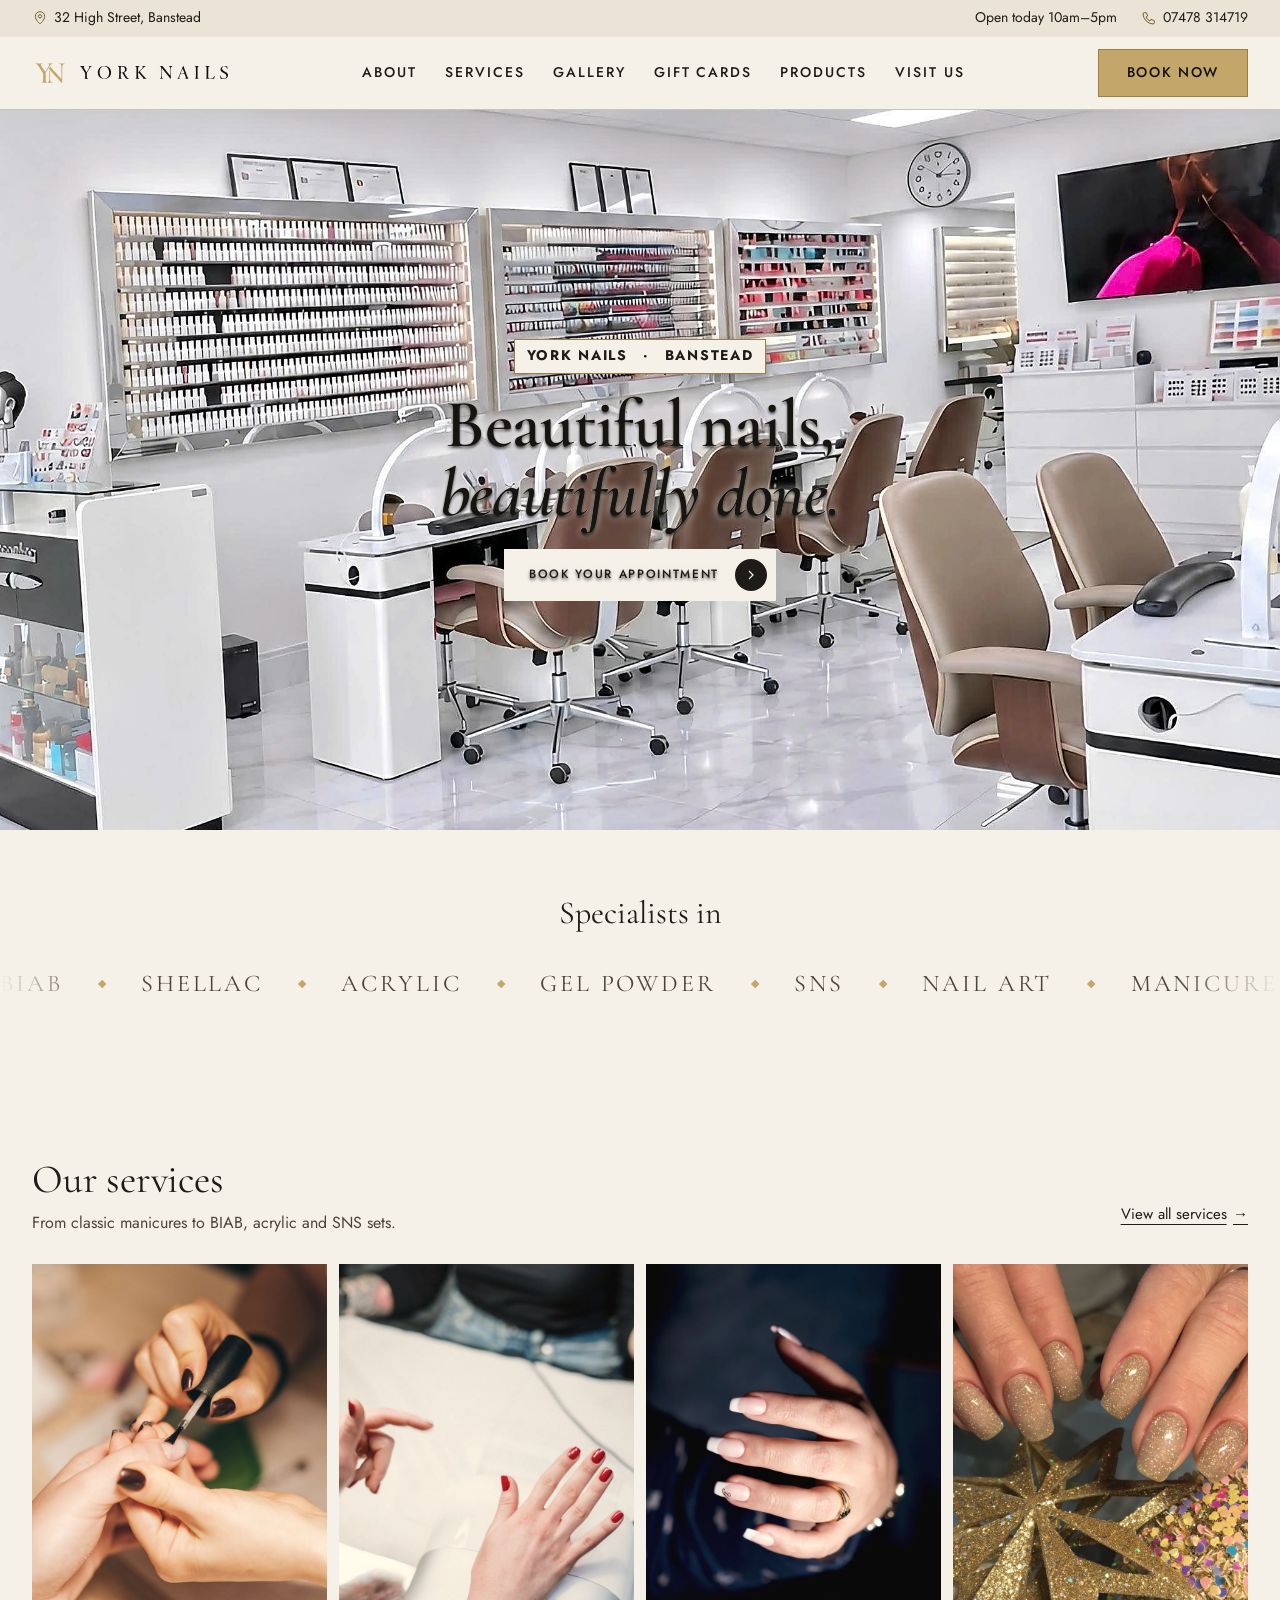
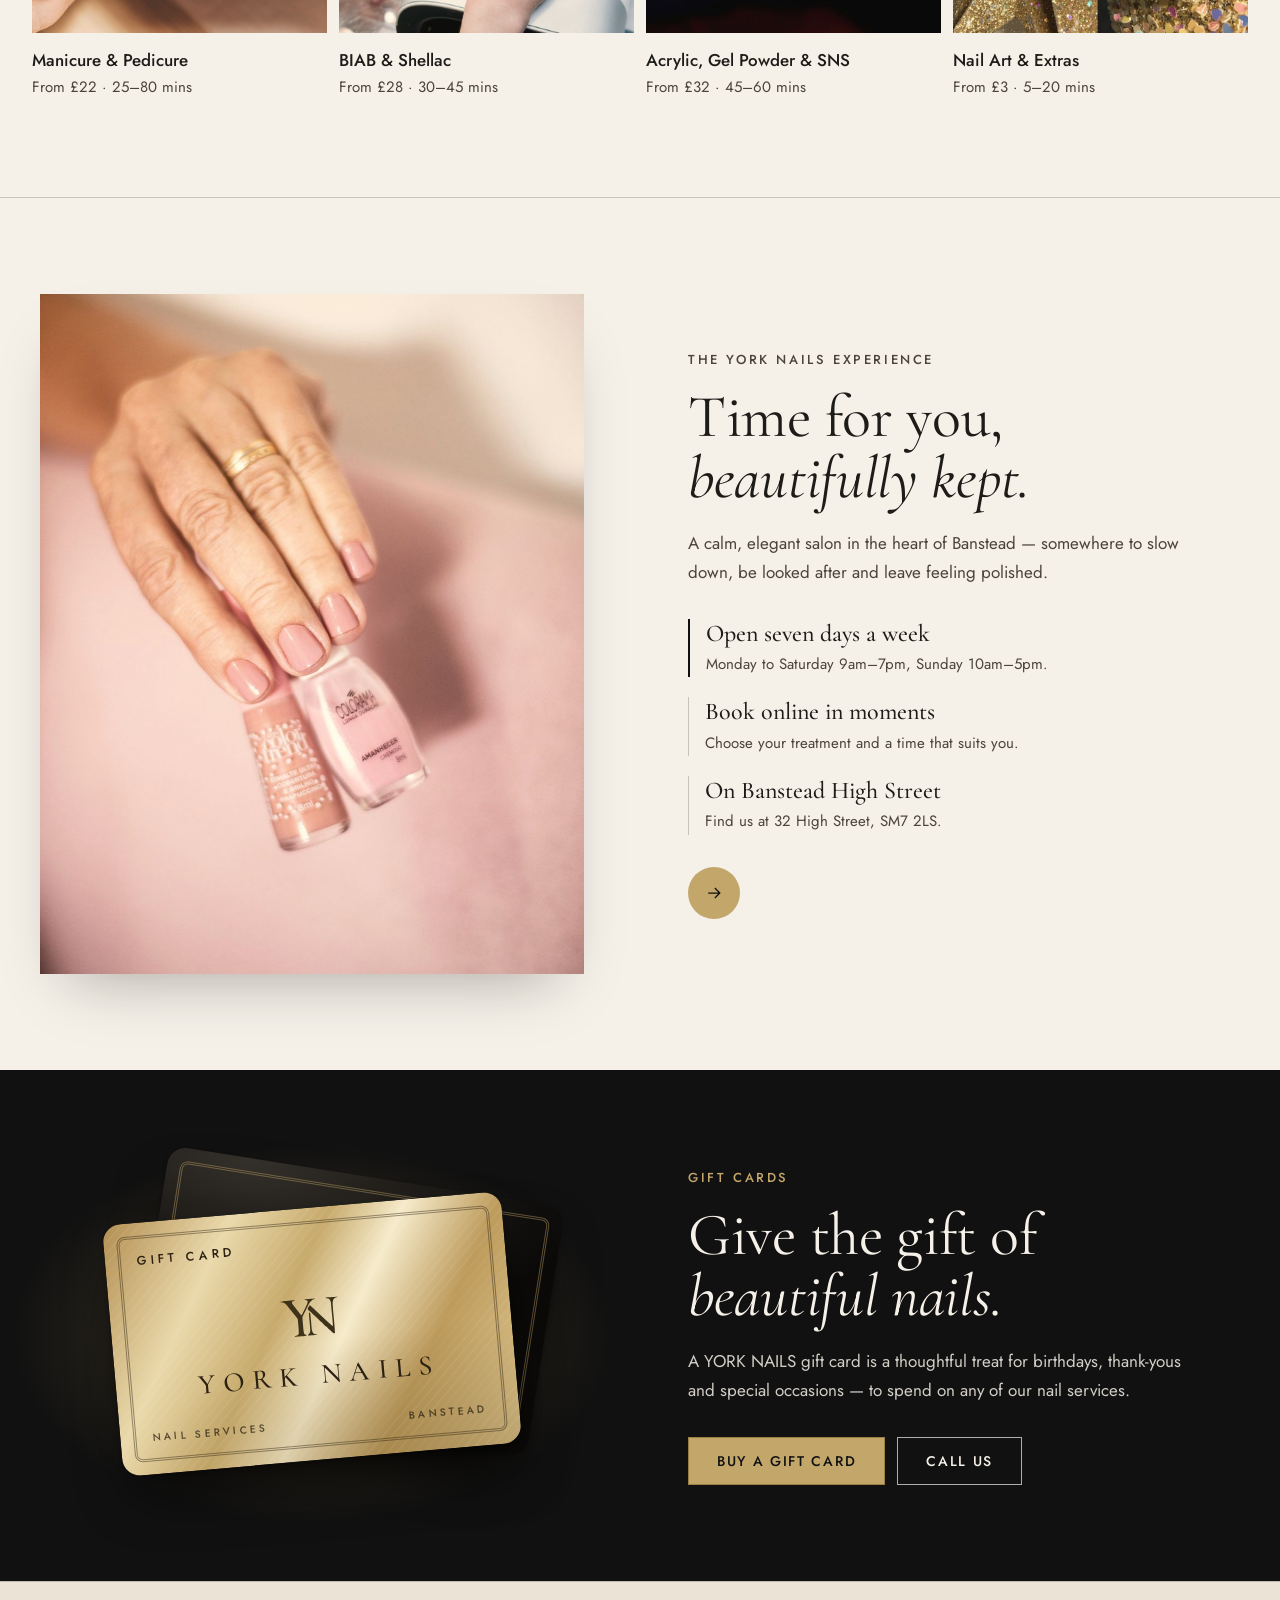
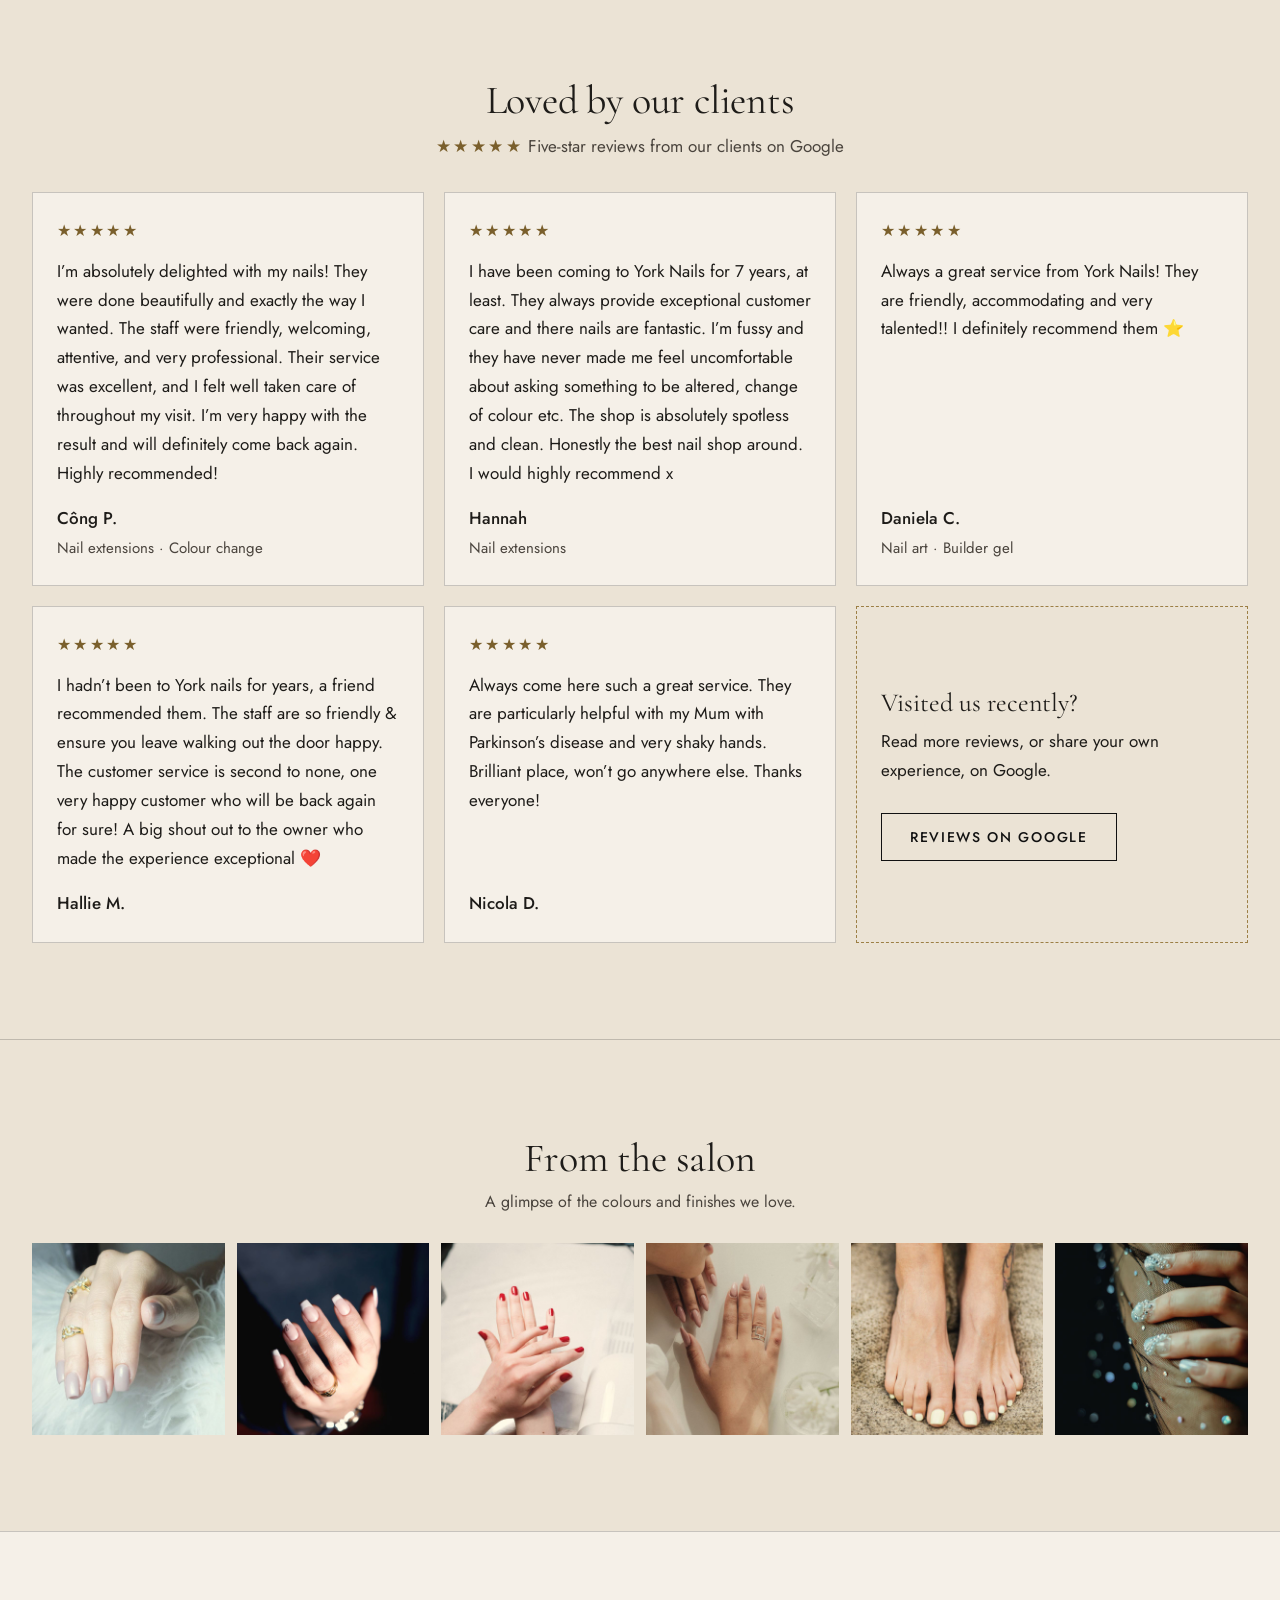
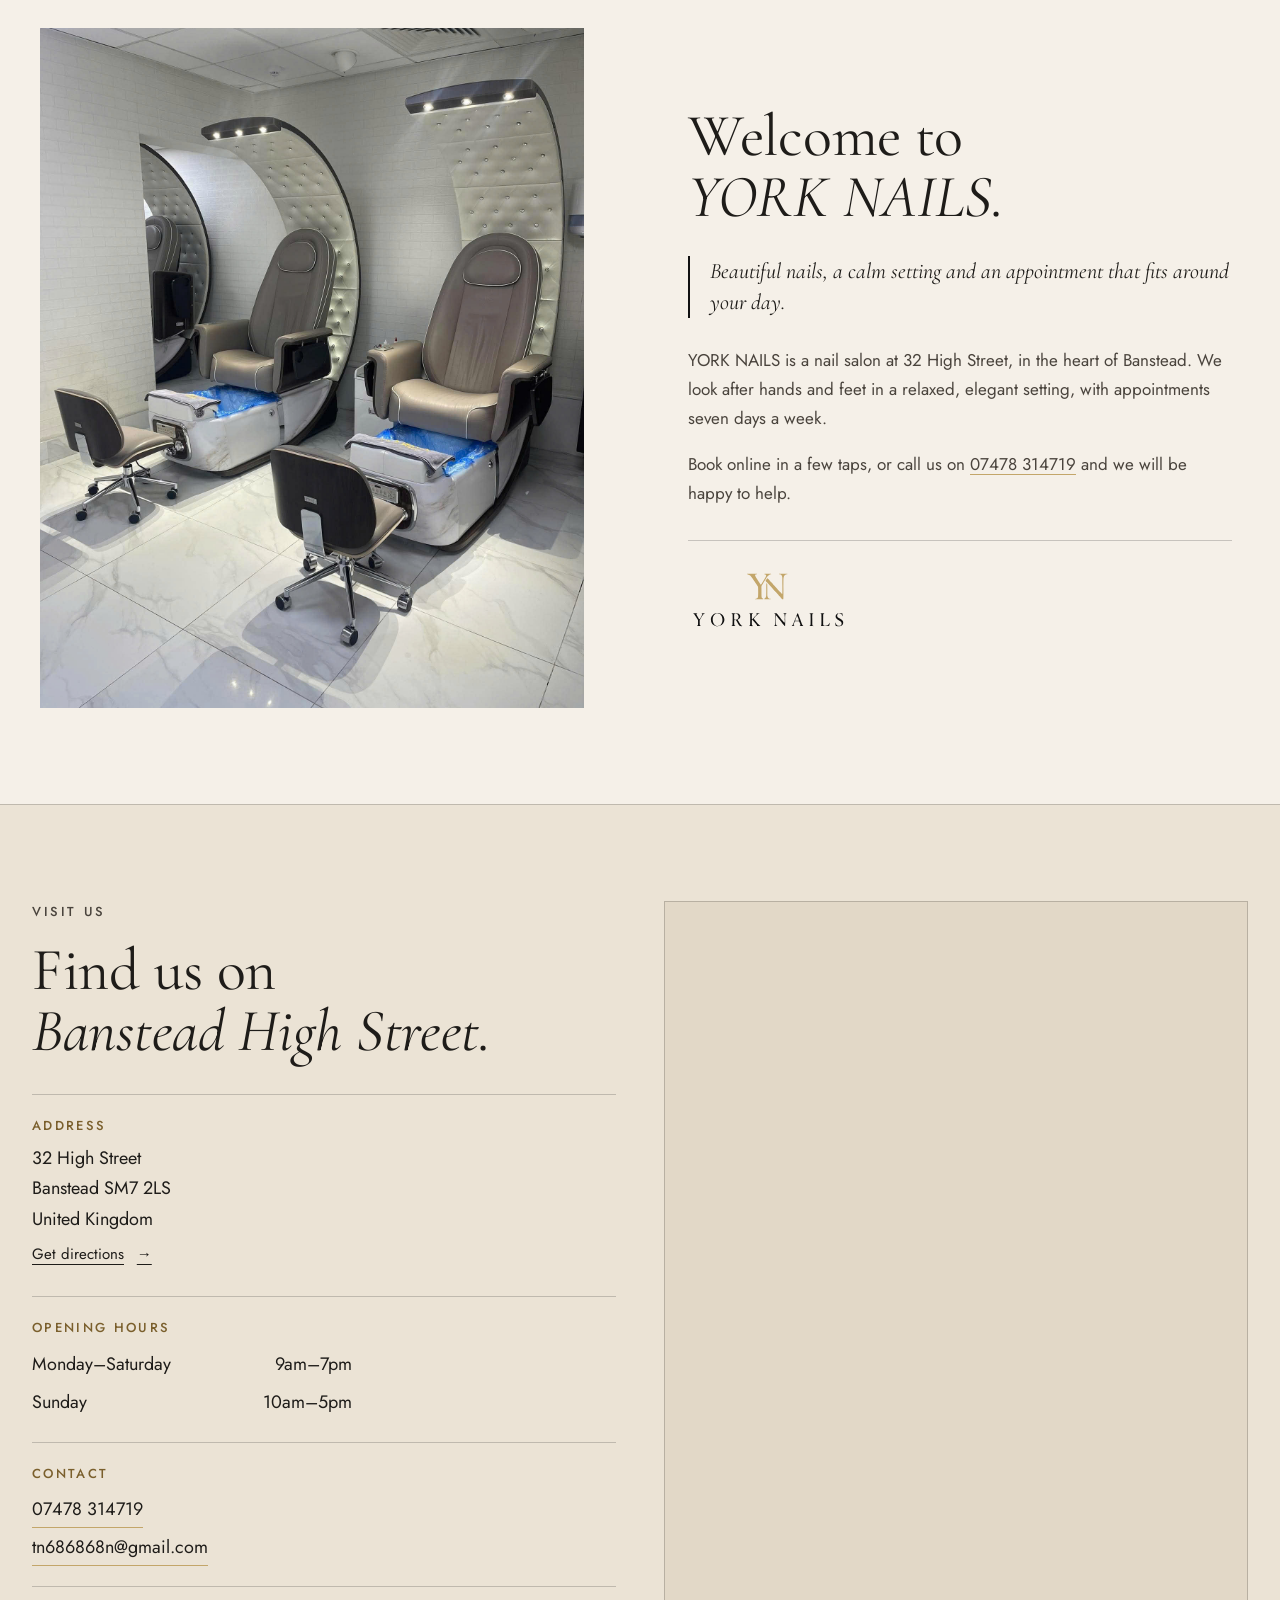
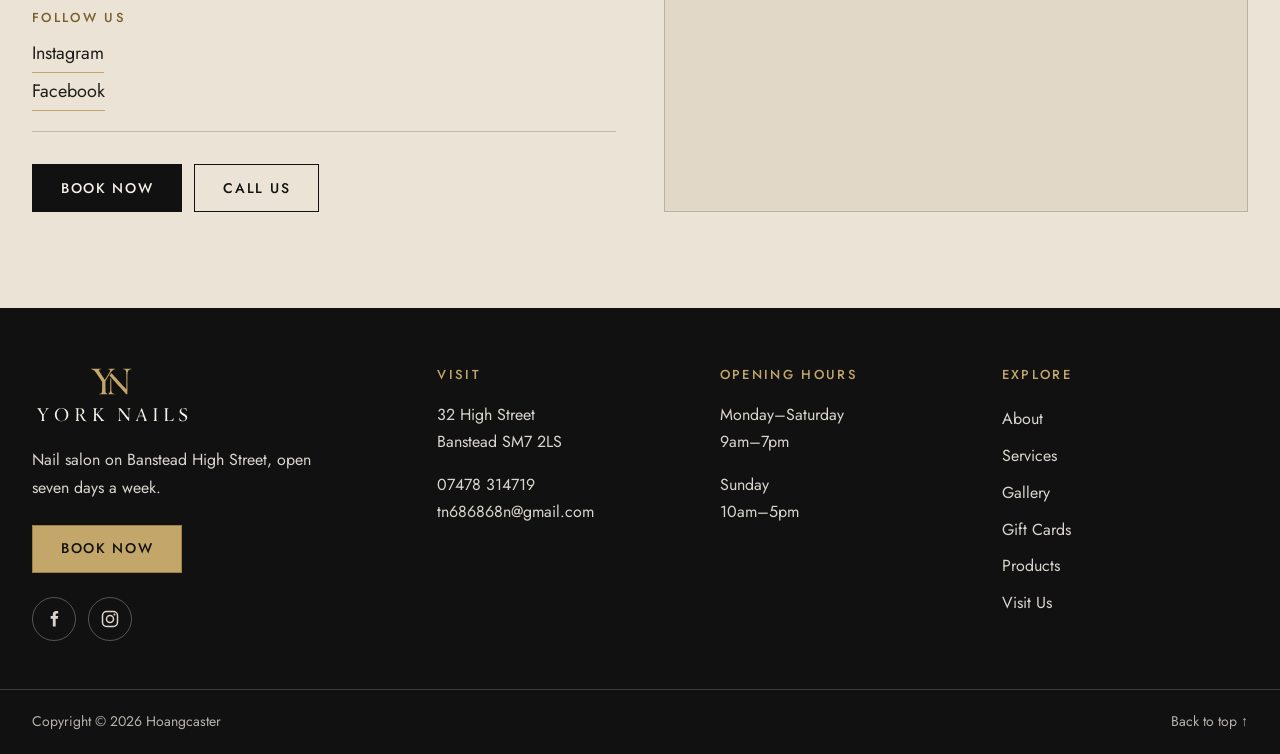
==== commit a8fcc802: "Improve hero text contrast and mobile layout" ====
--- a/index.html
+++ b/index.html
@@ -128,7 +128,7 @@
     <!-- HERO -->
     <section class="hero" id="top" aria-labelledby="hero-title">
       <div class="hero__frame">
-        <img class="hero__img" src="assets/images/hero-premium.webp" srcset="assets/images/hero-premium-mobile.webp 960w, assets/images/hero-premium.webp 1672w" sizes="100vw" alt="Inside YORK NAILS: manicure stations, wood-and-leather chairs and walls of polish colours" width="1672" height="941" fetchpriority="high">
+        <img class="hero__img" src="assets/images/hero-shop.webp" alt="Inside YORK NAILS, showing the full salon and its manicure stations" width="4096" height="3428" fetchpriority="high">
         <div class="hero__content">
           <p class="hero__eyebrow">YORK NAILS <span aria-hidden="true">&middot;</span> BANSTEAD</p>
           <h1 class="hero__title" id="hero-title">Beautiful nails,<br><em>beautifully done.</em></h1>
--- a/css/styles.css
+++ b/css/styles.css
@@ -238,31 +238,32 @@
 .hero__frame {
   position: relative;
   isolation: isolate;
+  aspect-ratio: 3 / 2;
   overflow: hidden;
-  min-height: 30rem;
-  height: 72svh;
-  max-height: 46rem;
-  display: grid; place-items: end center;
-  background: var(--charcoal);
+  display: grid; place-items: center;
 }
 .hero__img {
   position: absolute; inset: 0; z-index: -2;
-  width: 100%; height: 100%; object-fit: cover; object-position: 48% center;
-}
-/* Photo stays clear; only a soft fade along the bottom, behind the title */
-.hero__frame::after {
-  content: ""; position: absolute; inset: 0; z-index: -1;
-  background: linear-gradient(to bottom, transparent 30%, rgba(32,24,18,.12) 48%, rgba(32,24,18,.64) 76%, rgba(32,24,18,.82) 100%);
+  width: 100%; height: 100%; object-fit: cover; object-position: center 48%;
 }
 .hero__eyebrow {
-  margin-bottom: 1rem;
-  font-size: .6875rem; font-weight: 500; letter-spacing: .28em;
-  color: var(--gold-soft);
+  display: table;
+  margin: 0 auto 1rem;
+  padding: .3rem .75rem;
+  border: 1px solid var(--gold-line);
+  background: var(--paper);
+  color: var(--ink);
+  font-size: .875rem; font-weight: 700; letter-spacing: .12em;
+  text-shadow: none;
+  box-shadow: 0 2px 8px rgba(0,0,0,.25);
 }
 .hero__eyebrow span { margin-inline: .6rem; }
 .hero__content {
-  text-align: center; color: var(--ivory);
-  padding: 2rem var(--gutter) clamp(2.5rem, 5vw, 4rem);
+  max-width: calc(100% - 2rem);
+  margin-bottom: 0;
+  padding: 1rem clamp(1rem, 3vw, 2rem);
+  text-align: center; color: #171512;
+  text-shadow: 0 2px 3px rgba(0,0,0,.62), 0 0 7px rgba(245,240,232,.95);
   animation: hero-arrive .9s var(--ease) both;
 }
 .hero .pill {
@@ -279,12 +280,14 @@
 }
 .hero__title {
   font-family: var(--serif);
-  font-weight: 400;
+  font-weight: 600;
   font-size: clamp(2.25rem, 8vw, 4.25rem);
   line-height: 1.02;
   letter-spacing: -.01em;
-  margin-bottom: 2rem;
-  text-shadow: 0 2px 16px rgba(32, 24, 18, .2);
+  margin-bottom: 1.25rem;
+  -webkit-text-stroke: .45px rgba(245,240,232,.9);
+  paint-order: stroke fill;
+  text-shadow: 0 2px 3px rgba(0,0,0,.7), 0 0 8px rgba(245,240,232,.95);
 }
 
 /* ---------- Sections ---------- */
@@ -639,7 +642,6 @@
   .header__bookbar { display: none; }
   .brand__word { width: 9.5rem; }
 
-  .hero__frame { height: 78svh; max-height: 50rem; }
 
   .section-bar__link { display: inline-flex; }
   .services__all { display: none; }
@@ -660,6 +662,8 @@
 
 @media (min-width: 64em) {
   :root { --gutter: 2rem; }
+  .hero__frame { aspect-ratio: 16 / 9; }
+  .hero__content { margin-bottom: 0; }
   .menu-toggle, .menu { display: none !important; }
 
   .nav { display: block; justify-self: center; }
@@ -697,6 +701,13 @@
   .menu-items__price { grid-column: 3; grid-row: 1; }
 }
 
+@media (max-width: 47.99em) {
+  .hero__frame { height: calc(100svh - 9.5rem); min-height: 0; aspect-ratio: auto; }
+  .hero__content { padding: .5rem .25rem; }
+  .hero__eyebrow { margin-bottom: .5rem; font-size: .8125rem; }
+  .hero__title { font-size: clamp(1.75rem, 8vw, 3rem); margin-bottom: .75rem; }
+}
+
 /* ---------- Reduced motion ---------- */
 
 @media (prefers-reduced-motion: reduce) {
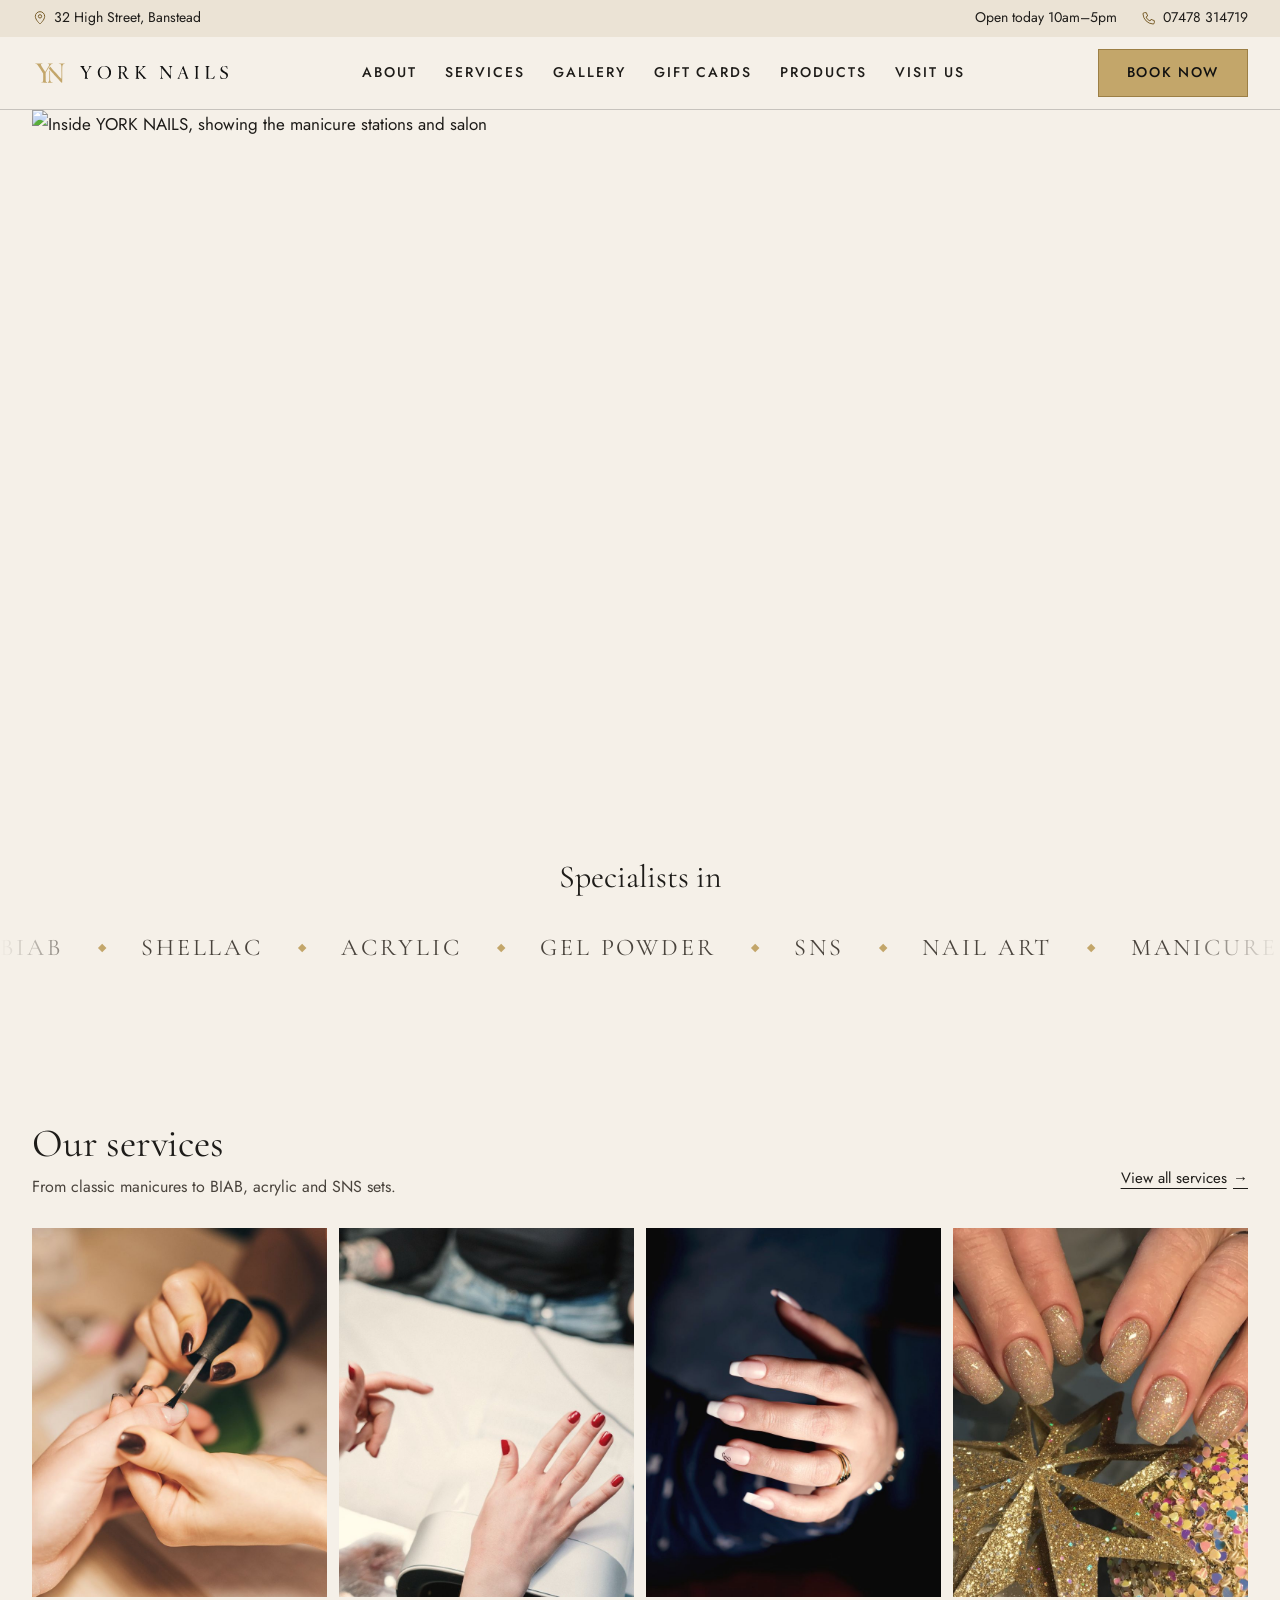
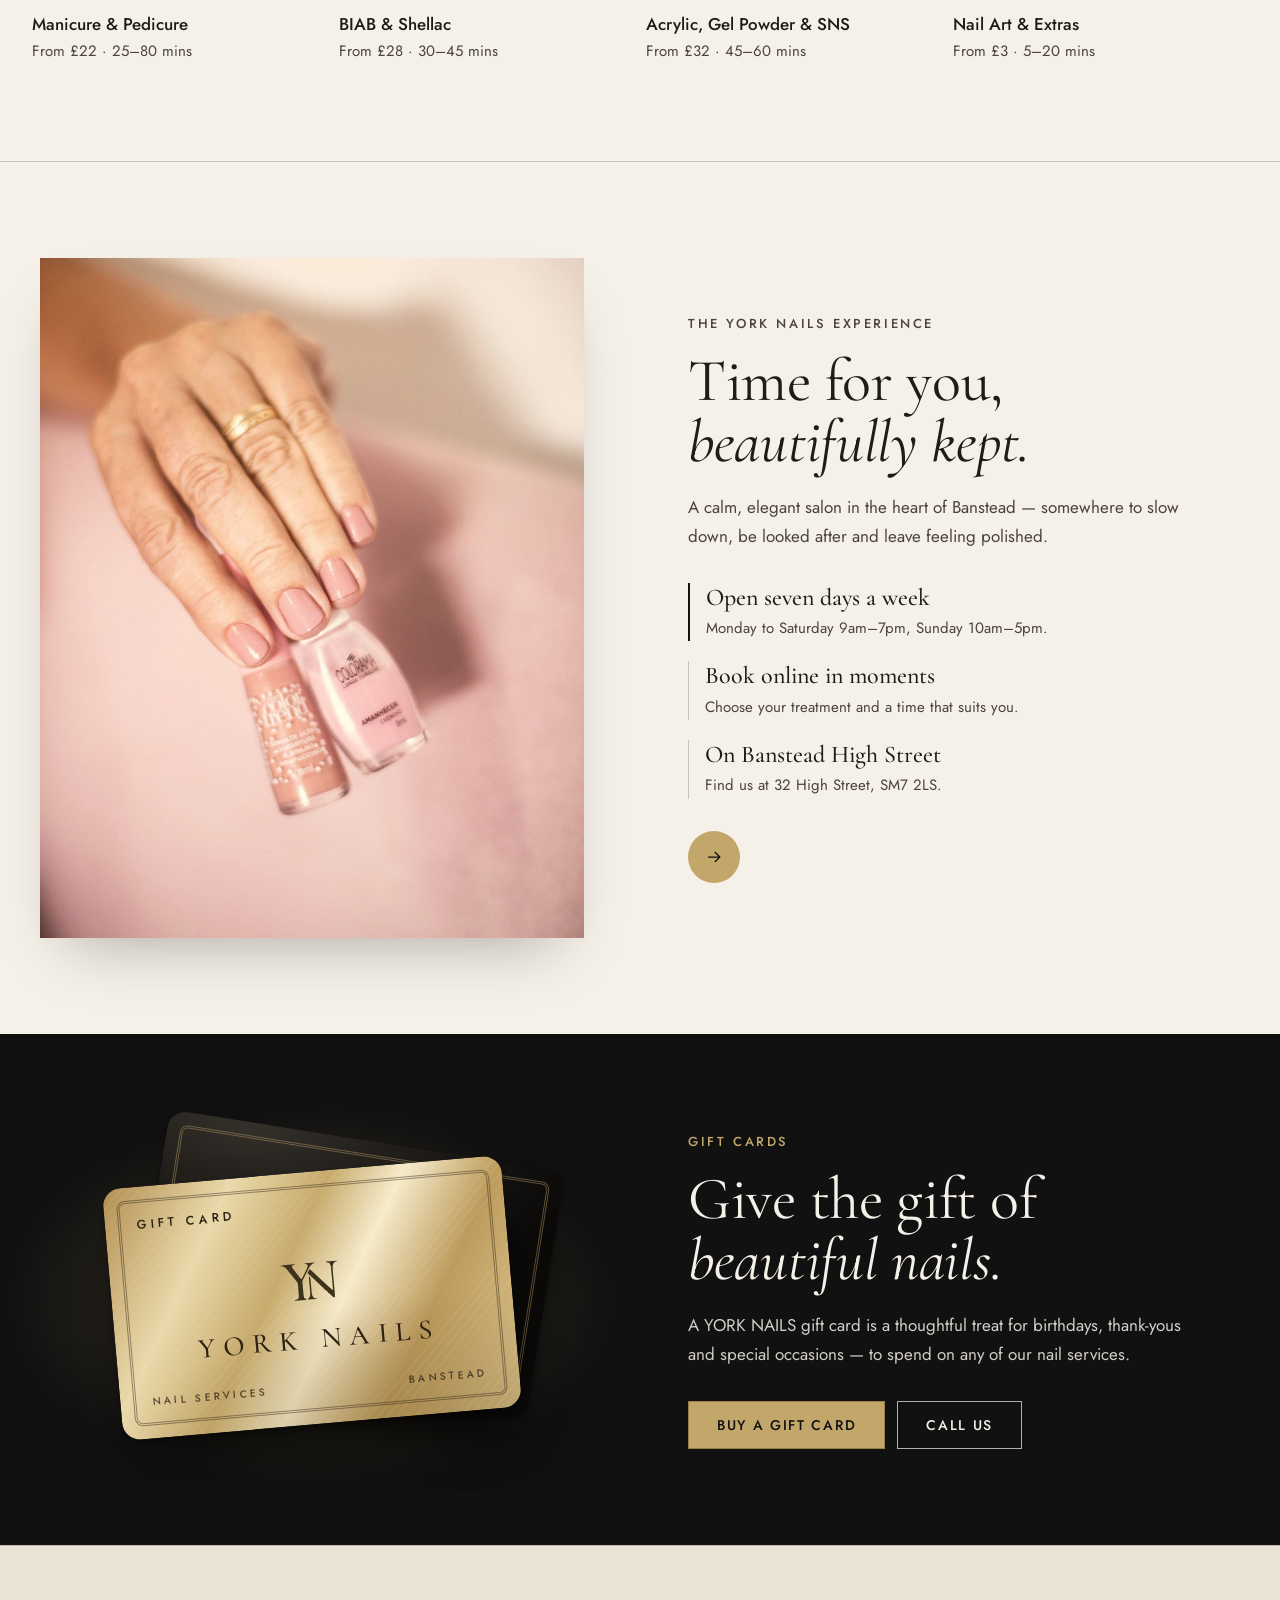
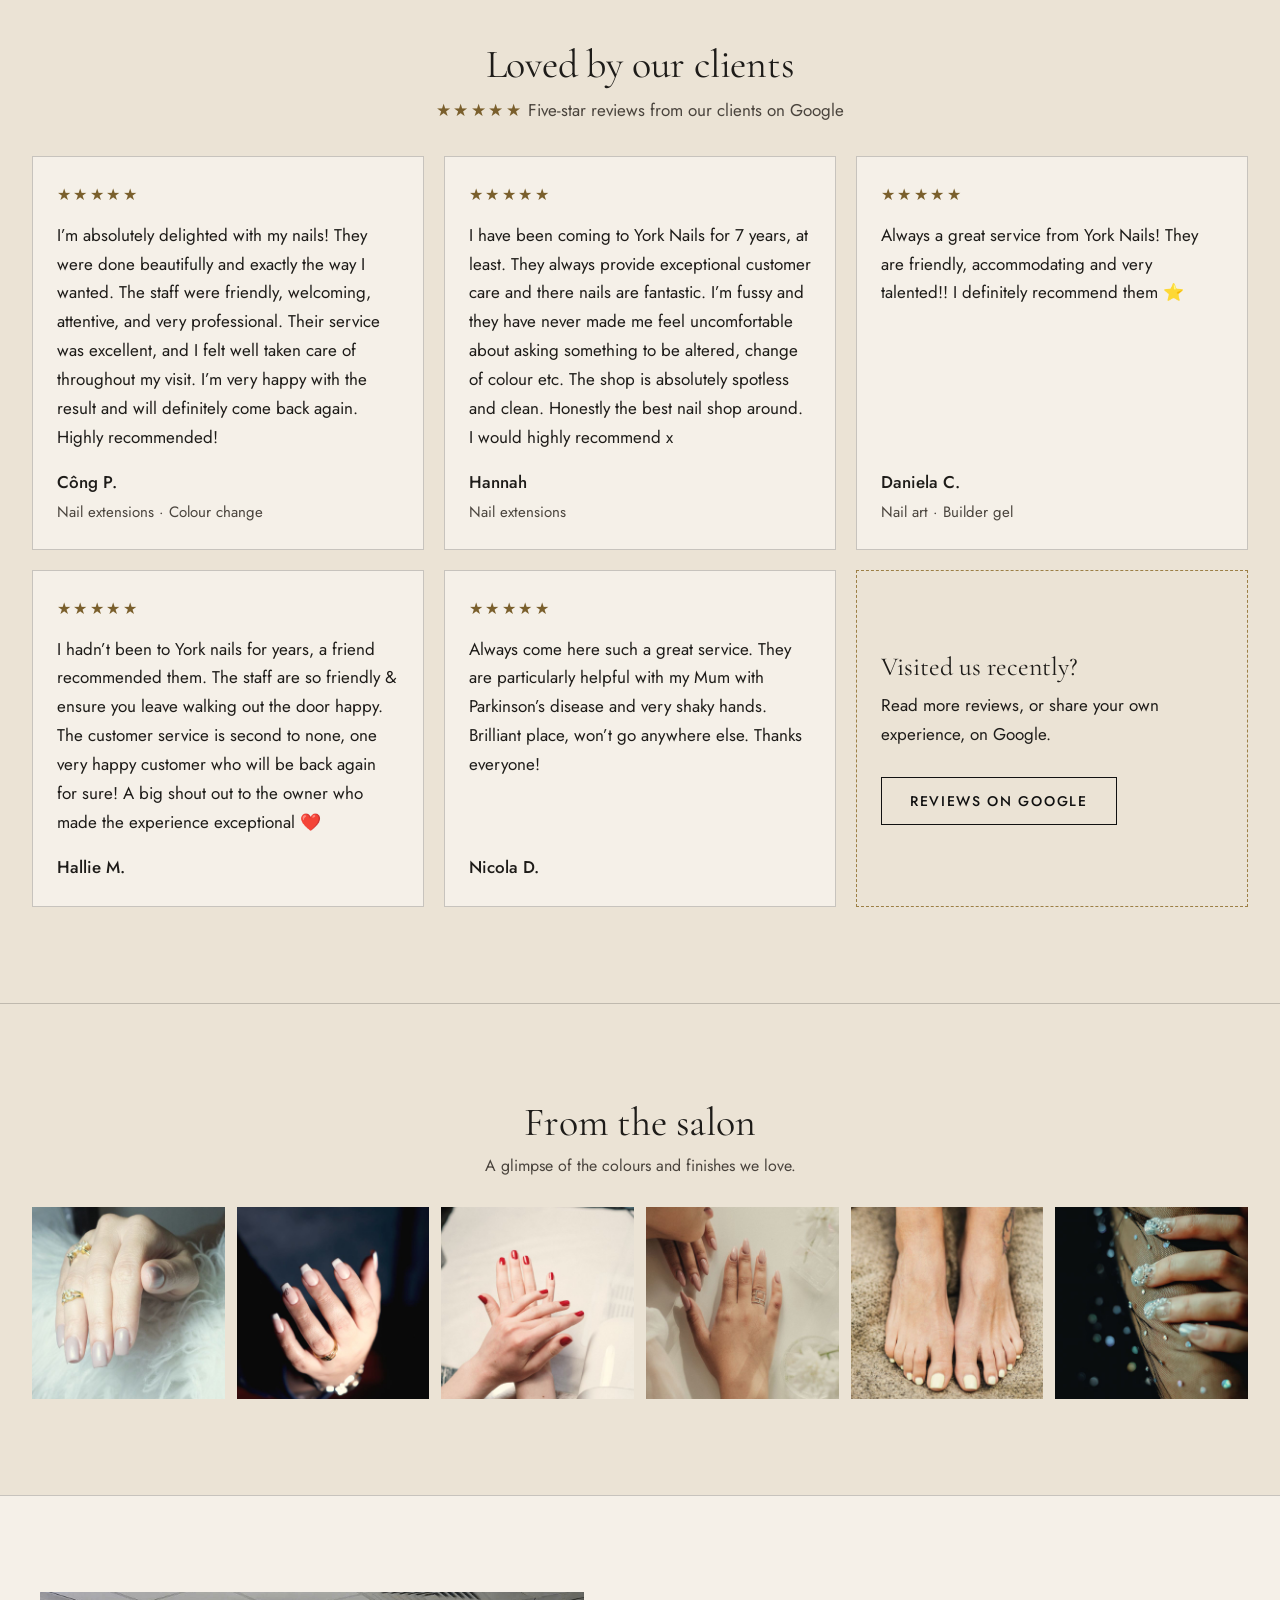
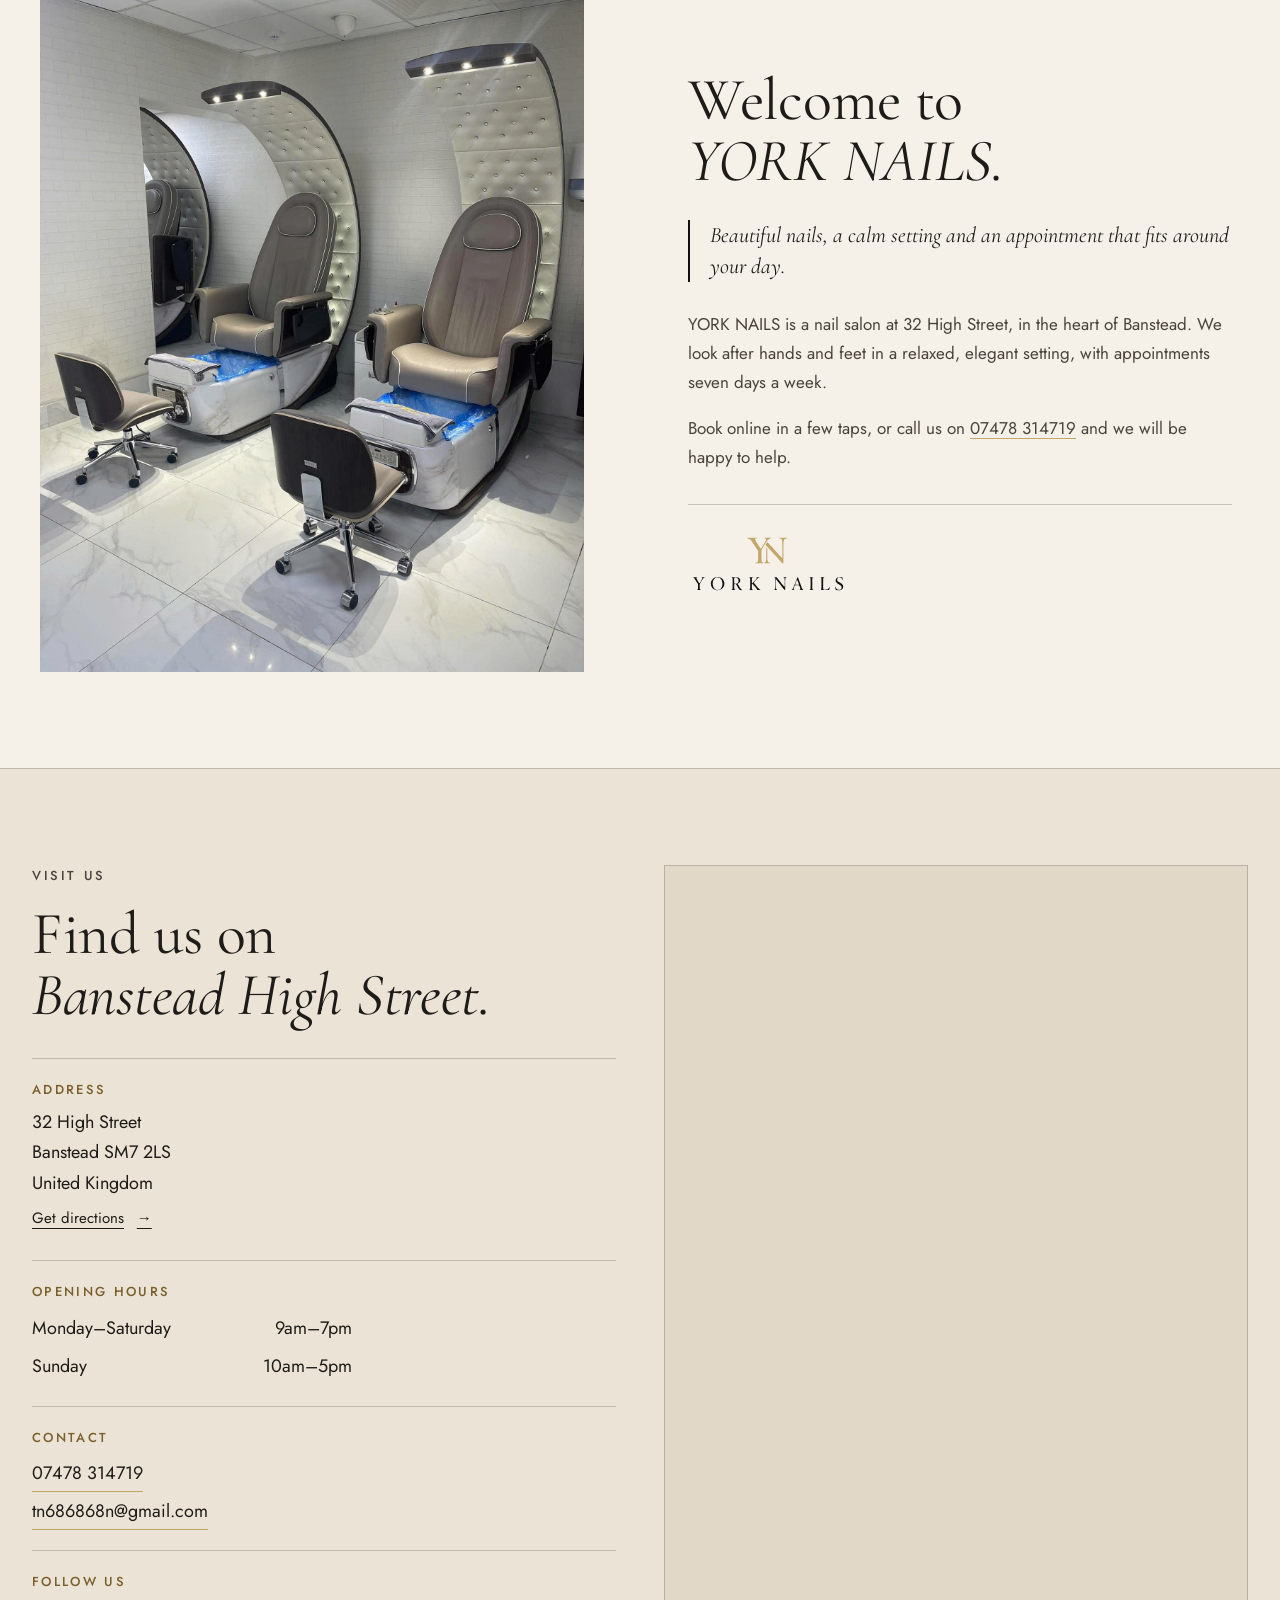
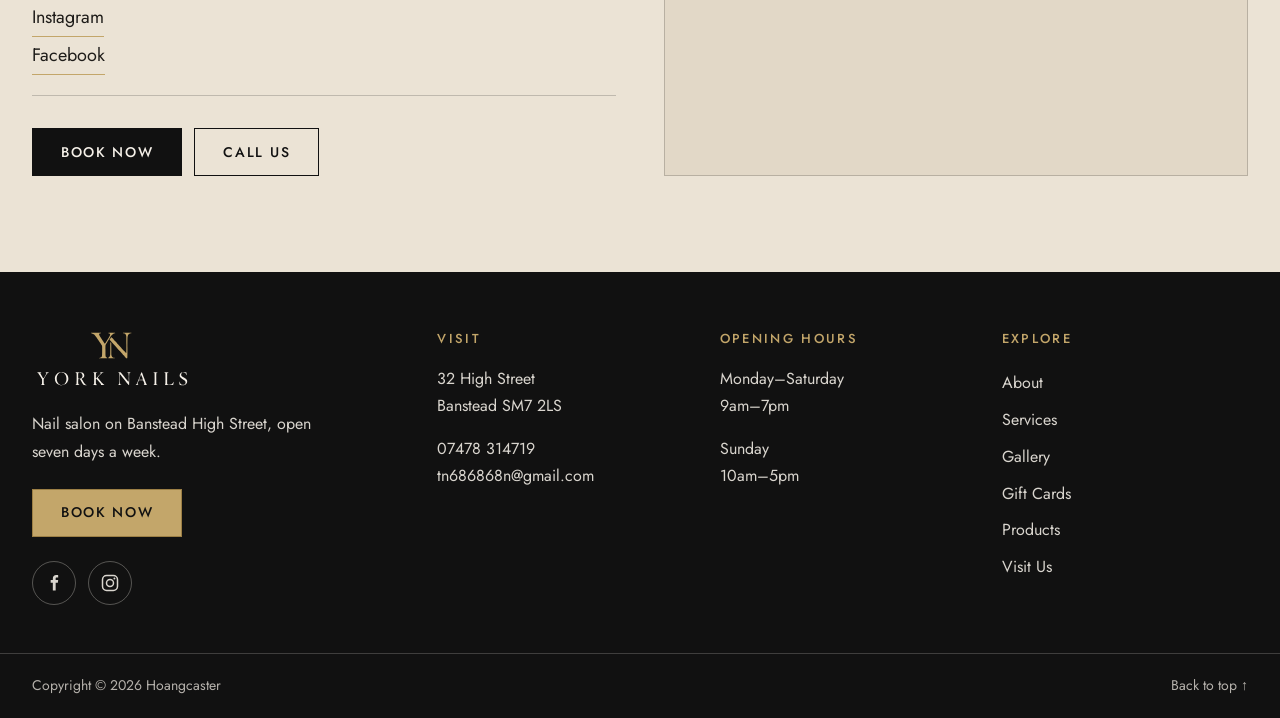
==== commit 24875b60: "Update YORK NAILS hero and booking links" ====
--- a/index.html
+++ b/index.html
@@ -49,7 +49,7 @@
     ],
     "potentialAction": {
       "@type": "ReserveAction",
-      "target": "https://appbooking.vdit.co.uk/Beauty/FindDateTime?cid=20211122100723206319"
+      "target": "https://www.fresha.com/vi/a/york-nails-banstead-32-high-street-cuy1csvs/booking?sl=38qdn16z8&pId=3014288&configToken=38qdn16z8"
     }
   }
   </script>
@@ -97,7 +97,7 @@
         </ul>
       </nav>
 
-      <a class="btn btn--gold header__book" href="https://appbooking.vdit.co.uk/Beauty/FindDateTime?cid=20211122100723206319" target="_blank" rel="noopener">Book Now<span class="visually-hidden"> (opens in a new tab)</span></a>
+      <a class="btn btn--gold header__book" href="https://www.fresha.com/vi/a/york-nails-banstead-32-high-street-cuy1csvs/booking?sl=38qdn16z8&amp;pId=3014288&amp;configToken=38qdn16z8" target="_blank" rel="noopener">Book Now<span class="visually-hidden"> (opens in a new tab)</span></a>
 
       <a class="header__call" href="tel:+447478314719" aria-label="Call YORK NAILS on 07478 314719">
         <svg class="icon" viewBox="0 0 24 24" aria-hidden="true"><path d="M5 4h3l2 5-2.5 1.5a11 11 0 0 0 6 6L15 14l5 2v3a2 2 0 0 1-2 2A16 16 0 0 1 3 6a2 2 0 0 1 2-2z"/></svg>
@@ -105,7 +105,7 @@
     </div>
 
     <!-- Mobile: full-width booking bar under the header -->
-    <a class="header__bookbar btn btn--gold" href="https://appbooking.vdit.co.uk/Beauty/FindDateTime?cid=20211122100723206319" target="_blank" rel="noopener">Book Now<span class="visually-hidden"> (opens in a new tab)</span></a>
+    <a class="header__bookbar btn btn--gold" href="https://www.fresha.com/vi/a/york-nails-banstead-32-high-street-cuy1csvs/booking?sl=38qdn16z8&amp;pId=3014288&amp;configToken=38qdn16z8" target="_blank" rel="noopener">Book Now<span class="visually-hidden"> (opens in a new tab)</span></a>
 
     <!-- Mobile menu drawer -->
     <div class="menu" id="menu" hidden>
@@ -127,17 +127,9 @@
   <main id="main">
     <!-- HERO -->
     <section class="hero" id="top" aria-labelledby="hero-title">
+      <h1 class="visually-hidden" id="hero-title">YORK NAILS, nail salon in Banstead</h1>
       <div class="hero__frame">
-        <img class="hero__img" src="assets/images/hero-shop.webp" alt="Inside YORK NAILS, showing the full salon and its manicure stations" width="4096" height="3428" fetchpriority="high">
-        <div class="hero__content">
-          <p class="hero__eyebrow">YORK NAILS <span aria-hidden="true">&middot;</span> BANSTEAD</p>
-          <h1 class="hero__title" id="hero-title">Beautiful nails,<br><em>beautifully done.</em></h1>
-          <a class="pill" href="https://appbooking.vdit.co.uk/Beauty/FindDateTime?cid=20211122100723206319" target="_blank" rel="noopener">
-            Book your appointment
-            <span class="pill__icon" aria-hidden="true"><svg viewBox="0 0 24 24"><path d="M9 6l6 6-6 6"/></svg></span>
-            <span class="visually-hidden"> (opens in a new tab)</span>
-          </a>
-        </div>
+        <img class="hero__img" src="assets/images/1793807291975_7990155507416141333_g6838048676348541202_4fa96588000d1f2a029875f8940ac0e2.jpg" alt="Inside YORK NAILS, showing the manicure stations and salon" width="1536" height="2048" fetchpriority="high">
       </div>
     </section>
 
@@ -254,7 +246,7 @@
               <p>Find us at 32 High Street, SM7 2LS.</p>
             </li>
           </ul>
-          <a class="round-btn" href="https://appbooking.vdit.co.uk/Beauty/FindDateTime?cid=20211122100723206319" target="_blank" rel="noopener" aria-label="Book now (opens in a new tab)">
+          <a class="round-btn" href="https://www.fresha.com/vi/a/york-nails-banstead-32-high-street-cuy1csvs/booking?sl=38qdn16z8&amp;pId=3014288&amp;configToken=38qdn16z8" target="_blank" rel="noopener" aria-label="Book now (opens in a new tab)">
             <svg viewBox="0 0 24 24" aria-hidden="true"><path d="M5 12h14M13 6l6 6-6 6"/></svg>
           </a>
         </div>
@@ -424,7 +416,7 @@
           </dl>
 
           <div class="visit__actions">
-            <a class="btn btn--dark" href="https://appbooking.vdit.co.uk/Beauty/FindDateTime?cid=20211122100723206319" target="_blank" rel="noopener">Book Now<span class="visually-hidden"> (opens in a new tab)</span></a>
+            <a class="btn btn--dark" href="https://www.fresha.com/vi/a/york-nails-banstead-32-high-street-cuy1csvs/booking?sl=38qdn16z8&amp;pId=3014288&amp;configToken=38qdn16z8" target="_blank" rel="noopener">Book Now<span class="visually-hidden"> (opens in a new tab)</span></a>
             <a class="btn btn--outline" href="tel:+447478314719">Call Us</a>
           </div>
         </div>
@@ -441,7 +433,7 @@
       <div class="footer__brand">
         <img src="assets/logo/york-nails-logo-on-dark.svg" alt="YORK NAILS" width="200" height="78" loading="lazy">
         <p>Nail salon on Banstead High Street, open seven days a week.</p>
-        <a class="btn btn--gold" href="https://appbooking.vdit.co.uk/Beauty/FindDateTime?cid=20211122100723206319" target="_blank" rel="noopener">Book Now<span class="visually-hidden"> (opens in a new tab)</span></a>
+        <a class="btn btn--gold" href="https://www.fresha.com/vi/a/york-nails-banstead-32-high-street-cuy1csvs/booking?sl=38qdn16z8&amp;pId=3014288&amp;configToken=38qdn16z8" target="_blank" rel="noopener">Book Now<span class="visually-hidden"> (opens in a new tab)</span></a>
         <ul class="social" role="list">
           <li><a href="https://www.facebook.com/share/1ACVGnCfPV/" target="_blank" rel="noopener" aria-label="Facebook (opens in a new tab)"><svg viewBox="0 0 24 24" aria-hidden="true"><path d="M14 8.5V6.8c0-.8.2-1.3 1.4-1.3H17V2.6c-.3 0-1.3-.1-2.4-.1-2.4 0-4 1.5-4 4.1v1.9H8v3.2h2.6V21H14v-9.3h2.6l.4-3.2H14z"/></svg></a></li>
           <li><a href="https://www.instagram.com/yorknailsbanstead/" target="_blank" rel="noopener" aria-label="Instagram (opens in a new tab)"><svg viewBox="0 0 24 24" aria-hidden="true"><rect x="3" y="3" width="18" height="18" rx="5" fill="none" stroke="currentColor" stroke-width="1.8"/><circle cx="12" cy="12" r="4.2" fill="none" stroke="currentColor" stroke-width="1.8"/><circle cx="17.3" cy="6.7" r="1.2"/></svg></a></li>
--- a/css/styles.css
+++ b/css/styles.css
@@ -234,16 +234,16 @@
 
 /* ---------- Hero ---------- */
 
-.hero { padding: 0; }
+.hero { padding: 0 var(--gutter); }
 .hero__frame {
   position: relative;
   isolation: isolate;
-  aspect-ratio: 3 / 2;
+  aspect-ratio: 7 / 10;
   overflow: hidden;
-  display: grid; place-items: center;
+  background: var(--paper);
 }
 .hero__img {
-  position: absolute; inset: 0; z-index: -2;
+  display: block;
   width: 100%; height: 100%; object-fit: cover; object-position: center 48%;
 }
 .hero__eyebrow {
@@ -663,7 +663,6 @@
 @media (min-width: 64em) {
   :root { --gutter: 2rem; }
   .hero__frame { aspect-ratio: 16 / 9; }
-  .hero__content { margin-bottom: 0; }
   .menu-toggle, .menu { display: none !important; }
 
   .nav { display: block; justify-self: center; }
@@ -702,10 +701,7 @@
 }
 
 @media (max-width: 47.99em) {
-  .hero__frame { height: calc(100svh - 9.5rem); min-height: 0; aspect-ratio: auto; }
-  .hero__content { padding: .5rem .25rem; }
-  .hero__eyebrow { margin-bottom: .5rem; font-size: .8125rem; }
-  .hero__title { font-size: clamp(1.75rem, 8vw, 3rem); margin-bottom: .75rem; }
+  .hero__frame { aspect-ratio: 7 / 10; }
 }
 
 /* ---------- Reduced motion ---------- */
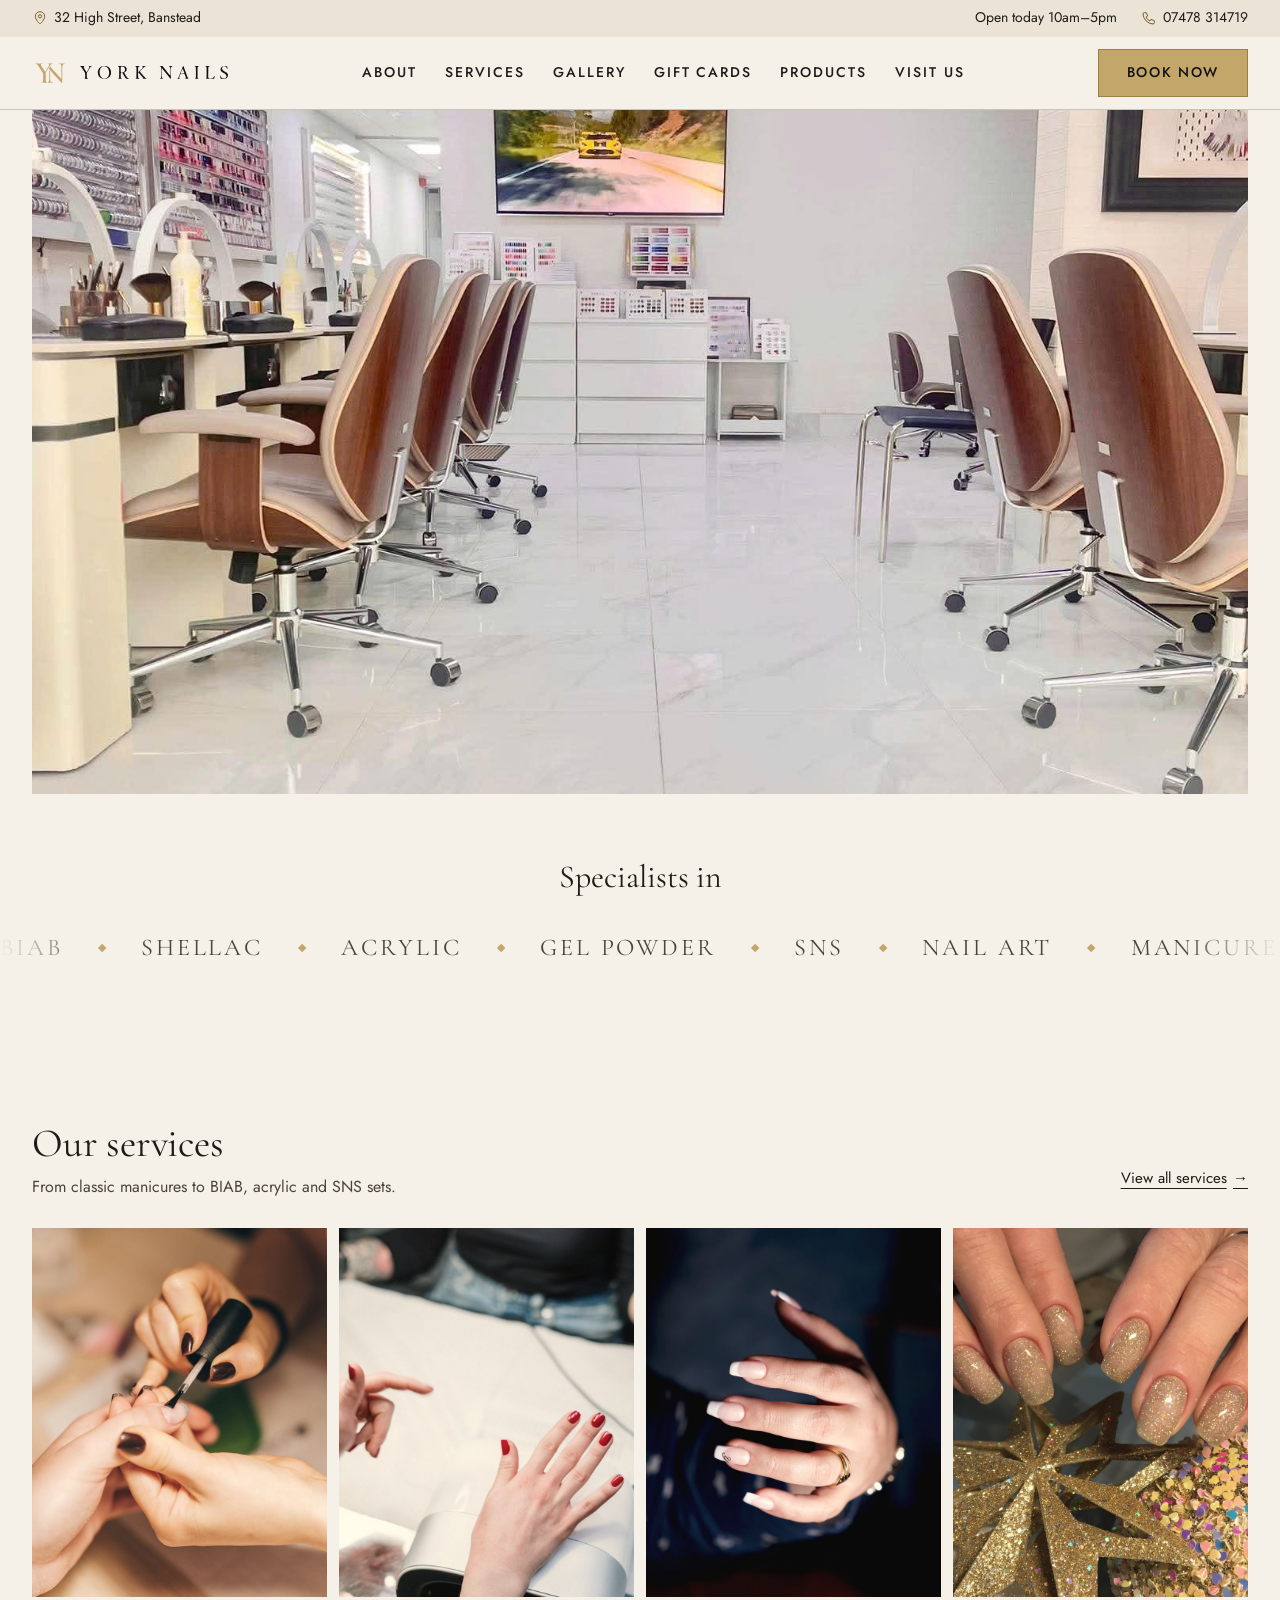
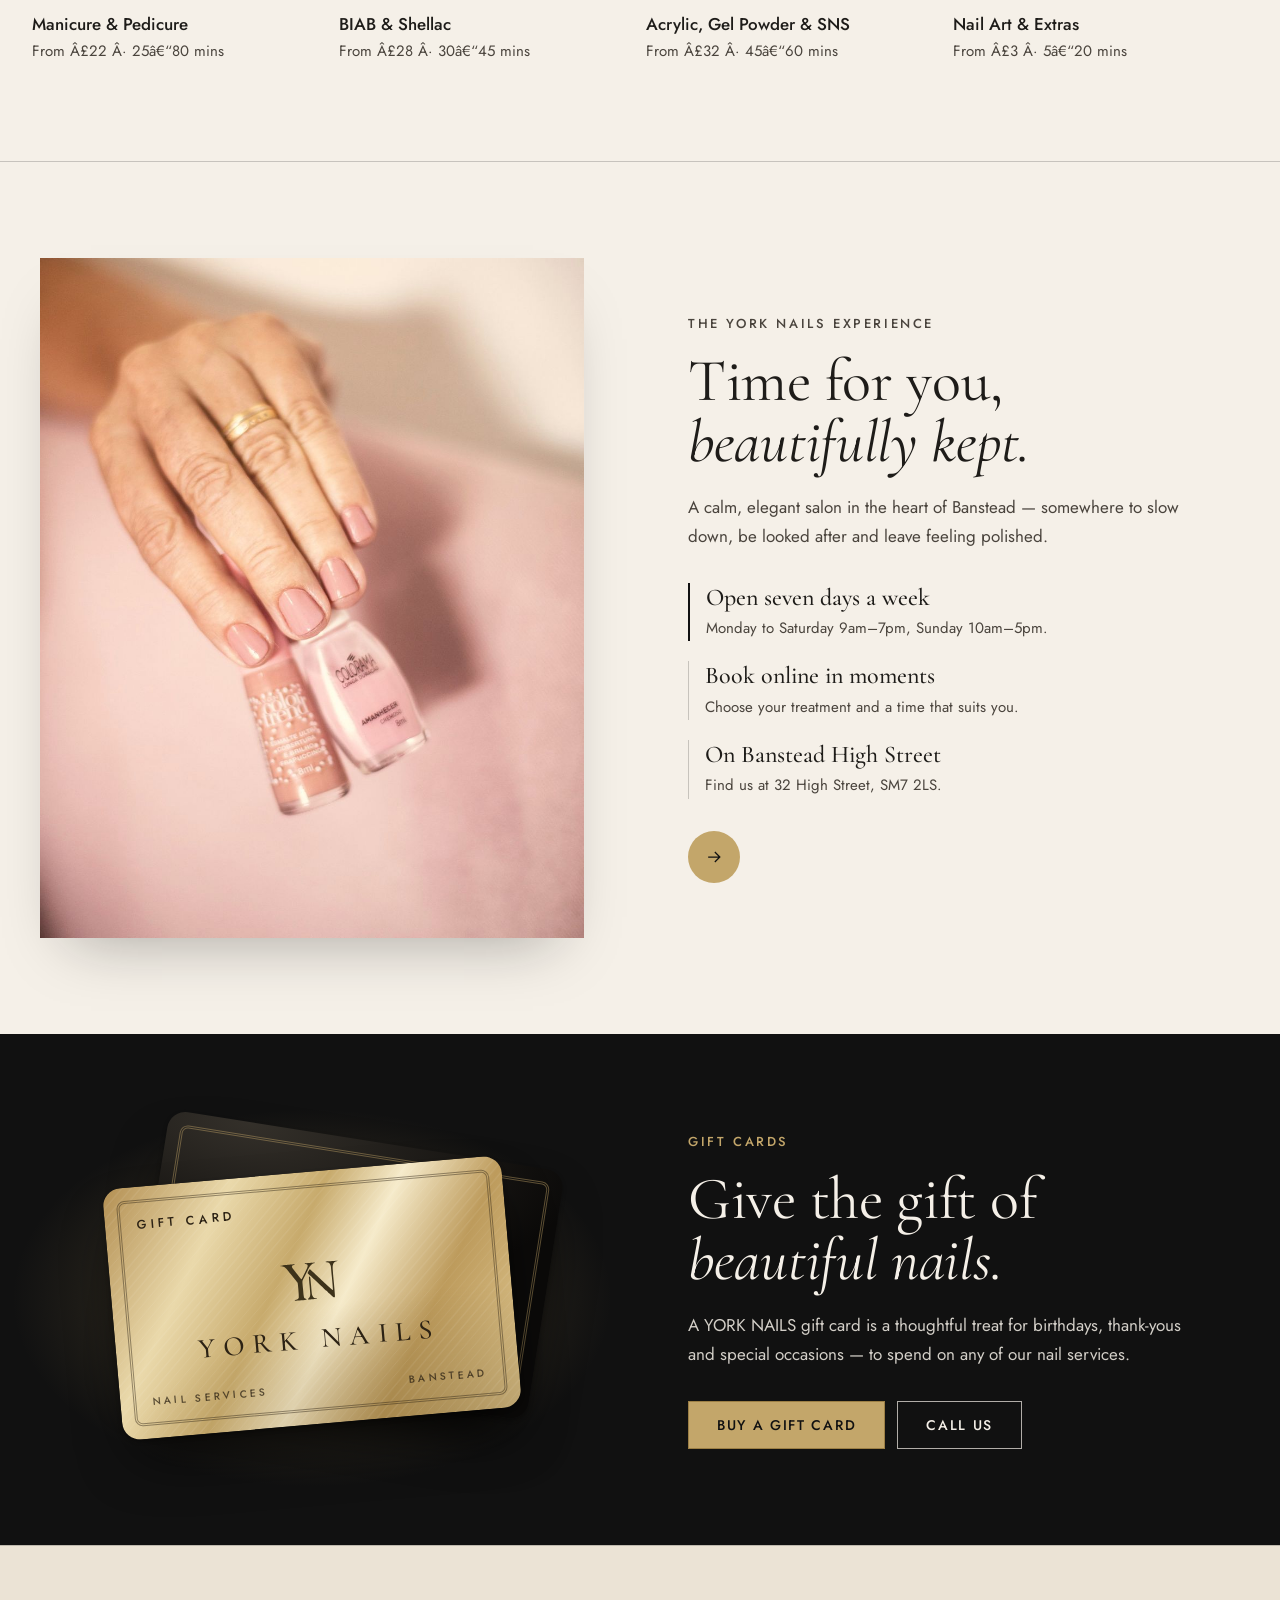
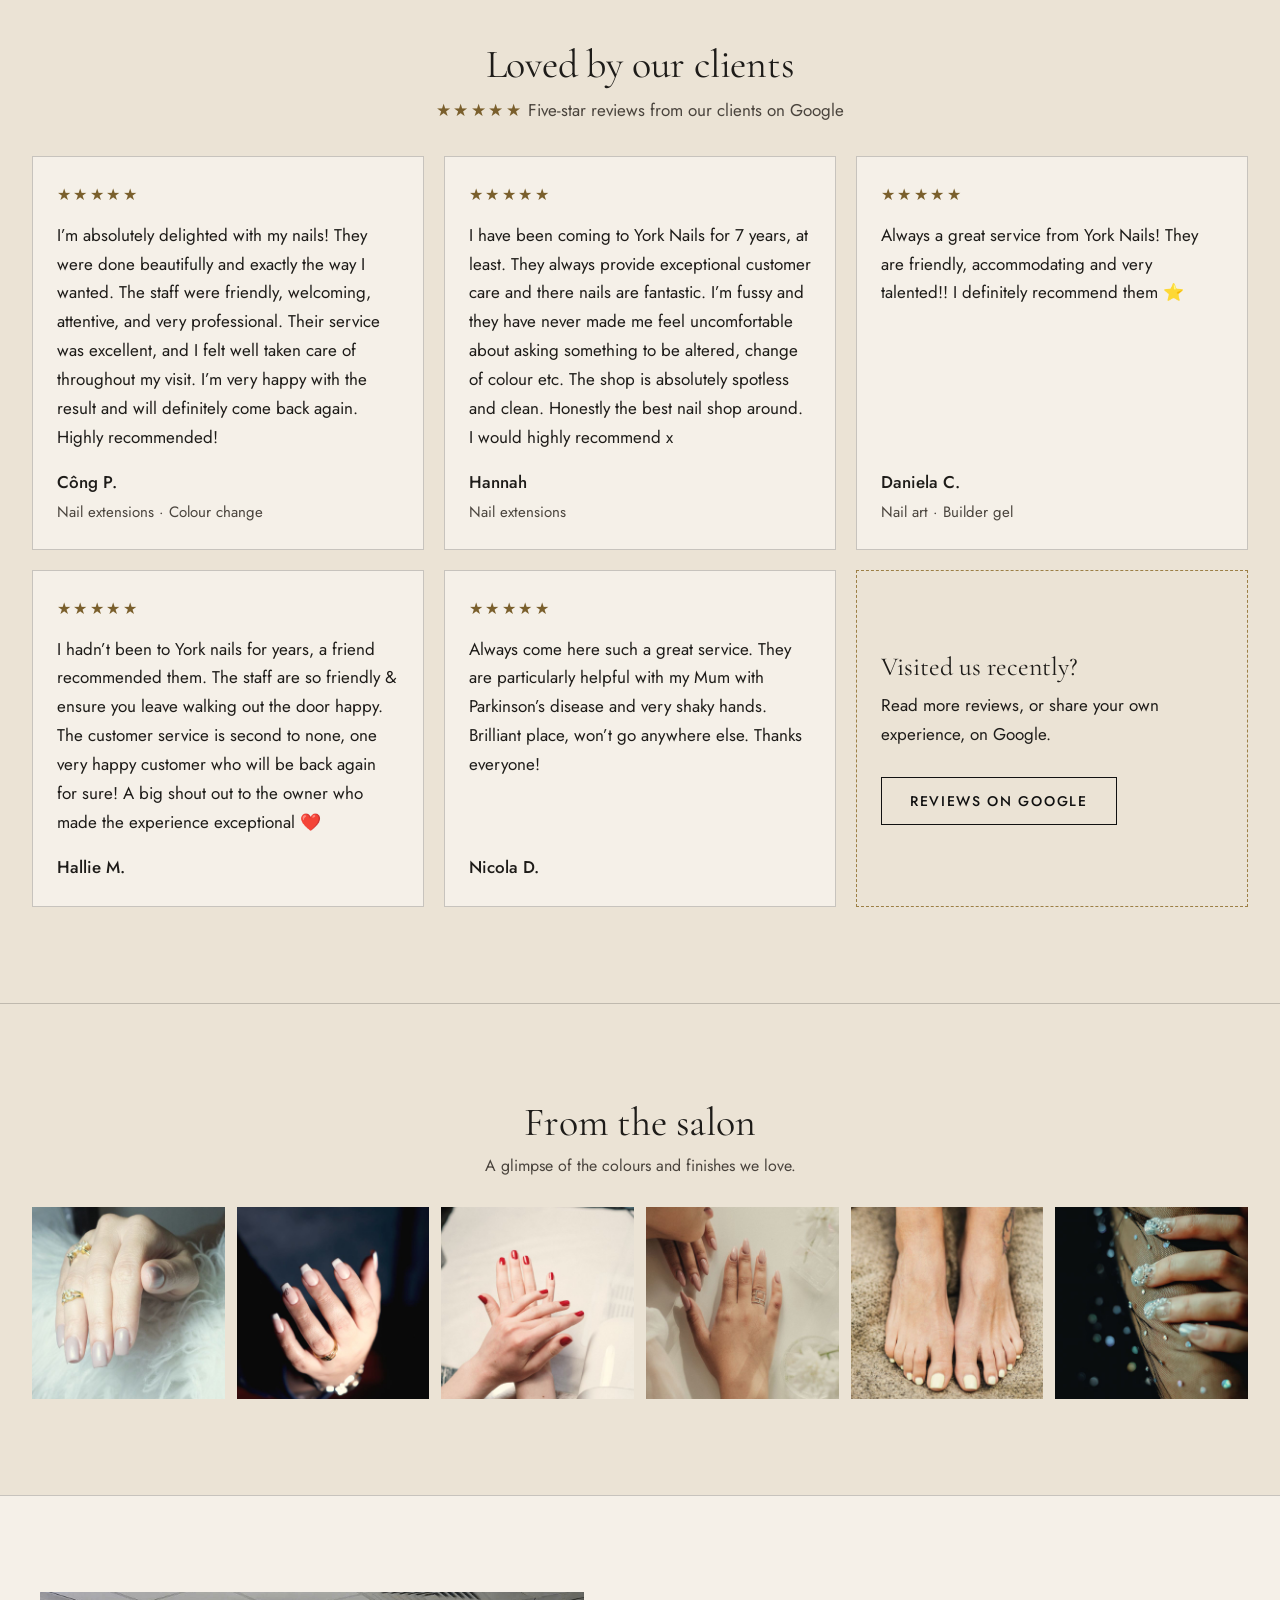
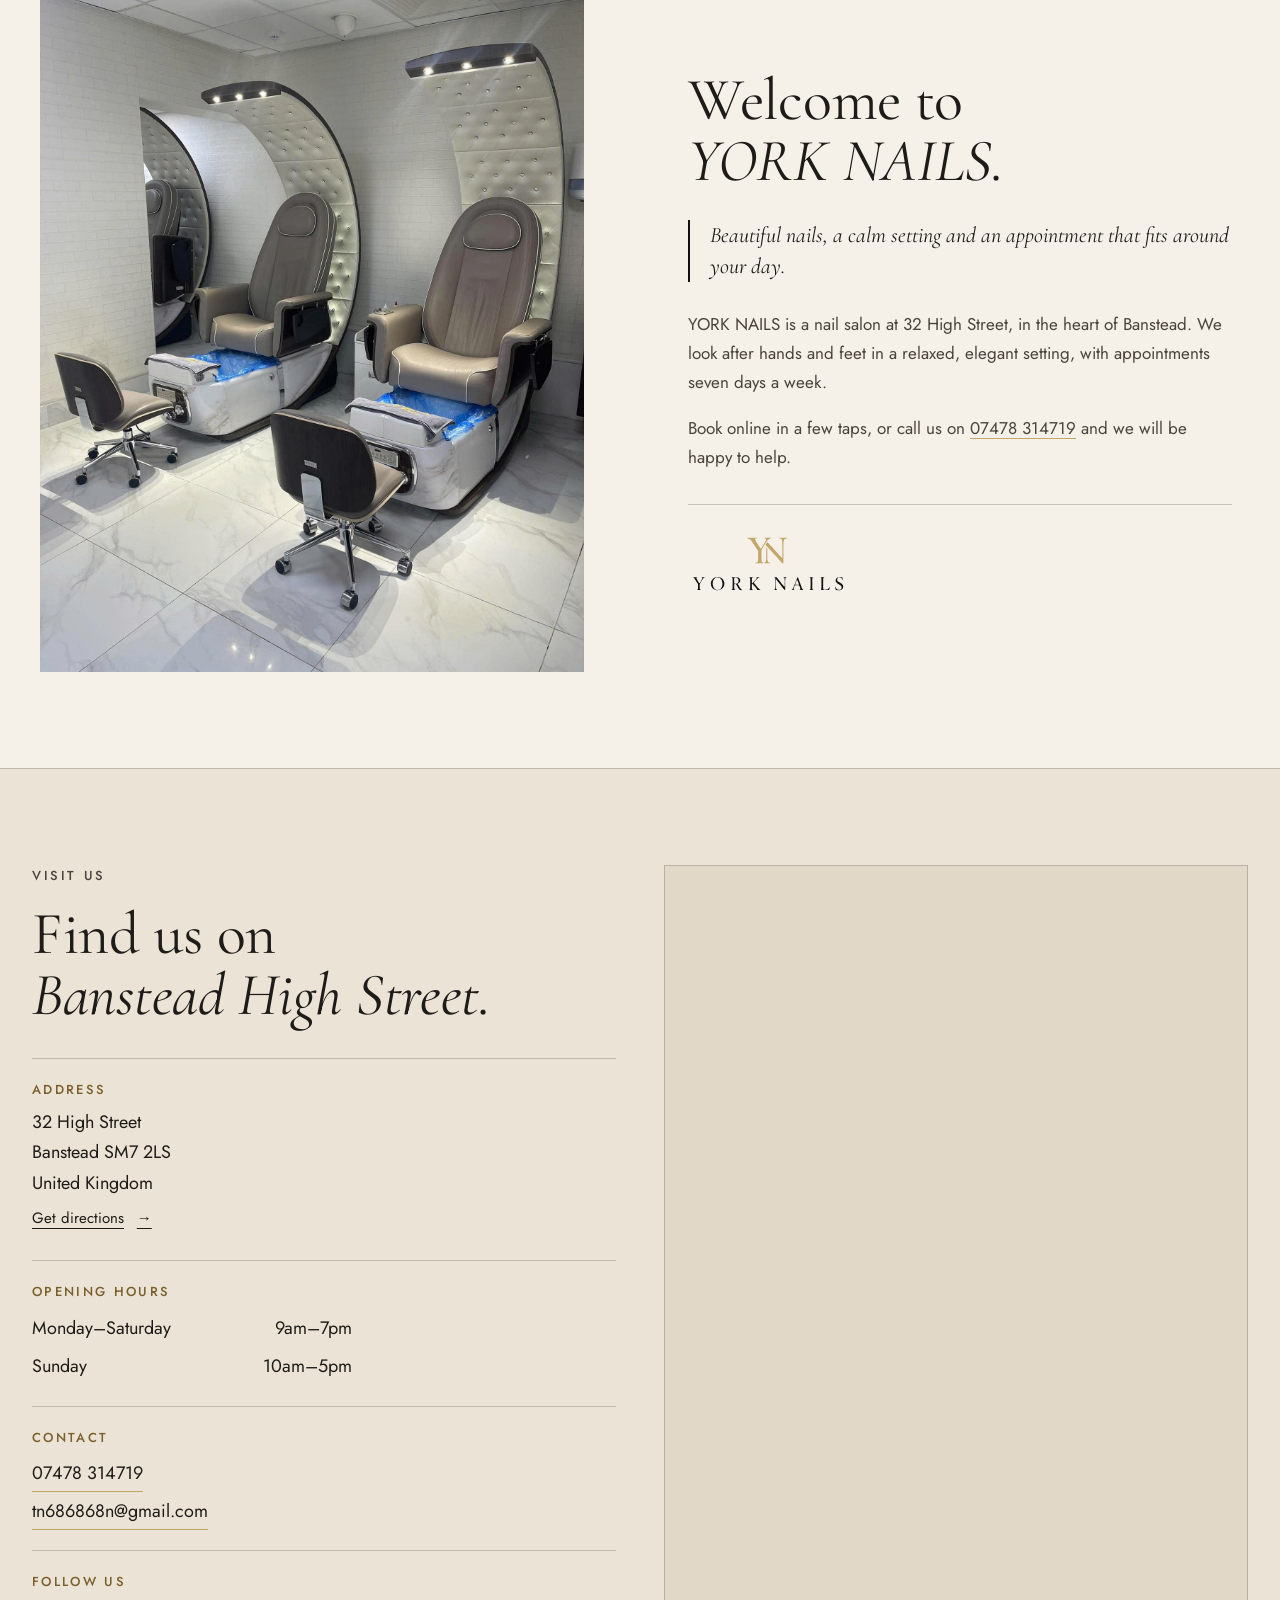
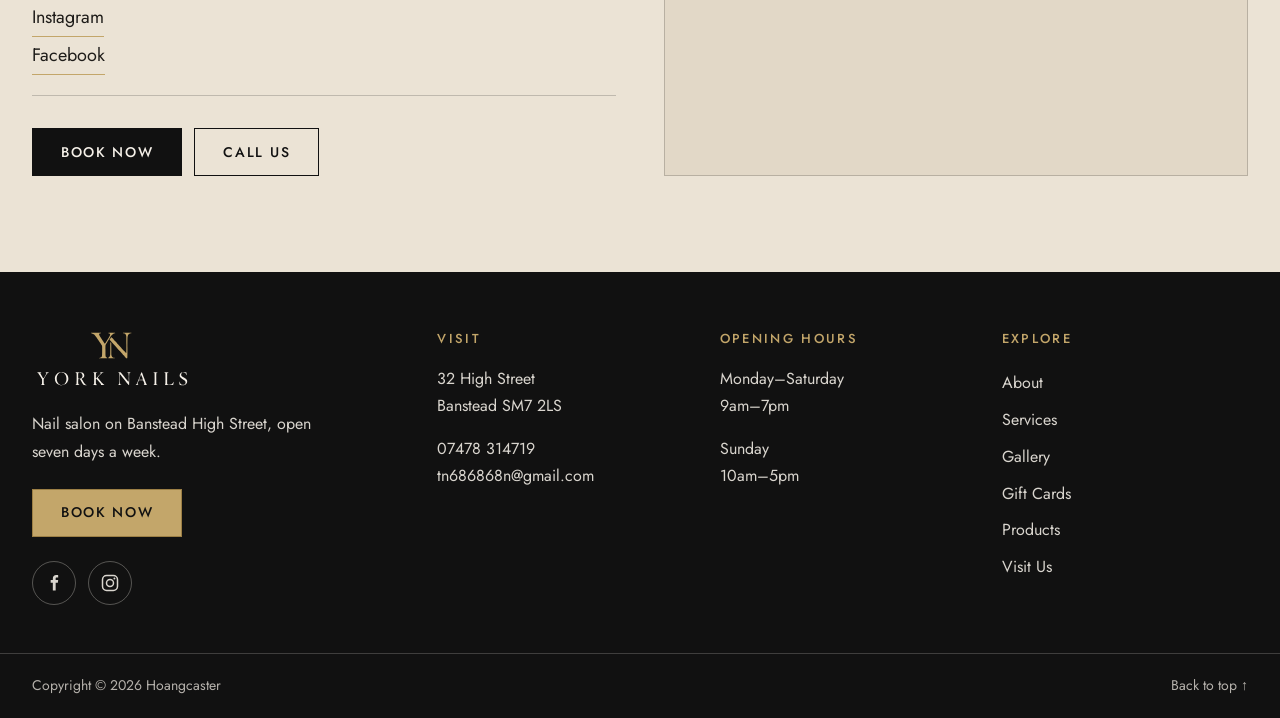
==== commit da2e3e6b: "Ensure salon hero image publishes with site" ====
--- a/index.html
+++ b/index.html
@@ -1,6 +1,6 @@
-<!doctype html>
+﻿<!doctype html>
 <!--
-  YORK NAILS — single-page website.
+  YORK NAILS â€” single-page website.
 
   PHOTOS: assets/images/ currently holds licensed stock photos from Pexels
   (see assets/images/CREDITS.md). Swap in the salon's own photos when available
@@ -129,11 +129,11 @@
     <section class="hero" id="top" aria-labelledby="hero-title">
       <h1 class="visually-hidden" id="hero-title">YORK NAILS, nail salon in Banstead</h1>
       <div class="hero__frame">
-        <img class="hero__img" src="assets/images/1793807291975_7990155507416141333_g6838048676348541202_4fa96588000d1f2a029875f8940ac0e2.jpg" alt="Inside YORK NAILS, showing the manicure stations and salon" width="1536" height="2048" fetchpriority="high">
-      </div>
-    </section>
-
-    <!-- SPECIALISTS IN — press-style strip listing the salon's real treatments.
+        <img class="hero__img" src="assets/images/salon-hero.jpg" alt="Inside YORK NAILS, showing the manicure stations and salon" width="1536" height="2048" fetchpriority="high">
+      </div>
+    </section>
+
+    <!-- SPECIALISTS IN â€” press-style strip listing the salon's real treatments.
          If the salon gains genuine press coverage, this can become "As seen in"
          with the publications' names or logos. -->
     <section class="press" aria-labelledby="press-title">
@@ -167,7 +167,7 @@
       </div>
     </section>
 
-    <!-- SERVICES — category cards; the full price list lives on services.html -->
+    <!-- SERVICES â€” category cards; the full price list lives on services.html -->
     <section class="section services" id="services" aria-labelledby="services-title">
       <div class="container">
         <div class="section-bar">
@@ -187,28 +187,28 @@
               <a class="card__link" href="services.html#prices-manicure-pedicure">
                 <span class="card__media"><img src="assets/images/service-manicure-pedicure.jpg" alt="" width="800" height="1000" loading="lazy"></span>
                 <span class="card__title">Manicure &amp; Pedicure</span>
-                <span class="card__meta">From £22 · 25–80 mins</span>
+                <span class="card__meta">From Â£22 Â· 25â€“80 mins</span>
               </a>
             </li>
             <li class="card">
               <a class="card__link" href="services.html#prices-biab">
                 <span class="card__media"><img src="assets/images/service-biab-shellac.jpg" alt="" width="800" height="1000" loading="lazy"></span>
                 <span class="card__title">BIAB &amp; Shellac</span>
-                <span class="card__meta">From £28 · 30–45 mins</span>
+                <span class="card__meta">From Â£28 Â· 30â€“45 mins</span>
               </a>
             </li>
             <li class="card">
               <a class="card__link" href="services.html#prices-full-sets">
                 <span class="card__media"><img src="assets/images/service-extensions.jpg" alt="" width="800" height="1000" loading="lazy"></span>
                 <span class="card__title">Acrylic, Gel Powder &amp; SNS</span>
-                <span class="card__meta">From £32 · 45–60 mins</span>
+                <span class="card__meta">From Â£32 Â· 45â€“60 mins</span>
               </a>
             </li>
             <li class="card">
               <a class="card__link" href="services.html#prices-extras">
                 <span class="card__media"><img src="assets/images/service-nail-art.jpg" alt="" width="800" height="1000" loading="lazy"></span>
                 <span class="card__title">Nail Art &amp; Extras</span>
-                <span class="card__meta">From £3 · 5–20 mins</span>
+                <span class="card__meta">From Â£3 Â· 5â€“20 mins</span>
               </a>
             </li>
           </ul>
@@ -222,7 +222,7 @@
       </div>
     </section>
 
-    <!-- FEATURE — only statements backed by the salon's own details -->
+    <!-- FEATURE â€” only statements backed by the salon's own details -->
     <section class="section feature" aria-labelledby="feature-title">
       <div class="container feature__grid">
         <div class="feature__media">
@@ -253,7 +253,7 @@
       </div>
     </section>
 
-    <!-- GIFT CARDS — sold online through the booking company.
+    <!-- GIFT CARDS â€” sold online through the booking company.
          GIFT CARD LINK: when the URL is ready, replace href="#gift-cards" on the
          "Buy a Gift Card" button below, remove data-giftcard-pending and add
          target="_blank" rel="noopener" plus the "(opens in a new tab)" span. -->
@@ -287,7 +287,7 @@
       </div>
     </section>
 
-    <!-- LOVED BY OUR CLIENTS — real Google reviews supplied by the salon
+    <!-- LOVED BY OUR CLIENTS â€” real Google reviews supplied by the salon
          (shown verbatim; first name + initial). Add or swap cards as new
          reviews come in. -->
     <section class="section reviews" aria-labelledby="reviews-title">
@@ -334,7 +334,7 @@
       </div>
     </section>
 
-    <!-- GALLERY — demo photos; replace with the salon's own work -->
+    <!-- GALLERY â€” demo photos; replace with the salon's own work -->
     <section class="section gallery" id="gallery" aria-labelledby="gallery-title">
       <div class="container">
         <div class="section-bar section-bar--center">
@@ -354,7 +354,7 @@
       </div>
     </section>
 
-    <!-- ABOUT — keep factual; replace with client-approved copy when available -->
+    <!-- ABOUT â€” keep factual; replace with client-approved copy when available -->
     <section class="section about" id="about" aria-labelledby="about-title">
       <div class="container about__grid">
         <div class="about__media">
